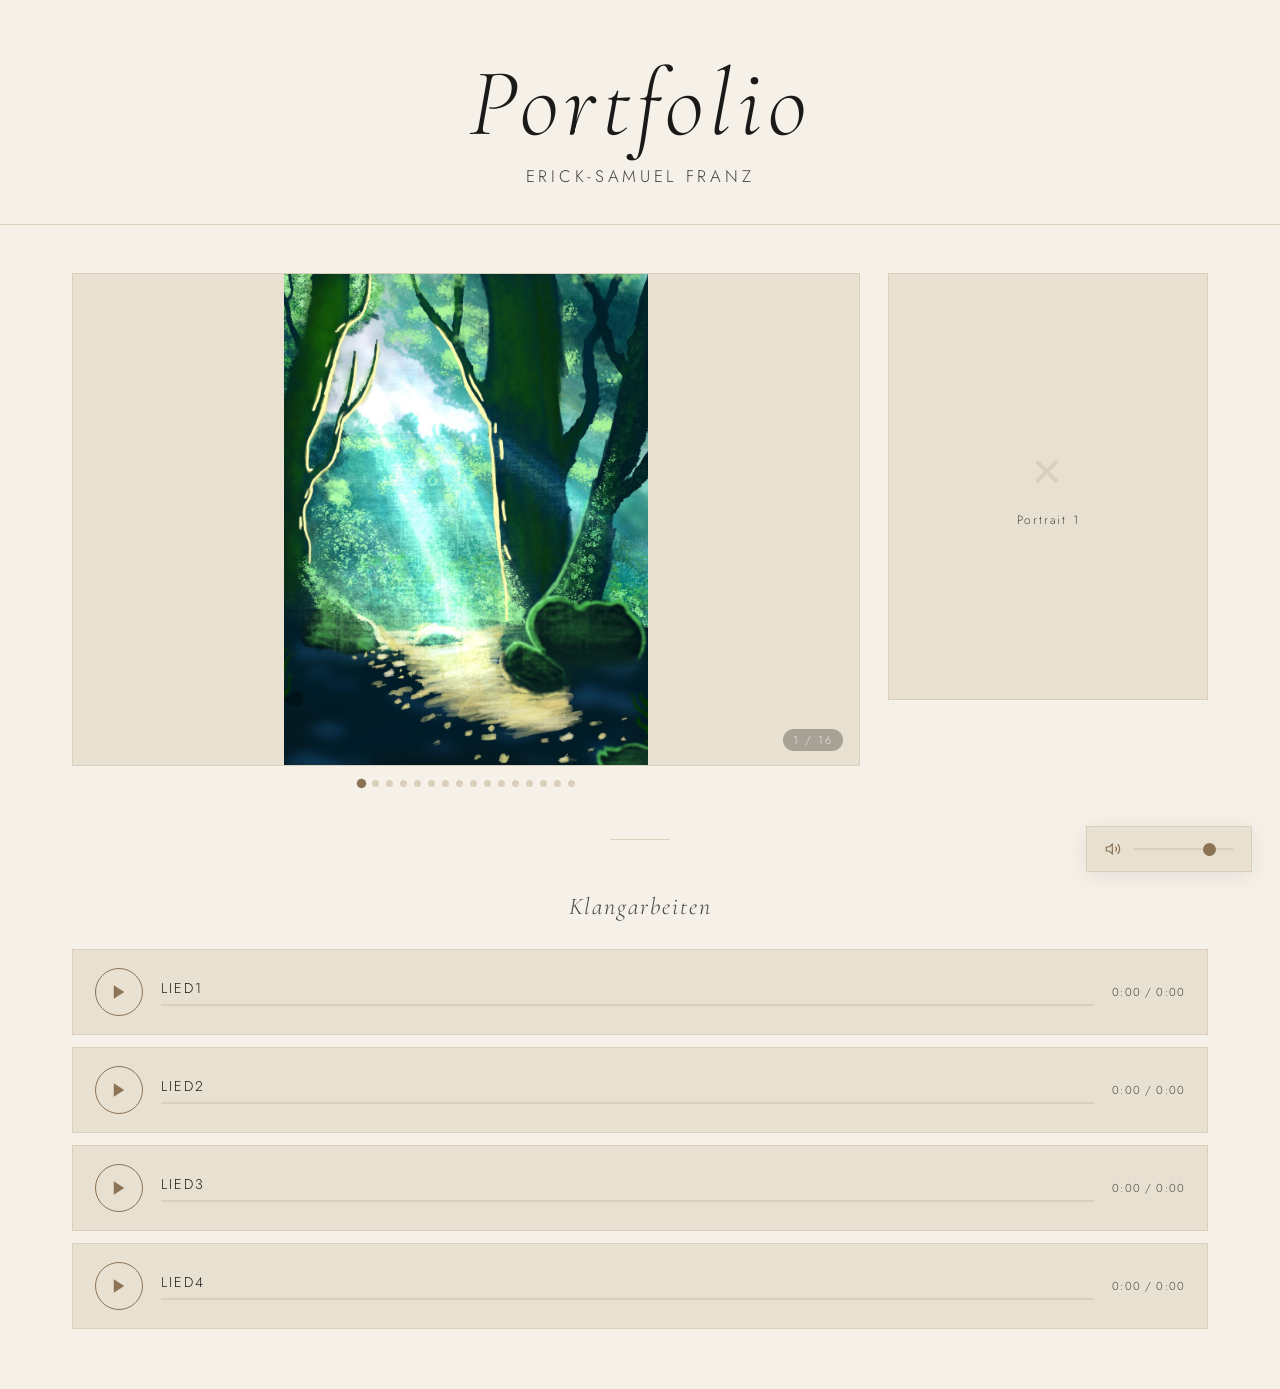
==== index.html @ f0da7237 "Rename index (1).html to index.html" ====
<!DOCTYPE html>
<html lang="de">
<head>
  <meta charset="UTF-8" />
  <meta name="viewport" content="width=device-width, initial-scale=1.0"/>
  <title>Portfolio – Erick-Samuel Franz</title>
  <link href="https://fonts.googleapis.com/css2?family=Cormorant+Garamond:ital,wght@0,300;0,400;1,300;1,400&family=Jost:wght@300;400&display=swap" rel="stylesheet"/>
  <style>
    :root {
      --beige:       #f5f0e8;
      --beige-dark:  #e8e0d0;
      --beige-mid:   #d9cfbb;
      --text:        #1a1a18;
      --text-light:  #4a4640;
      --accent:      #8b7355;
    }

    *, *::before, *::after { box-sizing: border-box; margin: 0; padding: 0; }

    body {
      background: var(--beige);
      color: var(--text);
      font-family: 'Jost', sans-serif;
      font-weight: 300;
      min-height: 100vh;
      padding-bottom: 60px;
    }

    header {
      text-align: center;
      padding: 56px 20px 36px;
      border-bottom: 1px solid var(--beige-mid);
    }

    header h1 {
      font-family: 'Cormorant Garamond', serif;
      font-style: italic;
      font-weight: 300;
      font-size: clamp(3rem, 8vw, 6rem);
      letter-spacing: 0.06em;
      color: var(--text);
      line-height: 1;
    }

    header p {
      font-family: 'Jost', sans-serif;
      font-weight: 300;
      font-size: clamp(0.85rem, 2vw, 1.05rem);
      letter-spacing: 0.22em;
      text-transform: uppercase;
      color: var(--text-light);
      margin-top: 12px;
    }

    main {
      max-width: 1200px;
      margin: 0 auto;
      padding: 48px 32px 0;
    }

    .gallery-row {
      display: grid;
      grid-template-columns: 1fr 320px;
      gap: 28px;
      align-items: start;
    }

    .slideshow-wrap {
      position: relative;
      background: var(--beige-dark);
      border: 1px solid var(--beige-mid);
      overflow: hidden;
      aspect-ratio: 16/10;
    }

    .slide {
      position: absolute;
      inset: 0;
      display: flex;
      align-items: center;
      justify-content: center;
      opacity: 0;
      transform: translateX(60px);
      transition: opacity 0.65s cubic-bezier(.4,0,.2,1),
                  transform 0.65s cubic-bezier(.4,0,.2,1);
      pointer-events: none;
    }

    .slide.active {
      opacity: 1;
      transform: translateX(0);
      pointer-events: auto;
    }

    .slide.exit {
      opacity: 0;
      transform: translateX(-60px);
    }

    .slide img {
      width: 100%;
      height: 100%;
      object-fit: contain;
      display: block;
       background: var(--beige-dark);
    }

    .slide-placeholder {
      width: 100%;
      height: 100%;
      display: flex;
      flex-direction: column;
      align-items: center;
      justify-content: center;
      background: var(--beige-dark);
      color: var(--text-light);
      font-size: 0.8rem;
      letter-spacing: 0.15em;
      gap: 8px;
    }

    .slide-placeholder span.num {
      font-family: 'Cormorant Garamond', serif;
      font-size: 3rem;
      color: var(--beige-mid);
    }

    .slide-counter {
      position: absolute;
      bottom: 14px;
      right: 16px;
      font-size: 0.7rem;
      letter-spacing: 0.18em;
      color: rgba(255,255,255,0.75);
      background: rgba(0,0,0,0.28);
      padding: 3px 10px;
      border-radius: 20px;
    }

    .dots {
      display: flex;
      justify-content: center;
      gap: 7px;
      margin-top: 14px;
      flex-wrap: wrap;
    }

    .dot {
      width: 7px;
      height: 7px;
      border-radius: 50%;
      background: var(--beige-mid);
      transition: background 0.3s, transform 0.3s;
      cursor: pointer;
      border: none;
    }

    .dot.active {
      background: var(--accent);
      transform: scale(1.35);
    }

    .portrait-wrap {
  position: relative;
  background: var(--beige-dark);
  border: 1px solid var(--beige-mid);
  overflow: hidden;
  aspect-ratio: 3/4;
}

.portrait-slideshow {
  position: relative;
  width: 100%;
  height: 100%;
}

.portrait-slide {
  position: absolute;
  inset: 0;
  display: flex;
  align-items: center;
  justify-content: center;
  opacity: 0;
  transform: translateX(60px);
  transition: opacity 0.65s cubic-bezier(.4,0,.2,1),
              transform 0.65s cubic-bezier(.4,0,.2,1);
  pointer-events: none;
}

.portrait-slide.active {
  opacity: 1;
  transform: translateX(0);
  pointer-events: auto;
}

.portrait-slide.exit {
  opacity: 0;
  transform: translateX(-60px);
}

.portrait-slide img {
  width: 100%;
  height: 100%;
  object-fit: cover;
  display: block;
  background: var(--beige-dark);
}

    .portrait-placeholder {
      display: flex;
      flex-direction: column;
      align-items: center;
      justify-content: center;
      color: var(--text-light);
      gap: 10px;
      font-size: 0.75rem;
      letter-spacing: 0.15em;
    }

    .portrait-placeholder .icon {
      font-size: 2.5rem;
      color: var(--beige-mid);
    }

    .divider {
      width: 60px;
      height: 1px;
      background: var(--beige-mid);
      margin: 52px auto;
    }

    .audio-section h2 {
      font-family: 'Cormorant Garamond', serif;
      font-style: italic;
      font-weight: 300;
      font-size: 1.5rem;
      letter-spacing: 0.08em;
      color: var(--text-light);
      margin-bottom: 28px;
      text-align: center;
    }

    .audio-list {
      display: flex;
      flex-direction: column;
      gap: 12px;
    }

    .audio-item {
      display: grid;
      grid-template-columns: 48px 1fr auto;
      align-items: center;
      gap: 18px;
      background: var(--beige-dark);
      border: 1px solid var(--beige-mid);
      padding: 18px 22px;
      transition: border-color 0.25s;
    }

    .audio-item.playing {
      border-color: var(--accent);
    }

    .play-btn {
      width: 48px;
      height: 48px;
      border-radius: 50%;
      border: 1.5px solid var(--accent);
      background: transparent;
      color: var(--accent);
      display: flex;
      align-items: center;
      justify-content: center;
      cursor: pointer;
      transition: background 0.2s, color 0.2s;
      flex-shrink: 0;
    }

    .play-btn:hover,
    .audio-item.playing .play-btn {
      background: var(--accent);
      color: var(--beige);
    }

    .play-btn svg {
      width: 18px;
      height: 18px;
    }

    .audio-info {
      display: flex;
      flex-direction: column;
      gap: 6px;
      min-width: 0;
    }

    .audio-name {
      font-size: 0.88rem;
      letter-spacing: 0.14em;
      text-transform: uppercase;
      color: var(--text);
    }

    .progress-bar {
      width: 100%;
      height: 2px;
      background: var(--beige-mid);
      position: relative;
      cursor: pointer;
    }

    .progress-fill {
      height: 100%;
      background: var(--accent);
      width: 0%;
      transition: width 0.1s linear;
    }

    .audio-time {
      font-size: 0.72rem;
      letter-spacing: 0.1em;
      color: var(--text-light);
      white-space: nowrap;
    }

    .volume-corner {
      position: fixed;
      bottom: 28px;
      right: 28px;
      background: var(--beige-dark);
      border: 1px solid var(--beige-mid);
      padding: 14px 18px;
      display: flex;
      align-items: center;
      gap: 12px;
      z-index: 100;
      box-shadow: 0 4px 24px rgba(0,0,0,0.08);
    }

    .volume-corner svg {
      width: 16px;
      height: 16px;
      color: var(--accent);
      flex-shrink: 0;
    }

    #volume-slider {
      -webkit-appearance: none;
      width: 100px;
      height: 2px;
      background: var(--beige-mid);
      outline: none;
      cursor: pointer;
    }

    #volume-slider::-webkit-slider-thumb {
      -webkit-appearance: none;
      width: 13px;
      height: 13px;
      border-radius: 50%;
      background: var(--accent);
      cursor: pointer;
    }

    @media (max-width: 760px) {
      .gallery-row {
        grid-template-columns: 1fr;
      }

      .portrait-wrap {
        aspect-ratio: 4/3;
        max-height: 300px;
      }

      .audio-item {
        grid-template-columns: 44px 1fr;
      }

      .audio-time {
        display: none;
      }
    }
  </style>
</head>

<body>

<header>
  <h1>Portfolio</h1>
  <p>Erick-Samuel Franz</p>
</header>

<main>

  <div class="gallery-row">

    <div>
      <div class="slideshow-wrap" id="slideshow"></div>
      <div class="dots" id="dots"></div>
    </div>

    <div class="portrait-wrap">
  <div class="portrait-slideshow" id="portrait-slideshow"></div>
</div>

  </div>

  <div class="divider"></div>

  <section class="audio-section">
    <h2>Klangarbeiten</h2>
    <div class="audio-list" id="audio-list"></div>
  </section>

</main>

<div class="volume-corner">
  <svg viewBox="0 0 24 24" fill="none" stroke="currentColor" stroke-width="1.8">
    <polygon points="11 5 6 9 2 9 2 15 6 15 11 19 11 5"/>
    <path d="M15.54 8.46a5 5 0 0 1 0 7.07"/>
    <path d="M19.07 4.93a10 10 0 0 1 0 14.14"/>
  </svg>

  <input
    type="range"
    id="volume-slider"
    min="0"
    max="1"
    step="0.01"
    value="0.8"
  />
</div>

<script>
  const SLIDE_COUNT = 16;
  const PORTRAIT_COUNT = 4;

  const AUDIO_NAMES = [
    { name: 'Lied1', ext: 'mpeg' },
    { name: 'Lied2', ext: 'mp3' },
    { name: 'Lied3', ext: 'mp3' },
    { name: 'Lied4', ext: 'wav' },
  ];

  const FOLDER = 'portfolio-screens/';
  const SLIDE_DELAY = 3000;

  const ssWrap = document.getElementById('slideshow');
  const dotsEl = document.getElementById('dots');

  let current = 0;
  let timer;

  const slideExt = i => i <= 5 ? 'jpeg' : 'png';

  for (let i = 1; i <= SLIDE_COUNT; i++) {
    const ext = slideExt(i);

    const div = document.createElement('div');
    div.className = 'slide' + (i === 1 ? ' active' : '');

    div.innerHTML = `
      <img
        src="${FOLDER}Bild${i}.${ext}"
        alt="Bild ${i}"
        onerror="this.parentElement.innerHTML='<div class=\\'slide-placeholder\\'><span class=\\'num\\'>${i}</span><span>Bild ${i}</span></div>'"
      />
    `;

    ssWrap.appendChild(div);

    const dot = document.createElement('button');

    dot.className = 'dot' + (i === 1 ? ' active' : '');
    dot.setAttribute('aria-label', `Bild ${i}`);

    dot.addEventListener('click', () => goTo(i - 1));

    dotsEl.appendChild(dot);
  }

  const counter = document.createElement('div');

  counter.className = 'slide-counter';
  counter.textContent = `1 / ${SLIDE_COUNT}`;

  ssWrap.appendChild(counter);

  const slides = ssWrap.querySelectorAll('.slide');
  const dots = dotsEl.querySelectorAll('.dot');

  function goTo(idx) {
    const prev = current;

    slides[prev].classList.add('exit');
    slides[prev].classList.remove('active');
    dots[prev].classList.remove('active');

    current = idx;

    slides[current].classList.remove('exit');
    slides[current].classList.add('active');
    dots[current].classList.add('active');

    counter.textContent = `${current + 1} / ${SLIDE_COUNT}`;

    setTimeout(() => {
      slides[prev].classList.remove('exit');
    }, 700);
  }

  function next() {
    goTo((current + 1) % SLIDE_COUNT);
  }

  function startTimer() {
    clearInterval(timer);
    timer = setInterval(next, SLIDE_DELAY);
  }

  startTimer();
  const portraitWrap = document.getElementById('portrait-slideshow');

let portraitCurrent = 0;
let portraitTimer;

const portraitExt = i => i <= 5 ? 'jpeg' : 'png';

for (let i = 1; i <= PORTRAIT_COUNT; i++) {
  const ext = portraitExt(i);

  const div = document.createElement('div');
  div.className = 'portrait-slide' + (i === 1 ? ' active' : '');

  div.innerHTML = `
    <img
      src="${FOLDER}Portrait${i}.${ext}"
      alt="Portrait ${i}"
      onerror="this.parentElement.innerHTML='<div class=\\'portrait-placeholder\\'><span class=\\'icon\\'>✕</span><span>Portrait ${i}</span></div>'"
    />
  `;

  portraitWrap.appendChild(div);
}

const portraitSlides = portraitWrap.querySelectorAll('.portrait-slide');

function goToPortrait(idx) {
  const prev = portraitCurrent;

  portraitSlides[prev].classList.add('exit');
  portraitSlides[prev].classList.remove('active');

  portraitCurrent = idx;

  portraitSlides[portraitCurrent].classList.remove('exit');
  portraitSlides[portraitCurrent].classList.add('active');

  setTimeout(() => {
    portraitSlides[prev].classList.remove('exit');
  }, 700);
}

function nextPortrait() {
  goToPortrait((portraitCurrent + 1) % PORTRAIT_COUNT);
}

function startPortraitTimer() {
  clearInterval(portraitTimer);
  portraitTimer = setInterval(nextPortrait, SLIDE_DELAY);
}

startPortraitTimer();

  const audioList = document.getElementById('audio-list');
  const volSlider = document.getElementById('volume-slider');

  let activeAudio = null;
  let activeItem = null;

  const audioEls = AUDIO_NAMES.map(({ name, ext }) => {
    const audio = new Audio(`${FOLDER}${name}.${ext}`);

    audio.volume = parseFloat(volSlider.value);

    const item = document.createElement('div');

    item.className = 'audio-item';

    item.innerHTML = `
      <button class="play-btn" aria-label="${name} abspielen">
        <svg viewBox="0 0 24 24" fill="currentColor">
          <polygon points="5 3 19 12 5 21 5 3"/>
        </svg>
      </button>

      <div class="audio-info">
        <span class="audio-name">${name}</span>

        <div class="progress-bar">
          <div class="progress-fill"></div>
        </div>
      </div>

      <span class="audio-time">0:00 / 0:00</span>
    `;

    const btn = item.querySelector('.play-btn');
    const fill = item.querySelector('.progress-fill');
    const timeEl = item.querySelector('.audio-time');
    const progBar = item.querySelector('.progress-bar');

    const pauseIcon = `
      <svg viewBox="0 0 24 24" fill="currentColor">
        <rect x="6" y="4" width="4" height="16"/>
        <rect x="14" y="4" width="4" height="16"/>
      </svg>
    `;

    const playIcon = `
      <svg viewBox="0 0 24 24" fill="currentColor">
        <polygon points="5 3 19 12 5 21 5 3"/>
      </svg>
    `;

    function fmt(s) {
      const m = Math.floor(s / 60);
      const sec = Math.floor(s % 60).toString().padStart(2, '0');
      return `${m}:${sec}`;
    }

    audio.addEventListener('timeupdate', () => {
      if (audio.duration) {
        fill.style.width =
          (audio.currentTime / audio.duration * 100) + '%';

        timeEl.textContent =
          `${fmt(audio.currentTime)} / ${fmt(audio.duration)}`;
      }
    });

    audio.addEventListener('ended', () => {
      item.classList.remove('playing');
      btn.innerHTML = playIcon;

      activeAudio = null;
      activeItem = null;
    });

    progBar.addEventListener('click', e => {
      if (!audio.duration) return;

      const rect = progBar.getBoundingClientRect();

      audio.currentTime =
        ((e.clientX - rect.left) / rect.width) * audio.duration;
    });

    btn.addEventListener('click', () => {
      if (activeAudio && activeAudio !== audio) {
        activeAudio.pause();

        activeItem.classList.remove('playing');

        activeItem.querySelector('.play-btn').innerHTML = playIcon;
      }

      if (audio.paused) {
        audio.play();

        item.classList.add('playing');
        btn.innerHTML = pauseIcon;

        activeAudio = audio;
        activeItem = item;

      } else {
        audio.pause();

        item.classList.remove('playing');
        btn.innerHTML = playIcon;

        activeAudio = null;
        activeItem = null;
      }
    });

    audioList.appendChild(item);

    return audio;
  });

  volSlider.addEventListener('input', () => {
    const v = parseFloat(volSlider.value);

    audioEls.forEach(a => a.volume = v);
  });
</script>

</body>
</html>
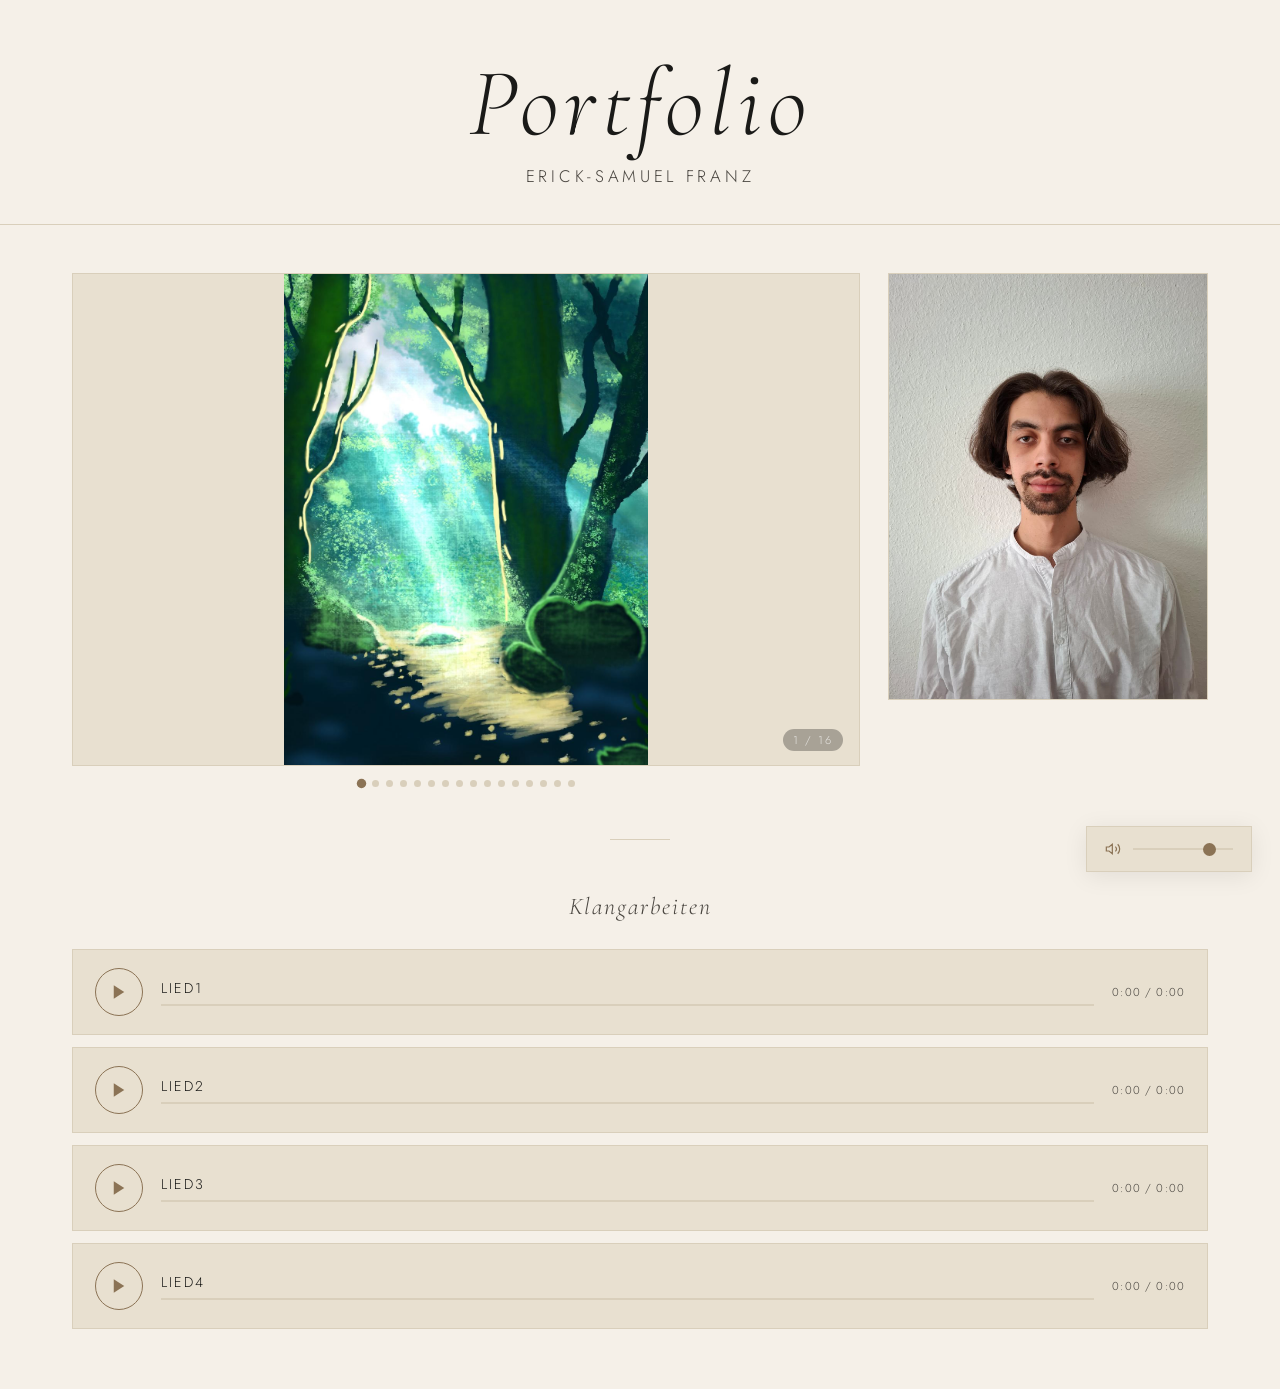
==== commit b4f2f41d: "Update index.html" ====
--- a/index.html
+++ b/index.html
@@ -439,7 +439,7 @@
     { name: 'Lied1', ext: 'mpeg' },
     { name: 'Lied2', ext: 'mp3' },
     { name: 'Lied3', ext: 'mp3' },
-    { name: 'Lied4', ext: 'wav' },
+    { name: 'Lied4', ext: 'mp3' },
   ];
 
   const FOLDER = 'portfolio-screens/';
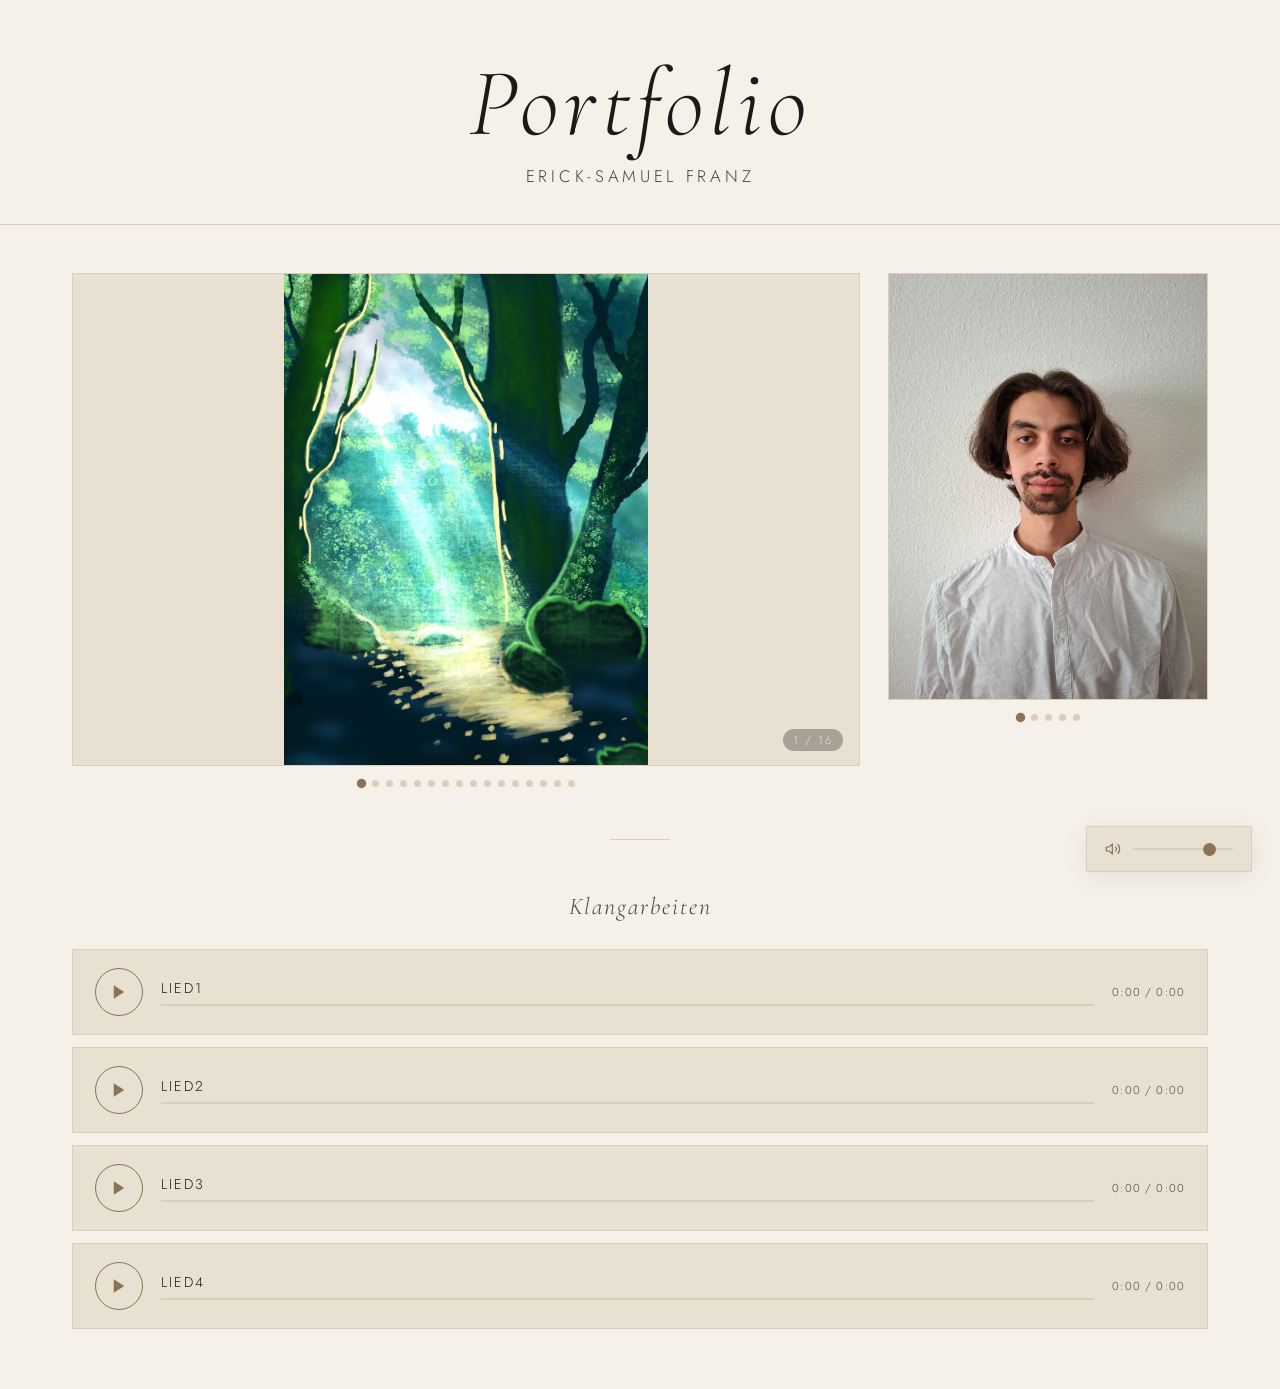
==== commit cc2af88b: "Refactor CSS and HTML structure for portrait slideshow" ====
--- a/index.html
+++ b/index.html
@@ -5,6 +5,7 @@
   <meta name="viewport" content="width=device-width, initial-scale=1.0"/>
   <title>Portfolio – Erick-Samuel Franz</title>
   <link href="https://fonts.googleapis.com/css2?family=Cormorant+Garamond:ital,wght@0,300;0,400;1,300;1,400&family=Jost:wght@300;400&display=swap" rel="stylesheet"/>
+
   <style>
     :root {
       --beige:       #f5f0e8;
@@ -15,7 +16,11 @@
       --accent:      #8b7355;
     }
 
-    *, *::before, *::after { box-sizing: border-box; margin: 0; padding: 0; }
+    *, *::before, *::after {
+      box-sizing: border-box;
+      margin: 0;
+      padding: 0;
+    }
 
     body {
       background: var(--beige);
@@ -102,7 +107,7 @@
       height: 100%;
       object-fit: contain;
       display: block;
-       background: var(--beige-dark);
+      background: var(--beige-dark);
     }
 
     .slide-placeholder {
@@ -137,7 +142,8 @@
       border-radius: 20px;
     }
 
-    .dots {
+    .dots,
+    .portrait-dots {
       display: flex;
       justify-content: center;
       gap: 7px;
@@ -145,7 +151,8 @@
       flex-wrap: wrap;
     }
 
-    .dot {
+    .dot,
+    .portrait-dot {
       width: 7px;
       height: 7px;
       border-radius: 50%;
@@ -155,58 +162,61 @@
       border: none;
     }
 
-    .dot.active {
+    .dot.active,
+    .portrait-dot.active {
       background: var(--accent);
       transform: scale(1.35);
     }
 
     .portrait-wrap {
-  position: relative;
-  background: var(--beige-dark);
-  border: 1px solid var(--beige-mid);
-  overflow: hidden;
-  aspect-ratio: 3/4;
-}
-
-.portrait-slideshow {
-  position: relative;
-  width: 100%;
-  height: 100%;
-}
-
-.portrait-slide {
-  position: absolute;
-  inset: 0;
-  display: flex;
-  align-items: center;
-  justify-content: center;
-  opacity: 0;
-  transform: translateX(60px);
-  transition: opacity 0.65s cubic-bezier(.4,0,.2,1),
-              transform 0.65s cubic-bezier(.4,0,.2,1);
-  pointer-events: none;
-}
-
-.portrait-slide.active {
-  opacity: 1;
-  transform: translateX(0);
-  pointer-events: auto;
-}
-
-.portrait-slide.exit {
-  opacity: 0;
-  transform: translateX(-60px);
-}
-
-.portrait-slide img {
-  width: 100%;
-  height: 100%;
-  object-fit: cover;
-  display: block;
-  background: var(--beige-dark);
-}
+      position: relative;
+      background: var(--beige-dark);
+      border: 1px solid var(--beige-mid);
+      overflow: hidden;
+      aspect-ratio: 3/4;
+    }
+
+    .portrait-slideshow {
+      position: relative;
+      width: 100%;
+      height: 100%;
+    }
+
+    .portrait-slide {
+      position: absolute;
+      inset: 0;
+      display: flex;
+      align-items: center;
+      justify-content: center;
+      opacity: 0;
+      transform: translateX(60px);
+      transition: opacity 0.65s cubic-bezier(.4,0,.2,1),
+                  transform 0.65s cubic-bezier(.4,0,.2,1);
+      pointer-events: none;
+    }
+
+    .portrait-slide.active {
+      opacity: 1;
+      transform: translateX(0);
+      pointer-events: auto;
+    }
+
+    .portrait-slide.exit {
+      opacity: 0;
+      transform: translateX(-60px);
+    }
+
+    .portrait-slide img {
+      width: 100%;
+      height: 100%;
+      object-fit: cover;
+      display: block;
+      background: var(--beige-dark);
+    }
 
     .portrait-placeholder {
+      width: 100%;
+      height: 100%;
       display: flex;
       flex-direction: column;
       align-items: center;
@@ -399,9 +409,13 @@
       <div class="dots" id="dots"></div>
     </div>
 
-    <div class="portrait-wrap">
-  <div class="portrait-slideshow" id="portrait-slideshow"></div>
-</div>
+    <div>
+      <div class="portrait-wrap">
+        <div class="portrait-slideshow" id="portrait-slideshow"></div>
+      </div>
+
+      <div class="portrait-dots" id="portrait-dots"></div>
+    </div>
 
   </div>
 
@@ -433,7 +447,14 @@
 
 <script>
   const SLIDE_COUNT = 16;
-  const PORTRAIT_COUNT = 4;
+
+  const PORTRAITS = [
+    'Portrait1.jpeg',
+    'Portrait2.jpeg',
+    'Portrait3.jpeg',
+    'Portrait4.jpeg',
+    'Portrait5.jpeg'
+  ];
 
   const AUDIO_NAMES = [
     { name: 'Lied1', ext: 'mpeg' },
@@ -470,7 +491,6 @@
     ssWrap.appendChild(div);
 
     const dot = document.createElement('button');
-
     dot.className = 'dot' + (i === 1 ? ' active' : '');
     dot.setAttribute('aria-label', `Bild ${i}`);
 
@@ -480,16 +500,16 @@
   }
 
   const counter = document.createElement('div');
-
   counter.className = 'slide-counter';
   counter.textContent = `1 / ${SLIDE_COUNT}`;
-
   ssWrap.appendChild(counter);
 
   const slides = ssWrap.querySelectorAll('.slide');
   const dots = dotsEl.querySelectorAll('.dot');
 
   function goTo(idx) {
+    if (idx === current) return;
+
     const prev = current;
 
     slides[prev].classList.add('exit');
@@ -519,58 +539,59 @@
   }
 
   startTimer();
+
   const portraitWrap = document.getElementById('portrait-slideshow');
-
-let portraitCurrent = 0;
-let portraitTimer;
-
-const portraitExt = i => i <= 5 ? 'jpeg' : 'png';
-
-for (let i = 1; i <= PORTRAIT_COUNT; i++) {
-  const ext = portraitExt(i);
-
-  const div = document.createElement('div');
-  div.className = 'portrait-slide' + (i === 1 ? ' active' : '');
-
-  div.innerHTML = `
-    <img
-      src="${FOLDER}Portrait${i}.${ext}"
-      alt="Portrait ${i}"
-      onerror="this.parentElement.innerHTML='<div class=\\'portrait-placeholder\\'><span class=\\'icon\\'>✕</span><span>Portrait ${i}</span></div>'"
-    />
-  `;
-
-  portraitWrap.appendChild(div);
-}
-
-const portraitSlides = portraitWrap.querySelectorAll('.portrait-slide');
-
-function goToPortrait(idx) {
-  const prev = portraitCurrent;
-
-  portraitSlides[prev].classList.add('exit');
-  portraitSlides[prev].classList.remove('active');
-
-  portraitCurrent = idx;
-
-  portraitSlides[portraitCurrent].classList.remove('exit');
-  portraitSlides[portraitCurrent].classList.add('active');
-
-  setTimeout(() => {
-    portraitSlides[prev].classList.remove('exit');
-  }, 700);
-}
-
-function nextPortrait() {
-  goToPortrait((portraitCurrent + 1) % PORTRAIT_COUNT);
-}
-
-function startPortraitTimer() {
-  clearInterval(portraitTimer);
-  portraitTimer = setInterval(nextPortrait, SLIDE_DELAY);
-}
-
-startPortraitTimer();
+  const portraitDotsEl = document.getElementById('portrait-dots');
+
+  let portraitCurrent = 0;
+
+  PORTRAITS.forEach((file, index) => {
+    const i = index + 1;
+
+    const div = document.createElement('div');
+    div.className = 'portrait-slide' + (i === 1 ? ' active' : '');
+
+    div.innerHTML = `
+      <img
+        src="${FOLDER}${file}"
+        alt="Portrait ${i}"
+        onerror="this.parentElement.innerHTML='<div class=\\'portrait-placeholder\\'><span class=\\'icon\\'>✕</span><span>Portrait ${i}</span></div>'"
+      />
+    `;
+
+    portraitWrap.appendChild(div);
+
+    const dot = document.createElement('button');
+    dot.className = 'portrait-dot' + (i === 1 ? ' active' : '');
+    dot.setAttribute('aria-label', `Portrait ${i}`);
+
+    dot.addEventListener('click', () => goToPortrait(index));
+
+    portraitDotsEl.appendChild(dot);
+  });
+
+  const portraitSlides = portraitWrap.querySelectorAll('.portrait-slide');
+  const portraitDots = portraitDotsEl.querySelectorAll('.portrait-dot');
+
+  function goToPortrait(idx) {
+    if (idx === portraitCurrent) return;
+
+    const prev = portraitCurrent;
+
+    portraitSlides[prev].classList.add('exit');
+    portraitSlides[prev].classList.remove('active');
+    portraitDots[prev].classList.remove('active');
+
+    portraitCurrent = idx;
+
+    portraitSlides[portraitCurrent].classList.remove('exit');
+    portraitSlides[portraitCurrent].classList.add('active');
+    portraitDots[portraitCurrent].classList.add('active');
+
+    setTimeout(() => {
+      portraitSlides[prev].classList.remove('exit');
+    }, 700);
+  }
 
   const audioList = document.getElementById('audio-list');
   const volSlider = document.getElementById('volume-slider');
@@ -584,7 +605,6 @@
     audio.volume = parseFloat(volSlider.value);
 
     const item = document.createElement('div');
-
     item.className = 'audio-item';
 
     item.innerHTML = `
@@ -661,7 +681,6 @@
         activeAudio.pause();
 
         activeItem.classList.remove('playing');
-
         activeItem.querySelector('.play-btn').innerHTML = playIcon;
       }
 
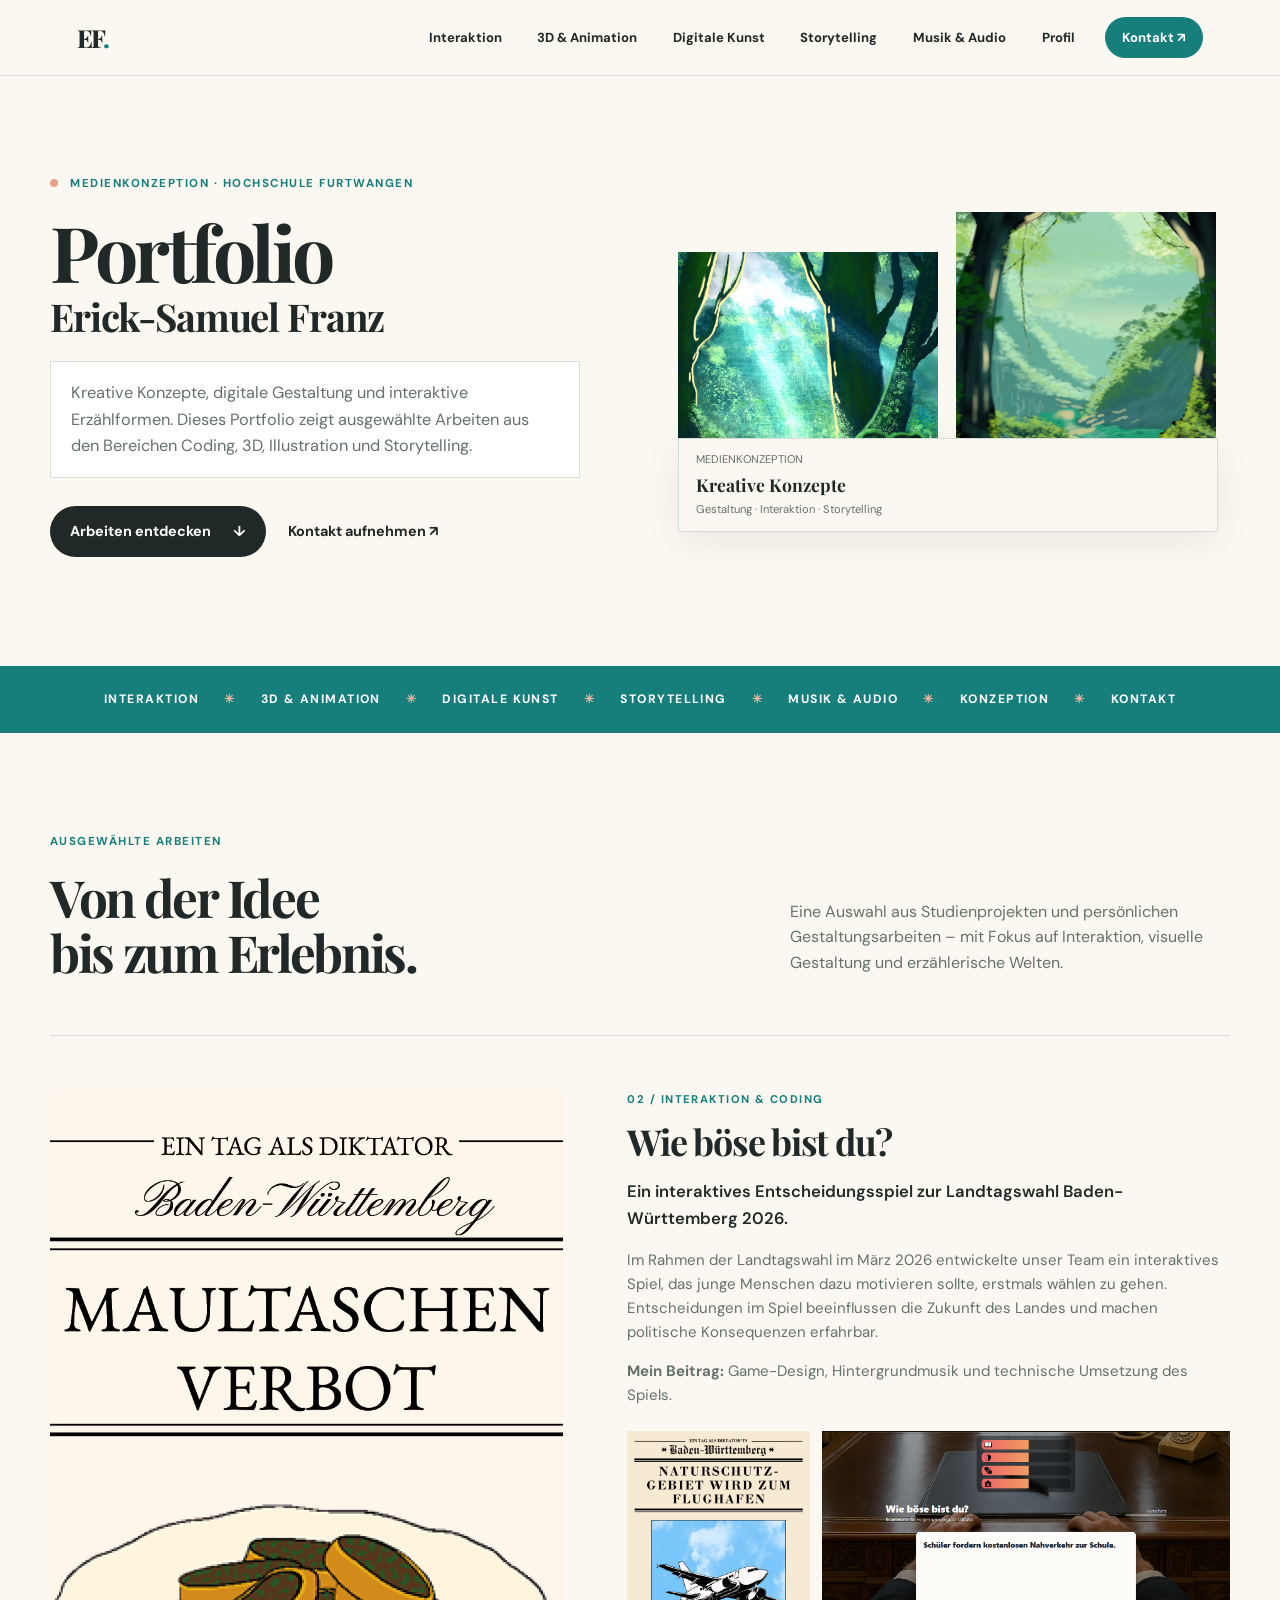
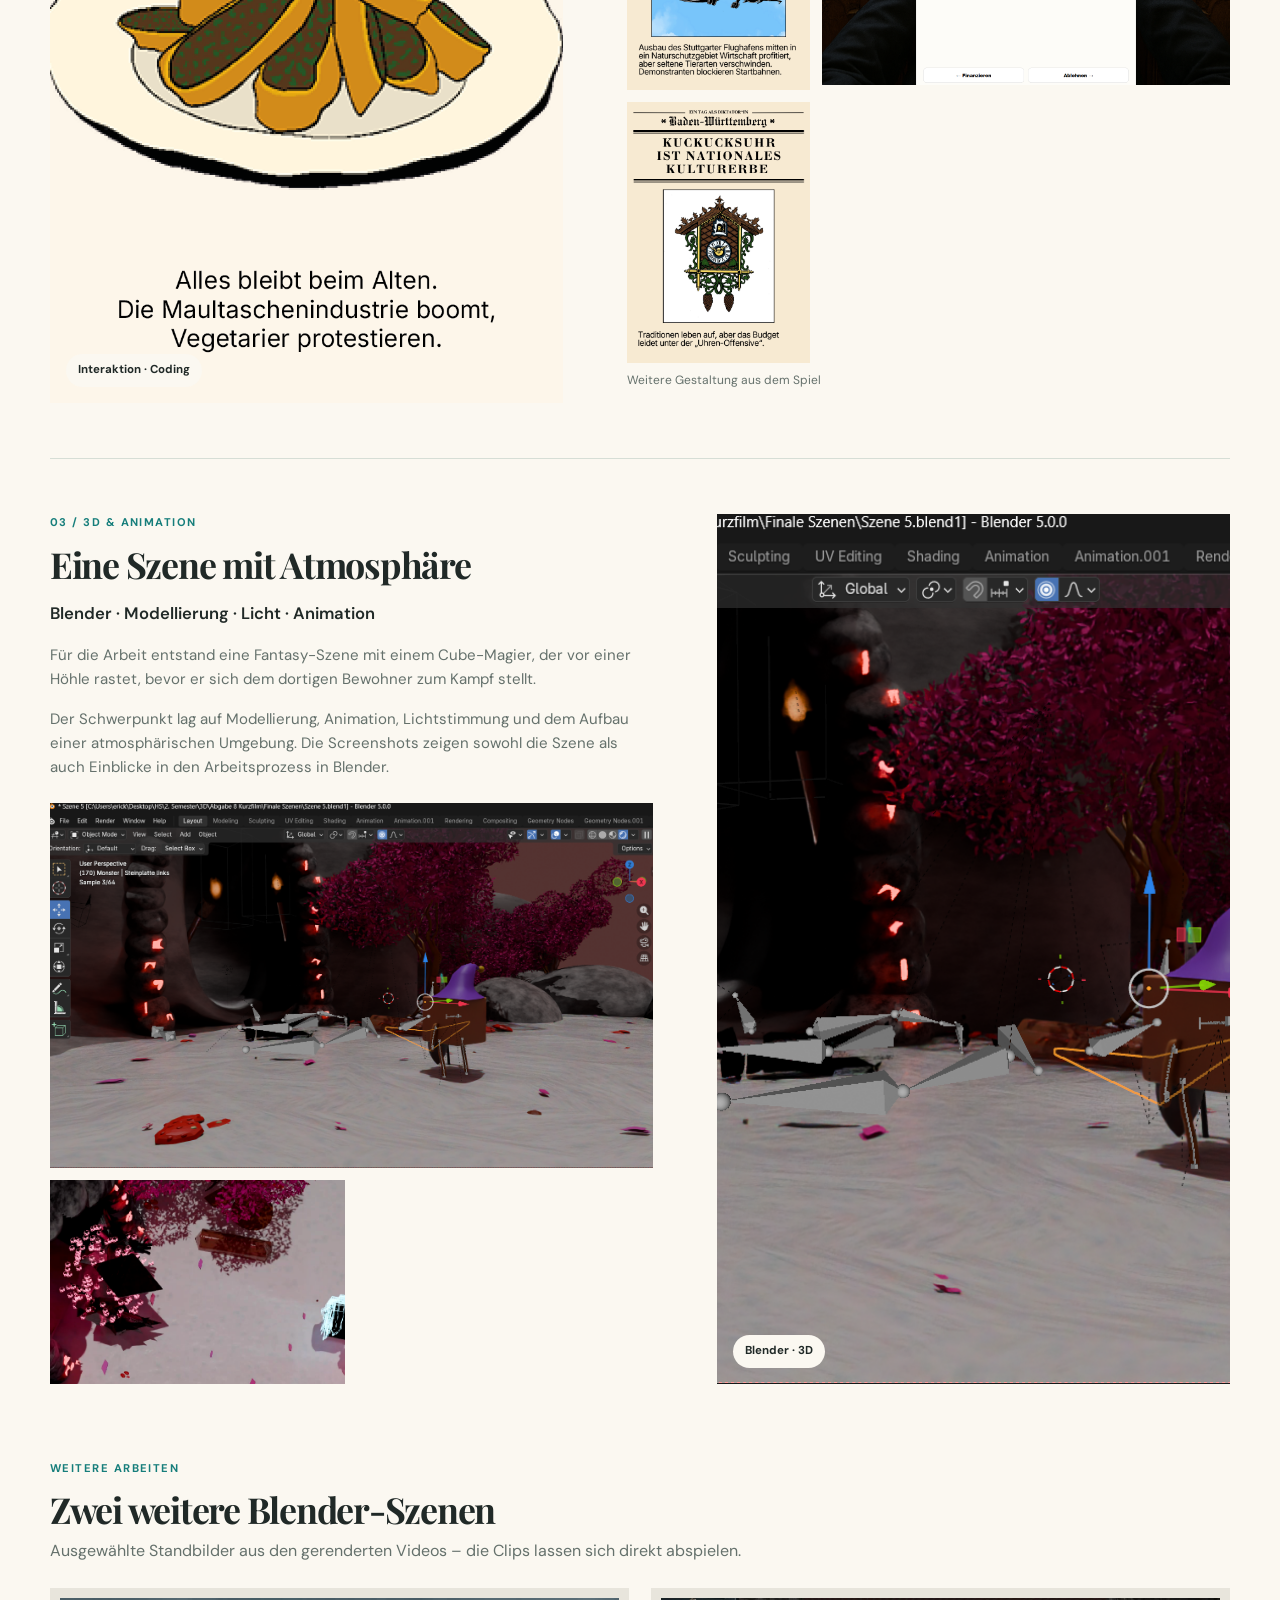
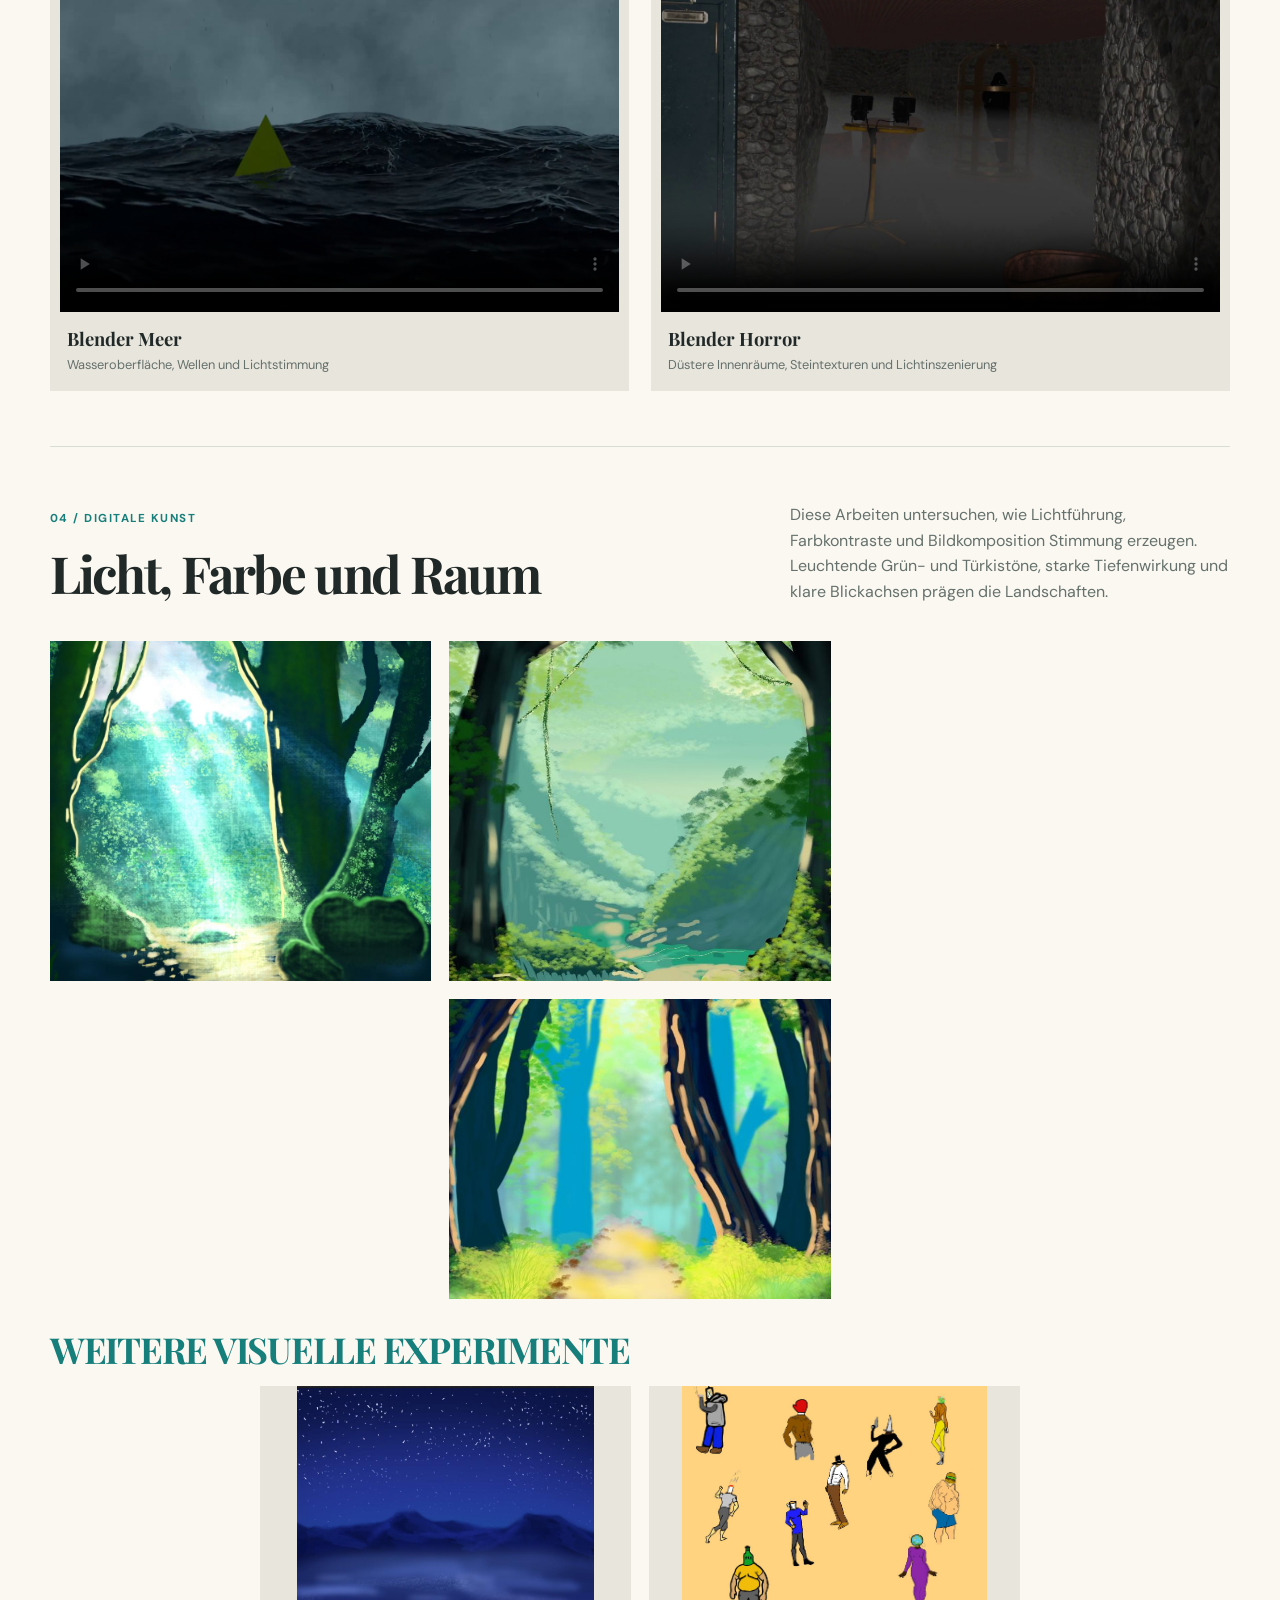
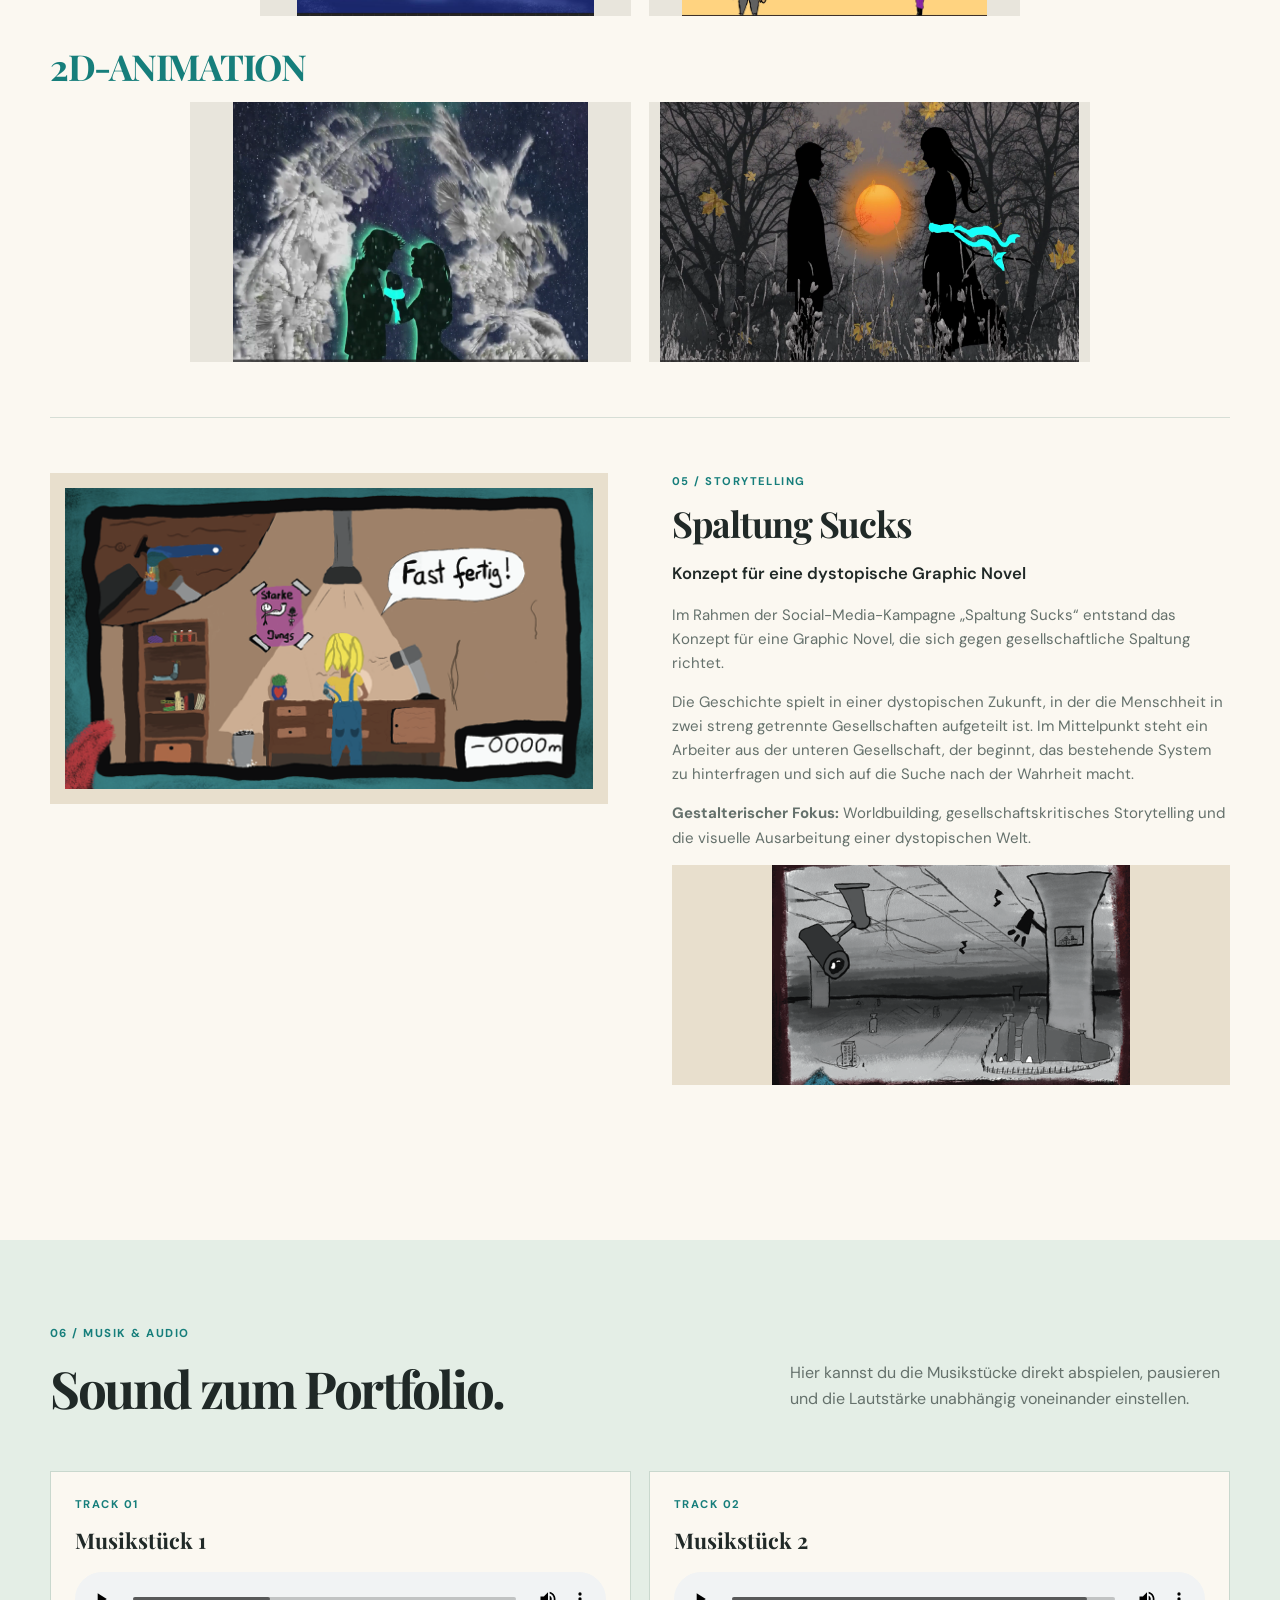
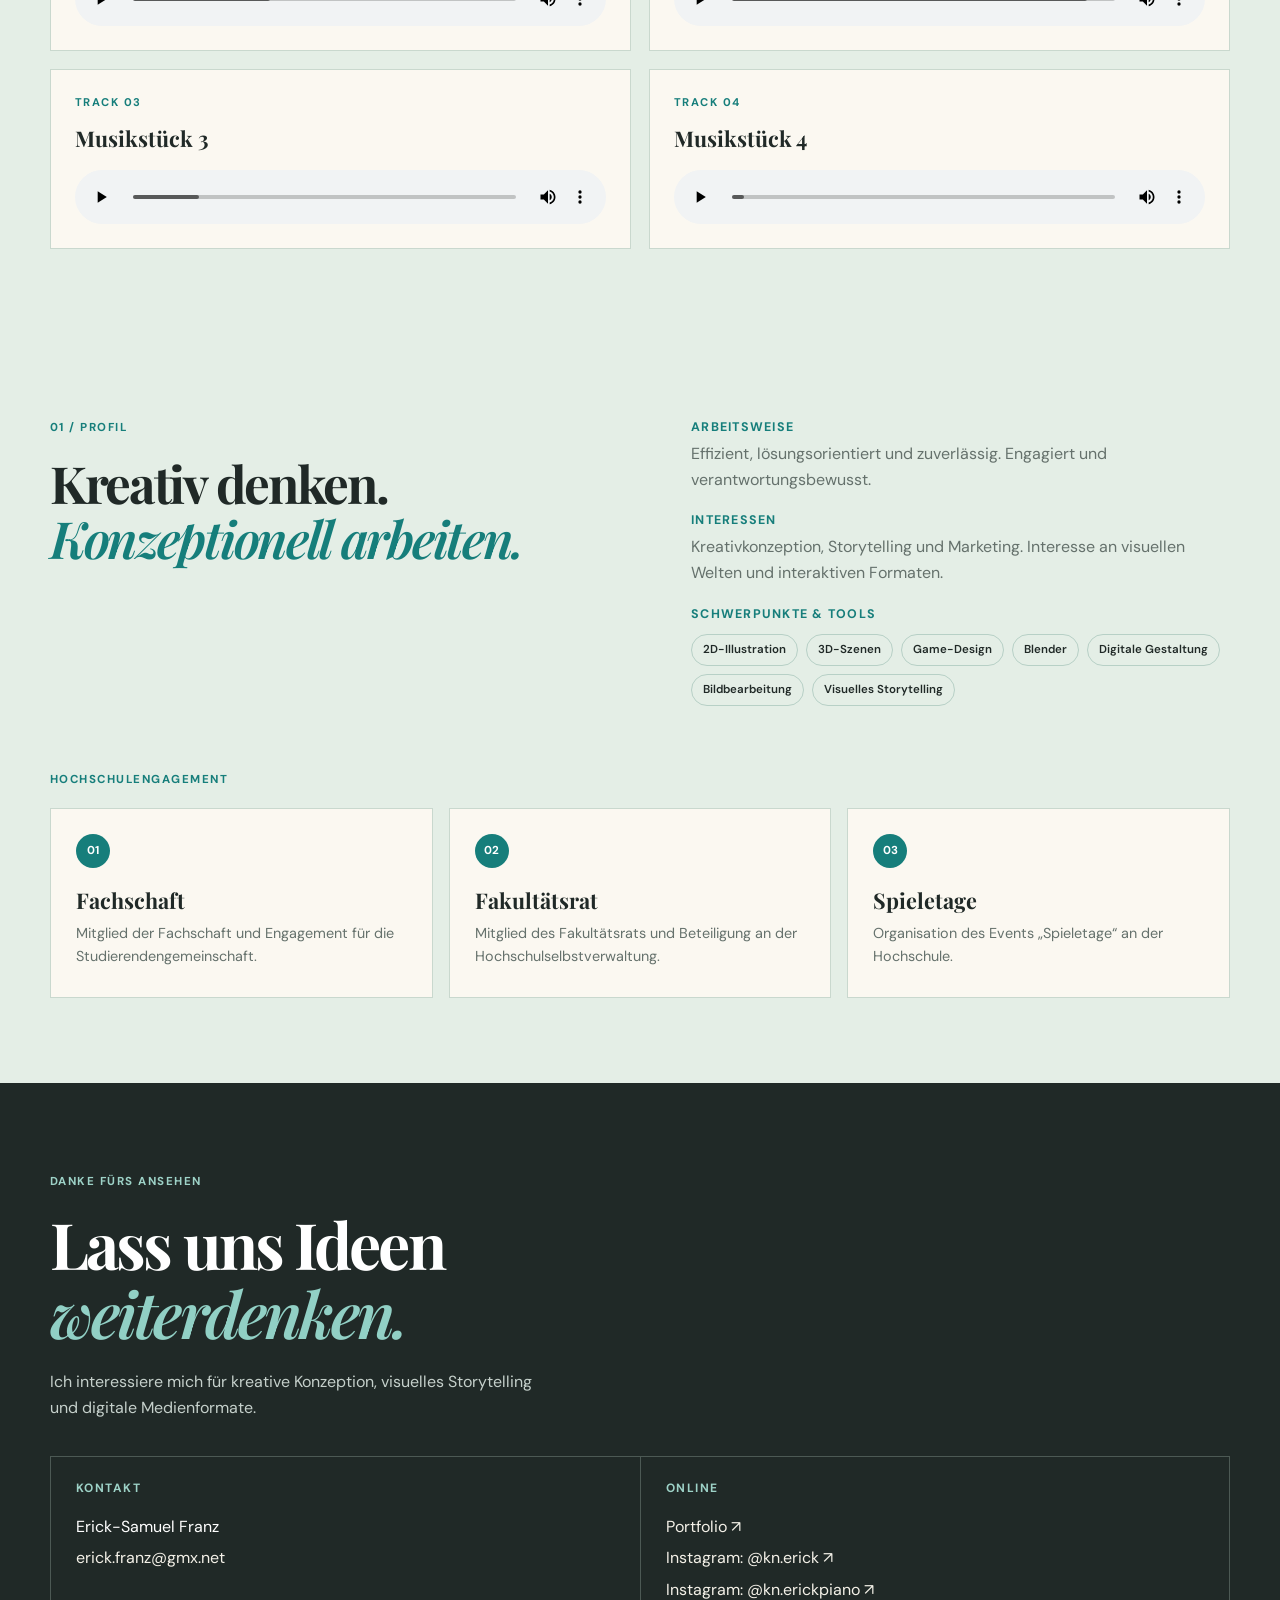
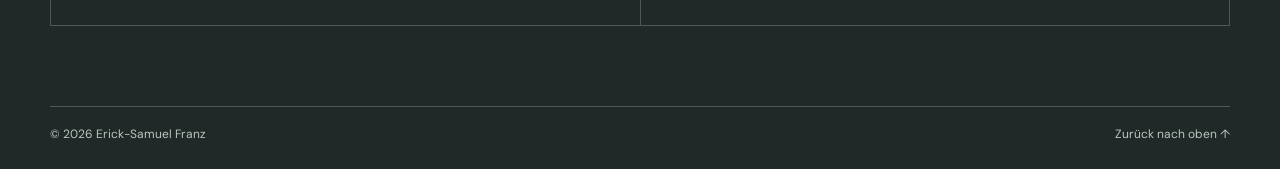
==== commit be75d1e9: "Portfolio hochladen" ====
--- a/index.html
+++ b/index.html
@@ -1,720 +1,227 @@
-<!DOCTYPE html>
+<!doctype html>
 <html lang="de">
 <head>
-  <meta charset="UTF-8" />
-  <meta name="viewport" content="width=device-width, initial-scale=1.0"/>
-  <title>Portfolio – Erick-Samuel Franz</title>
-  <link href="https://fonts.googleapis.com/css2?family=Cormorant+Garamond:ital,wght@0,300;0,400;1,300;1,400&family=Jost:wght@300;400&display=swap" rel="stylesheet"/>
-
-  <style>
-    :root {
-      --beige:       #f5f0e8;
-      --beige-dark:  #e8e0d0;
-      --beige-mid:   #d9cfbb;
-      --text:        #1a1a18;
-      --text-light:  #4a4640;
-      --accent:      #8b7355;
-    }
-
-    *, *::before, *::after {
-      box-sizing: border-box;
-      margin: 0;
-      padding: 0;
-    }
-
-    body {
-      background: var(--beige);
-      color: var(--text);
-      font-family: 'Jost', sans-serif;
-      font-weight: 300;
-      min-height: 100vh;
-      padding-bottom: 60px;
-    }
-
-    header {
-      text-align: center;
-      padding: 56px 20px 36px;
-      border-bottom: 1px solid var(--beige-mid);
-    }
-
-    header h1 {
-      font-family: 'Cormorant Garamond', serif;
-      font-style: italic;
-      font-weight: 300;
-      font-size: clamp(3rem, 8vw, 6rem);
-      letter-spacing: 0.06em;
-      color: var(--text);
-      line-height: 1;
-    }
-
-    header p {
-      font-family: 'Jost', sans-serif;
-      font-weight: 300;
-      font-size: clamp(0.85rem, 2vw, 1.05rem);
-      letter-spacing: 0.22em;
-      text-transform: uppercase;
-      color: var(--text-light);
-      margin-top: 12px;
-    }
-
-    main {
-      max-width: 1200px;
-      margin: 0 auto;
-      padding: 48px 32px 0;
-    }
-
-    .gallery-row {
-      display: grid;
-      grid-template-columns: 1fr 320px;
-      gap: 28px;
-      align-items: start;
-    }
-
-    .slideshow-wrap {
-      position: relative;
-      background: var(--beige-dark);
-      border: 1px solid var(--beige-mid);
-      overflow: hidden;
-      aspect-ratio: 16/10;
-    }
-
-    .slide {
-      position: absolute;
-      inset: 0;
-      display: flex;
-      align-items: center;
-      justify-content: center;
-      opacity: 0;
-      transform: translateX(60px);
-      transition: opacity 0.65s cubic-bezier(.4,0,.2,1),
-                  transform 0.65s cubic-bezier(.4,0,.2,1);
-      pointer-events: none;
-    }
-
-    .slide.active {
-      opacity: 1;
-      transform: translateX(0);
-      pointer-events: auto;
-    }
-
-    .slide.exit {
-      opacity: 0;
-      transform: translateX(-60px);
-    }
-
-    .slide img {
-      width: 100%;
-      height: 100%;
-      object-fit: contain;
-      display: block;
-      background: var(--beige-dark);
-    }
-
-    .slide-placeholder {
-      width: 100%;
-      height: 100%;
-      display: flex;
-      flex-direction: column;
-      align-items: center;
-      justify-content: center;
-      background: var(--beige-dark);
-      color: var(--text-light);
-      font-size: 0.8rem;
-      letter-spacing: 0.15em;
-      gap: 8px;
-    }
-
-    .slide-placeholder span.num {
-      font-family: 'Cormorant Garamond', serif;
-      font-size: 3rem;
-      color: var(--beige-mid);
-    }
-
-    .slide-counter {
-      position: absolute;
-      bottom: 14px;
-      right: 16px;
-      font-size: 0.7rem;
-      letter-spacing: 0.18em;
-      color: rgba(255,255,255,0.75);
-      background: rgba(0,0,0,0.28);
-      padding: 3px 10px;
-      border-radius: 20px;
-    }
-
-    .dots,
-    .portrait-dots {
-      display: flex;
-      justify-content: center;
-      gap: 7px;
-      margin-top: 14px;
-      flex-wrap: wrap;
-    }
-
-    .dot,
-    .portrait-dot {
-      width: 7px;
-      height: 7px;
-      border-radius: 50%;
-      background: var(--beige-mid);
-      transition: background 0.3s, transform 0.3s;
-      cursor: pointer;
-      border: none;
-    }
-
-    .dot.active,
-    .portrait-dot.active {
-      background: var(--accent);
-      transform: scale(1.35);
-    }
-
-    .portrait-wrap {
-      position: relative;
-      background: var(--beige-dark);
-      border: 1px solid var(--beige-mid);
-      overflow: hidden;
-      aspect-ratio: 3/4;
-    }
-
-    .portrait-slideshow {
-      position: relative;
-      width: 100%;
-      height: 100%;
-    }
-
-    .portrait-slide {
-      position: absolute;
-      inset: 0;
-      display: flex;
-      align-items: center;
-      justify-content: center;
-      opacity: 0;
-      transform: translateX(60px);
-      transition: opacity 0.65s cubic-bezier(.4,0,.2,1),
-                  transform 0.65s cubic-bezier(.4,0,.2,1);
-      pointer-events: none;
-    }
-
-    .portrait-slide.active {
-      opacity: 1;
-      transform: translateX(0);
-      pointer-events: auto;
-    }
-
-    .portrait-slide.exit {
-      opacity: 0;
-      transform: translateX(-60px);
-    }
-
-    .portrait-slide img {
-      width: 100%;
-      height: 100%;
-      object-fit: cover;
-      display: block;
-      background: var(--beige-dark);
-    }
-
-    .portrait-placeholder {
-      width: 100%;
-      height: 100%;
-      display: flex;
-      flex-direction: column;
-      align-items: center;
-      justify-content: center;
-      color: var(--text-light);
-      gap: 10px;
-      font-size: 0.75rem;
-      letter-spacing: 0.15em;
-    }
-
-    .portrait-placeholder .icon {
-      font-size: 2.5rem;
-      color: var(--beige-mid);
-    }
-
-    .divider {
-      width: 60px;
-      height: 1px;
-      background: var(--beige-mid);
-      margin: 52px auto;
-    }
-
-    .audio-section h2 {
-      font-family: 'Cormorant Garamond', serif;
-      font-style: italic;
-      font-weight: 300;
-      font-size: 1.5rem;
-      letter-spacing: 0.08em;
-      color: var(--text-light);
-      margin-bottom: 28px;
-      text-align: center;
-    }
-
-    .audio-list {
-      display: flex;
-      flex-direction: column;
-      gap: 12px;
-    }
-
-    .audio-item {
-      display: grid;
-      grid-template-columns: 48px 1fr auto;
-      align-items: center;
-      gap: 18px;
-      background: var(--beige-dark);
-      border: 1px solid var(--beige-mid);
-      padding: 18px 22px;
-      transition: border-color 0.25s;
-    }
-
-    .audio-item.playing {
-      border-color: var(--accent);
-    }
-
-    .play-btn {
-      width: 48px;
-      height: 48px;
-      border-radius: 50%;
-      border: 1.5px solid var(--accent);
-      background: transparent;
-      color: var(--accent);
-      display: flex;
-      align-items: center;
-      justify-content: center;
-      cursor: pointer;
-      transition: background 0.2s, color 0.2s;
-      flex-shrink: 0;
-    }
-
-    .play-btn:hover,
-    .audio-item.playing .play-btn {
-      background: var(--accent);
-      color: var(--beige);
-    }
-
-    .play-btn svg {
-      width: 18px;
-      height: 18px;
-    }
-
-    .audio-info {
-      display: flex;
-      flex-direction: column;
-      gap: 6px;
-      min-width: 0;
-    }
-
-    .audio-name {
-      font-size: 0.88rem;
-      letter-spacing: 0.14em;
-      text-transform: uppercase;
-      color: var(--text);
-    }
-
-    .progress-bar {
-      width: 100%;
-      height: 2px;
-      background: var(--beige-mid);
-      position: relative;
-      cursor: pointer;
-    }
-
-    .progress-fill {
-      height: 100%;
-      background: var(--accent);
-      width: 0%;
-      transition: width 0.1s linear;
-    }
-
-    .audio-time {
-      font-size: 0.72rem;
-      letter-spacing: 0.1em;
-      color: var(--text-light);
-      white-space: nowrap;
-    }
-
-    .volume-corner {
-      position: fixed;
-      bottom: 28px;
-      right: 28px;
-      background: var(--beige-dark);
-      border: 1px solid var(--beige-mid);
-      padding: 14px 18px;
-      display: flex;
-      align-items: center;
-      gap: 12px;
-      z-index: 100;
-      box-shadow: 0 4px 24px rgba(0,0,0,0.08);
-    }
-
-    .volume-corner svg {
-      width: 16px;
-      height: 16px;
-      color: var(--accent);
-      flex-shrink: 0;
-    }
-
-    #volume-slider {
-      -webkit-appearance: none;
-      width: 100px;
-      height: 2px;
-      background: var(--beige-mid);
-      outline: none;
-      cursor: pointer;
-    }
-
-    #volume-slider::-webkit-slider-thumb {
-      -webkit-appearance: none;
-      width: 13px;
-      height: 13px;
-      border-radius: 50%;
-      background: var(--accent);
-      cursor: pointer;
-    }
-
-    @media (max-width: 760px) {
-      .gallery-row {
-        grid-template-columns: 1fr;
-      }
-
-      .portrait-wrap {
-        aspect-ratio: 4/3;
-        max-height: 300px;
-      }
-
-      .audio-item {
-        grid-template-columns: 44px 1fr;
-      }
-
-      .audio-time {
-        display: none;
-      }
-    }
-  </style>
+  <meta charset="utf-8">
+  <meta name="viewport" content="width=device-width, initial-scale=1">
+  <meta name="theme-color" content="#f2eadb">
+  <meta name="description" content="Portfolio von Erick-Samuel Franz: Interaktion, 3D und Animation, digitale Kunst und Storytelling.">
+  <title>Erick-Samuel Franz — Portfolio</title>
+  <link rel="preconnect" href="https://fonts.googleapis.com">
+  <link rel="preconnect" href="https://fonts.gstatic.com" crossorigin>
+  <link href="https://fonts.googleapis.com/css2?family=DM+Sans:wght@400;500;600;700&family=Playfair+Display:wght@600;700;800&display=swap" rel="stylesheet">
+  <link rel="stylesheet" href="style.css">
 </head>
-
 <body>
-
-<header>
-  <h1>Portfolio</h1>
-  <p>Erick-Samuel Franz</p>
+<header class="site-header">
+  <a class="brand" href="#start" aria-label="Zur Startseite">EF<span>.</span></a>
+  <button class="menu-toggle" aria-expanded="false" aria-controls="main-nav">Menü <span>☰</span></button>
+  <nav id="main-nav" class="nav" aria-label="Hauptnavigation">
+    <a href="#interaktion">Interaktion</a>
+    <a href="#3d-animation">3D &amp; Animation</a>
+    <a href="#digitale-kunst">Digitale Kunst</a>
+    <a href="#storytelling">Storytelling</a>
+    <a href="#musik">Musik &amp; Audio</a>
+    <a href="#profil">Profil</a>
+    <a href="#kontakt" class="nav-cta">Kontakt ↗</a>
+  </nav>
 </header>
-
 <main>
-
-  <div class="gallery-row">
-
+  <section class="hero section-wrap" id="start">
+    <div class="hero-copy">
+      <p class="eyebrow"><span class="dot"></span> Medienkonzeption · Hochschule Furtwangen</p>
+      <h1>Portfolio</h1>
+      <h2 class="hero-name">Erick-Samuel Franz</h2>
+      <p class="hero-text">Kreative Konzepte, digitale Gestaltung und interaktive Erzählformen. Dieses Portfolio zeigt ausgewählte Arbeiten aus den Bereichen Coding, 3D, Illustration und Storytelling.</p>
+      <div class="hero-actions">
+        <a class="button button-dark" href="#interaktion">Arbeiten entdecken <span>↓</span></a>
+        <a class="text-link" href="#kontakt">Kontakt aufnehmen ↗</a>
+      </div>
+    </div>
+    <div class="hero-art">
+      <div class="hero-gallery">
+        <img src="assets/landschaft-lichtwald.jpeg" alt="Digitale Landschaft: Lichtstrahlen im Wald">
+        <img src="assets/landschaft-fluss.jpeg" alt="Digitale Landschaft: grüner Wald und Fluss">
+      </div>
+      <div class="hero-note"><span>MEDIENKONZEPTION</span><b>Kreative Konzepte</b><small>Gestaltung · Interaktion · Storytelling</small></div>
+    </div>
+  </section>
+
+  <section class="ticker" aria-label="Direkt zu den Kapiteln">
     <div>
-      <div class="slideshow-wrap" id="slideshow"></div>
-      <div class="dots" id="dots"></div>
-    </div>
-
-    <div>
-      <div class="portrait-wrap">
-        <div class="portrait-slideshow" id="portrait-slideshow"></div>
-      </div>
-
-      <div class="portrait-dots" id="portrait-dots"></div>
-    </div>
-
-  </div>
-
-  <div class="divider"></div>
-
-  <section class="audio-section">
-    <h2>Klangarbeiten</h2>
-    <div class="audio-list" id="audio-list"></div>
-  </section>
-
+      <a href="#interaktion">INTERAKTION</a><span>✳</span>
+      <a href="#3d-animation">3D &amp; ANIMATION</a><span>✳</span>
+      <a href="#digitale-kunst">DIGITALE KUNST</a><span>✳</span>
+      <a href="#storytelling">STORYTELLING</a><span>✳</span>
+      <a href="#musik">MUSIK &amp; AUDIO</a><span>✳</span>
+      <a href="#profil">KONZEPTION</a><span>✳</span>
+      <a href="#kontakt">KONTAKT</a>
+    </div>
+  </section>
+
+  <section class="section-wrap work-section">
+    <div class="section-heading">
+      <div><p class="eyebrow">Ausgewählte Arbeiten</p><h2>Von der Idee<br>bis zum Erlebnis.</h2></div>
+      <p class="section-intro">Eine Auswahl aus Studienprojekten und persönlichen Gestaltungsarbeiten – mit Fokus auf Interaktion, visuelle Gestaltung und erzählerische Welten.</p>
+    </div>
+
+    <article class="project project-featured" id="interaktion">
+      <div class="project-image image-dark">
+        <img src="assets/maultaschen-verbot.png" alt="Hochkantiges Wahlplakat: Ein Tag als Diktator in Baden-Württemberg – Maultaschen Verbot" loading="lazy">
+        <span class="image-tag">Interaktion · Coding</span>
+      </div>
+      <div class="project-copy">
+        <p class="project-number">02 / INTERAKTION &amp; CODING</p>
+        <h3>Wie böse bist du?</h3>
+        <p class="project-lead">Ein interaktives Entscheidungsspiel zur Landtagswahl Baden-Württemberg 2026.</p>
+        <p>Im Rahmen der Landtagswahl im März 2026 entwickelte unser Team ein interaktives Spiel, das junge Menschen dazu motivieren sollte, erstmals wählen zu gehen. Entscheidungen im Spiel beeinflussen die Zukunft des Landes und machen politische Konsequenzen erfahrbar.</p>
+        <p><strong>Mein Beitrag:</strong> Game-Design, Hintergrundmusik und technische Umsetzung des Spiels.</p>
+        <div class="project-gallery election-gallery">
+          <div class="election-posters">
+            <img src="assets/wahlspiel-karte-naturschutz.png" alt="Gestaltete Wahlspiel-Karte zum Naturschutzgebiet" loading="lazy">
+            <img src="assets/wahlspiel-karte-kulturerbe.png" alt="Gestaltete Wahlspiel-Karte zur Kuckucksuhr als Kulturerbe" loading="lazy">
+          </div>
+          <img src="assets/wahlspiel-screenshot.png" alt="Spielszene mit der Frage und den Entscheidungsoptionen von Wie böse bist du?" loading="lazy">
+        </div>
+        <p class="caption">Weitere Gestaltung aus dem Spiel</p>
+      </div>
+    </article>
+
+    <article class="project project-reverse" id="3d-animation">
+      <div class="project-image">
+        <img src="assets/blender-cube-magier.png" alt="Fantasy-Szene mit Cube-Magier in Blender" loading="lazy">
+        <span class="image-tag">Blender · 3D</span>
+      </div>
+      <div class="project-copy">
+        <p class="project-number">03 / 3D &amp; ANIMATION</p>
+        <h3>Eine Szene mit Atmosphäre</h3>
+        <p class="project-lead">Blender · Modellierung · Licht · Animation</p>
+        <p>Für die Arbeit entstand eine Fantasy-Szene mit einem Cube-Magier, der vor einer Höhle rastet, bevor er sich dem dortigen Bewohner zum Kampf stellt.</p>
+        <p>Der Schwerpunkt lag auf Modellierung, Animation, Lichtstimmung und dem Aufbau einer atmosphärischen Umgebung. Die Screenshots zeigen sowohl die Szene als auch Einblicke in den Arbeitsprozess in Blender.</p>
+        <div class="project-gallery blender-gallery">
+          <img src="assets/blender-szene-weitwinkel.png" alt="Weitwinkelansicht der Blender-Fantasy-Szene mit dem Cube-Magier" loading="lazy">
+          <img src="assets/blender-szene-vogelperspektive.png" alt="Vogelperspektive der Blender-Szene" loading="lazy">
+        </div>
+        <figure class="cube-magier-related-image">
+          <img src="assets/blender-szene-magier-detail.png" alt="Weitere Detailansicht aus der Cube-Magier-Szene" loading="lazy">
+          <figcaption>Weitere Ansicht aus dem Cube-Magier-Projekt</figcaption>
+        </figure>
+      </div>
+      <div class="video-area">
+        <div class="video-heading"><p class="project-number">WEITERE ARBEITEN</p><h3>Zwei weitere Blender-Szenen</h3><p>Ausgewählte Standbilder aus den gerenderten Videos – die Clips lassen sich direkt abspielen.</p></div>
+        <div class="video-grid">
+          <figure><video controls preload="metadata" poster="assets/blender-meer-poster.jpg"><source src="assets/blender-meer.mp4" type="video/mp4">Dein Browser unterstützt dieses Video nicht.</video><figcaption><b>Blender Meer</b><span>Wasseroberfläche, Wellen und Lichtstimmung</span></figcaption></figure>
+          <figure><video controls preload="metadata" poster="assets/blender-horror-poster.jpg"><source src="assets/blender-horror.mp4" type="video/mp4">Dein Browser unterstützt dieses Video nicht.</video><figcaption><b>Blender Horror</b><span>Düstere Innenräume, Steintexturen und Lichtinszenierung</span></figcaption></figure>
+        </div>
+      </div>
+    </article>
+
+    <article class="project art-project" id="digitale-kunst">
+      <div class="section-heading compact-heading">
+        <div><p class="eyebrow">04 / Digitale Kunst</p><h2>Licht, Farbe und Raum</h2></div>
+        <p class="section-intro">Diese Arbeiten untersuchen, wie Lichtführung, Farbkontraste und Bildkomposition Stimmung erzeugen. Leuchtende Grün- und Türkistöne, starke Tiefenwirkung und klare Blickachsen prägen die Landschaften.</p>
+      </div>
+      <div class="art-mosaic">
+        <img class="art-tall" src="assets/zeichnen-01-lichtwald.jpeg" alt="Lichtstrahlen in einer grünen Waldlandschaft" loading="lazy">
+        <img class="art-tall" src="assets/zeichnen-02-fluss.jpeg" alt="Stilisierter Wald mit Fluss und grünen Hügeln" loading="lazy">
+        <img class="art-centered" src="assets/zeichnen-03-lichtweg.jpeg" alt="Leuchtender Weg zwischen Bäumen" loading="lazy">
+      </div>
+      <h3 class="sub-gallery-title">Weitere visuelle Experimente</h3>
+      <div class="experiments-gallery">
+        <img src="assets/zeichnen-04-nachtlandschaft.jpeg" alt="Blaue nächtliche Landschaft" loading="lazy">
+        <img src="assets/zeichnen-05-figurenstudie.jpeg" alt="Sammlung stilisierter Figuren" loading="lazy">
+      </div>
+      <h3 class="sub-gallery-title">2D-Animation</h3>
+      <div class="animation-gallery">
+        <img src="assets/2d-animation-01.png" alt="2D-Animationsszene mit zwei Figuren in einer winterlichen Umgebung" loading="lazy">
+        <img src="assets/2d-animation-02.png" alt="2D-Animationsszene mit Silhouetten im Wald" loading="lazy">
+      </div>
+    </article>
+
+    <article class="project story-project" id="storytelling">
+      <div class="story-image"><img src="assets/spaltung-sucks-dystopie.png" alt="Dystopische Welt aus dem Konzept Spaltung Sucks" loading="lazy"></div>
+      <div class="project-copy">
+        <p class="project-number">05 / STORYTELLING</p>
+        <h3>Spaltung Sucks</h3>
+        <p class="project-lead">Konzept für eine dystopische Graphic Novel</p>
+        <p>Im Rahmen der Social-Media-Kampagne „Spaltung Sucks“ entstand das Konzept für eine Graphic Novel, die sich gegen gesellschaftliche Spaltung richtet.</p>
+        <p>Die Geschichte spielt in einer dystopischen Zukunft, in der die Menschheit in zwei streng getrennte Gesellschaften aufgeteilt ist. Im Mittelpunkt steht ein Arbeiter aus der unteren Gesellschaft, der beginnt, das bestehende System zu hinterfragen und sich auf die Suche nach der Wahrheit macht.</p>
+        <p><strong>Gestalterischer Fokus:</strong> Worldbuilding, gesellschaftskritisches Storytelling und die visuelle Ausarbeitung einer dystopischen Welt.</p>
+        <img class="story-detail" src="assets/spaltung-sucks-comicpanel.png" alt="Comicpanel aus dem Konzept Spaltung Sucks" loading="lazy">
+      </div>
+    </article>
+  </section>
+
+  <section class="music-section" id="musik">
+    <div class="section-wrap">
+      <div class="section-heading">
+        <div><p class="eyebrow">06 / Musik &amp; Audio</p><h2>Sound zum Portfolio.</h2></div>
+        <p class="section-intro">Hier kannst du die Musikstücke direkt abspielen, pausieren und die Lautstärke unabhängig voneinander einstellen.</p>
+      </div>
+      <div class="music-grid">
+        <article class="music-card">
+          <p class="project-number">TRACK 01</p><h3>Musikstück 1</h3>
+          <audio controls preload="metadata">
+            <source src="assets/lied-01.mpeg" type="audio/mpeg">
+            Dein Browser unterstützt dieses Audioformat nicht.
+          </audio>
+        </article>
+        <article class="music-card">
+          <p class="project-number">TRACK 02</p><h3>Musikstück 2</h3>
+          <audio controls preload="metadata">
+            <source src="assets/lied-02.mp3" type="audio/mpeg">
+            Dein Browser unterstützt dieses Audioformat nicht.
+          </audio>
+        </article>
+        <article class="music-card">
+          <p class="project-number">TRACK 03</p><h3>Musikstück 3</h3>
+          <audio controls preload="metadata">
+            <source src="assets/lied-03.mp3" type="audio/mpeg">
+            Dein Browser unterstützt dieses Audioformat nicht.
+          </audio>
+        </article>
+        <article class="music-card">
+          <p class="project-number">TRACK 04</p><h3>Musikstück 4</h3>
+          <audio controls preload="metadata">
+            <source src="assets/lied-04.wav" type="audio/wav">
+            Dein Browser unterstützt dieses Audioformat nicht.
+          </audio>
+        </article>
+      </div>
+    </div>
+  </section>
+
+  <section class="profile-band" id="profil">
+    <div class="section-wrap profile-inner">
+      <div><p class="eyebrow">01 / Profil</p><h2>Kreativ denken.<br><em>Konzeptionell arbeiten.</em></h2></div>
+      <div class="profile-text">
+        <h3>Arbeitsweise</h3><p>Effizient, lösungsorientiert und zuverlässig. Engagiert und verantwortungsbewusst.</p>
+        <h3>Interessen</h3><p>Kreativkonzeption, Storytelling und Marketing. Interesse an visuellen Welten und interaktiven Formaten.</p>
+        <h3>Schwerpunkte &amp; Tools</h3><div class="skill-list"><span>2D-Illustration</span><span>3D-Szenen</span><span>Game-Design</span><span>Blender</span><span>Digitale Gestaltung</span><span>Bildbearbeitung</span><span>Visuelles Storytelling</span></div>
+      </div>
+    </div>
+    <div class="section-wrap engagement" id="engagement">
+      <p class="eyebrow">Hochschulengagement</p>
+      <div class="engagement-grid">
+        <article><span class="eng-icon">01</span><h3>Fachschaft</h3><p>Mitglied der Fachschaft und Engagement für die Studierendengemeinschaft.</p></article>
+        <article><span class="eng-icon">02</span><h3>Fakultätsrat</h3><p>Mitglied des Fakultätsrats und Beteiligung an der Hochschulselbstverwaltung.</p></article>
+        <article><span class="eng-icon">03</span><h3>Spieletage</h3><p>Organisation des Events „Spieletage“ an der Hochschule.</p></article>
+      </div>
+    </div>
+  </section>
+
+  <section class="contact-section" id="kontakt">
+    <div class="section-wrap contact-inner">
+      <p class="eyebrow">Danke fürs Ansehen</p>
+      <h2>Lass uns Ideen<br><em>weiterdenken.</em></h2>
+      <p>Ich interessiere mich für kreative Konzeption, visuelles Storytelling und digitale Medienformate.</p>
+      <div class="contact-grid">
+        <div><h3>Kontakt</h3><p>Erick-Samuel Franz</p><a href="mailto:erick.franz@gmx.net">erick.franz@gmx.net</a></div>
+        <div><h3>Online</h3><a href="https://ezelo077.github.io/Portfolio/" target="_blank" rel="noopener noreferrer">Portfolio ↗</a><a href="https://www.instagram.com/kn.erick/" target="_blank" rel="noopener noreferrer">Instagram: @kn.erick ↗</a><a href="https://www.instagram.com/kn.erickpiano/" target="_blank" rel="noopener noreferrer">Instagram: @kn.erickpiano ↗</a></div>
+      </div>
+      <div class="contact-footer"><span>© <span id="year"></span> Erick-Samuel Franz</span><a href="#start">Zurück nach oben ↑</a></div>
+    </div>
+  </section>
 </main>
-
-<div class="volume-corner">
-  <svg viewBox="0 0 24 24" fill="none" stroke="currentColor" stroke-width="1.8">
-    <polygon points="11 5 6 9 2 9 2 15 6 15 11 19 11 5"/>
-    <path d="M15.54 8.46a5 5 0 0 1 0 7.07"/>
-    <path d="M19.07 4.93a10 10 0 0 1 0 14.14"/>
-  </svg>
-
-  <input
-    type="range"
-    id="volume-slider"
-    min="0"
-    max="1"
-    step="0.01"
-    value="0.8"
-  />
-</div>
-
-<script>
-  const SLIDE_COUNT = 16;
-
-  const PORTRAITS = [
-    'Portrait1.jpeg',
-    'Portrait2.jpeg',
-    'Portrait3.jpeg',
-    'Portrait4.jpeg',
-    'Portrait5.jpeg'
-  ];
-
-  const AUDIO_NAMES = [
-    { name: 'Lied1', ext: 'mpeg' },
-    { name: 'Lied2', ext: 'mp3' },
-    { name: 'Lied3', ext: 'mp3' },
-    { name: 'Lied4', ext: 'mp3' },
-  ];
-
-  const FOLDER = 'portfolio-screens/';
-  const SLIDE_DELAY = 3000;
-
-  const ssWrap = document.getElementById('slideshow');
-  const dotsEl = document.getElementById('dots');
-
-  let current = 0;
-  let timer;
-
-  const slideExt = i => i <= 5 ? 'jpeg' : 'png';
-
-  for (let i = 1; i <= SLIDE_COUNT; i++) {
-    const ext = slideExt(i);
-
-    const div = document.createElement('div');
-    div.className = 'slide' + (i === 1 ? ' active' : '');
-
-    div.innerHTML = `
-      <img
-        src="${FOLDER}Bild${i}.${ext}"
-        alt="Bild ${i}"
-        onerror="this.parentElement.innerHTML='<div class=\\'slide-placeholder\\'><span class=\\'num\\'>${i}</span><span>Bild ${i}</span></div>'"
-      />
-    `;
-
-    ssWrap.appendChild(div);
-
-    const dot = document.createElement('button');
-    dot.className = 'dot' + (i === 1 ? ' active' : '');
-    dot.setAttribute('aria-label', `Bild ${i}`);
-
-    dot.addEventListener('click', () => goTo(i - 1));
-
-    dotsEl.appendChild(dot);
-  }
-
-  const counter = document.createElement('div');
-  counter.className = 'slide-counter';
-  counter.textContent = `1 / ${SLIDE_COUNT}`;
-  ssWrap.appendChild(counter);
-
-  const slides = ssWrap.querySelectorAll('.slide');
-  const dots = dotsEl.querySelectorAll('.dot');
-
-  function goTo(idx) {
-    if (idx === current) return;
-
-    const prev = current;
-
-    slides[prev].classList.add('exit');
-    slides[prev].classList.remove('active');
-    dots[prev].classList.remove('active');
-
-    current = idx;
-
-    slides[current].classList.remove('exit');
-    slides[current].classList.add('active');
-    dots[current].classList.add('active');
-
-    counter.textContent = `${current + 1} / ${SLIDE_COUNT}`;
-
-    setTimeout(() => {
-      slides[prev].classList.remove('exit');
-    }, 700);
-  }
-
-  function next() {
-    goTo((current + 1) % SLIDE_COUNT);
-  }
-
-  function startTimer() {
-    clearInterval(timer);
-    timer = setInterval(next, SLIDE_DELAY);
-  }
-
-  startTimer();
-
-  const portraitWrap = document.getElementById('portrait-slideshow');
-  const portraitDotsEl = document.getElementById('portrait-dots');
-
-  let portraitCurrent = 0;
-
-  PORTRAITS.forEach((file, index) => {
-    const i = index + 1;
-
-    const div = document.createElement('div');
-    div.className = 'portrait-slide' + (i === 1 ? ' active' : '');
-
-    div.innerHTML = `
-      <img
-        src="${FOLDER}${file}"
-        alt="Portrait ${i}"
-        onerror="this.parentElement.innerHTML='<div class=\\'portrait-placeholder\\'><span class=\\'icon\\'>✕</span><span>Portrait ${i}</span></div>'"
-      />
-    `;
-
-    portraitWrap.appendChild(div);
-
-    const dot = document.createElement('button');
-    dot.className = 'portrait-dot' + (i === 1 ? ' active' : '');
-    dot.setAttribute('aria-label', `Portrait ${i}`);
-
-    dot.addEventListener('click', () => goToPortrait(index));
-
-    portraitDotsEl.appendChild(dot);
-  });
-
-  const portraitSlides = portraitWrap.querySelectorAll('.portrait-slide');
-  const portraitDots = portraitDotsEl.querySelectorAll('.portrait-dot');
-
-  function goToPortrait(idx) {
-    if (idx === portraitCurrent) return;
-
-    const prev = portraitCurrent;
-
-    portraitSlides[prev].classList.add('exit');
-    portraitSlides[prev].classList.remove('active');
-    portraitDots[prev].classList.remove('active');
-
-    portraitCurrent = idx;
-
-    portraitSlides[portraitCurrent].classList.remove('exit');
-    portraitSlides[portraitCurrent].classList.add('active');
-    portraitDots[portraitCurrent].classList.add('active');
-
-    setTimeout(() => {
-      portraitSlides[prev].classList.remove('exit');
-    }, 700);
-  }
-
-  const audioList = document.getElementById('audio-list');
-  const volSlider = document.getElementById('volume-slider');
-
-  let activeAudio = null;
-  let activeItem = null;
-
-  const audioEls = AUDIO_NAMES.map(({ name, ext }) => {
-    const audio = new Audio(`${FOLDER}${name}.${ext}`);
-
-    audio.volume = parseFloat(volSlider.value);
-
-    const item = document.createElement('div');
-    item.className = 'audio-item';
-
-    item.innerHTML = `
-      <button class="play-btn" aria-label="${name} abspielen">
-        <svg viewBox="0 0 24 24" fill="currentColor">
-          <polygon points="5 3 19 12 5 21 5 3"/>
-        </svg>
-      </button>
-
-      <div class="audio-info">
-        <span class="audio-name">${name}</span>
-
-        <div class="progress-bar">
-          <div class="progress-fill"></div>
-        </div>
-      </div>
-
-      <span class="audio-time">0:00 / 0:00</span>
-    `;
-
-    const btn = item.querySelector('.play-btn');
-    const fill = item.querySelector('.progress-fill');
-    const timeEl = item.querySelector('.audio-time');
-    const progBar = item.querySelector('.progress-bar');
-
-    const pauseIcon = `
-      <svg viewBox="0 0 24 24" fill="currentColor">
-        <rect x="6" y="4" width="4" height="16"/>
-        <rect x="14" y="4" width="4" height="16"/>
-      </svg>
-    `;
-
-    const playIcon = `
-      <svg viewBox="0 0 24 24" fill="currentColor">
-        <polygon points="5 3 19 12 5 21 5 3"/>
-      </svg>
-    `;
-
-    function fmt(s) {
-      const m = Math.floor(s / 60);
-      const sec = Math.floor(s % 60).toString().padStart(2, '0');
-      return `${m}:${sec}`;
-    }
-
-    audio.addEventListener('timeupdate', () => {
-      if (audio.duration) {
-        fill.style.width =
-          (audio.currentTime / audio.duration * 100) + '%';
-
-        timeEl.textContent =
-          `${fmt(audio.currentTime)} / ${fmt(audio.duration)}`;
-      }
-    });
-
-    audio.addEventListener('ended', () => {
-      item.classList.remove('playing');
-      btn.innerHTML = playIcon;
-
-      activeAudio = null;
-      activeItem = null;
-    });
-
-    progBar.addEventListener('click', e => {
-      if (!audio.duration) return;
-
-      const rect = progBar.getBoundingClientRect();
-
-      audio.currentTime =
-        ((e.clientX - rect.left) / rect.width) * audio.duration;
-    });
-
-    btn.addEventListener('click', () => {
-      if (activeAudio && activeAudio !== audio) {
-        activeAudio.pause();
-
-        activeItem.classList.remove('playing');
-        activeItem.querySelector('.play-btn').innerHTML = playIcon;
-      }
-
-      if (audio.paused) {
-        audio.play();
-
-        item.classList.add('playing');
-        btn.innerHTML = pauseIcon;
-
-        activeAudio = audio;
-        activeItem = item;
-
-      } else {
-        audio.pause();
-
-        item.classList.remove('playing');
-        btn.innerHTML = playIcon;
-
-        activeAudio = null;
-        activeItem = null;
-      }
-    });
-
-    audioList.appendChild(item);
-
-    return audio;
-  });
-
-  volSlider.addEventListener('input', () => {
-    const v = parseFloat(volSlider.value);
-
-    audioEls.forEach(a => a.volume = v);
-  });
-</script>
-
+<script src="script.js"></script>
 </body>
 </html>
--- a/style.css
+++ b/style.css
@@ -0,0 +1,1100 @@
+/*
+  Portfolio Erick-Samuel Franz
+  Struktur:
+  1. Designvariablen und globale Regeln
+  2. Header, Navigation und Hero
+  3. Projektbereiche und Galerien
+  4. Videos und digitale Kunst
+  5. Musik, Storytelling und Profil
+  6. Kontakt
+  7. Responsive Layouts und Barrierefreiheit
+*/
+
+/* 1. Designvariablen */
+:root {
+    --paper: #f3ebdc;
+    --paper-light: #fbf8f1;
+    --ink: #202927;
+    --muted: #65716c;
+    --teal: #167e7b;
+    --teal-dark: #0e5c5a;
+    --line: #d6ded6;
+    --coral: #e9a28a;
+    --serif: "Playfair Display",Georgia,serif;
+    --sans: "DM Sans",Arial,sans-serif;
+}
+
+* {
+    box-sizing: border-box;
+}
+
+html {
+    scroll-behavior: smooth;
+    scroll-padding-top: 95px;
+}
+
+body {
+    margin: 0;
+    background: var(--paper-light);
+    color: var(--ink);
+    font-family: var(--sans);
+    line-height: 1.6;
+}
+
+img,video {
+    display: block;
+    max-width: 100%;
+}
+
+img {
+    height: auto;
+}
+
+a {
+    color: inherit;
+}
+
+/* 2. Header und Navigation */
+.site-header {
+    min-height: 76px;
+    padding: 0 clamp(22px,6vw,90px);
+    display: flex;
+    align-items: center;
+    justify-content: space-between;
+    background: rgba(251,248,241,.96);
+    border-bottom: 1px solid var(--line);
+    position: sticky;
+    top: 0;
+    z-index: 20;
+    backdrop-filter: blur(14px);
+}
+
+.brand {
+    font: 800 1.55rem var(--serif);
+    text-decoration: none;
+    letter-spacing: -2px;
+}
+
+.brand span {
+    color: var(--teal);
+}
+
+.nav {
+    display: flex;
+    gap: clamp(12px,2vw,27px);
+    align-items: center;
+}
+
+.nav a {
+    text-decoration: none;
+    font-size: .82rem;
+    font-weight: 700;
+    padding: 8px 5px;
+    display: inline-block;
+}
+
+.nav a:hover,.text-link:hover {
+    color: var(--teal);
+}
+
+.nav .nav-cta {
+    background: var(--teal);
+    color: white;
+    padding: 10px 17px;
+    border-radius: 999px;
+}
+
+.menu-toggle {
+    display: none;
+    border: 0;
+    background: transparent;
+    color: var(--ink);
+    font: 600 1rem var(--sans);
+}
+
+.section-wrap {
+    width: min(1180px,calc(100% - 48px));
+    margin-inline: auto;
+}
+
+/* 3. Startbereich */
+.hero {
+    min-height: 590px;
+    display: grid;
+    grid-template-columns: 1fr 1fr;
+    gap: 6vw;
+    align-items: center;
+    padding-top: 65px;
+    padding-bottom: 75px;
+}
+
+.eyebrow {
+    color: var(--teal);
+    text-transform: uppercase;
+    letter-spacing: .13em;
+    font-size: .72rem;
+    font-weight: 700;
+    margin: 0 0 18px;
+}
+
+.dot {
+    display: inline-block;
+    width: 8px;
+    height: 8px;
+    background: var(--coral);
+    border-radius: 50%;
+    margin-right: 8px;
+}
+
+h1,h2,h3,p {
+    margin-top: 0;
+}
+
+h1,h2 {
+    font-family: var(--serif);
+    letter-spacing: -.045em;
+}
+
+h1 {
+    font-size: clamp(3.2rem,6vw,5.4rem);
+    line-height: 1.02;
+    margin-bottom: 6px;
+}
+
+.hero-name {
+    font-size: clamp(1.7rem,3vw,2.4rem);
+    margin: 0 0 24px;
+    letter-spacing: -.03em;
+}
+
+.hero-text {
+    max-width: 530px;
+    color: var(--muted);
+    font-size: 1.02rem;
+    background: white;
+    border: 1px solid var(--line);
+    padding: 18px 20px;
+}
+
+.hero-actions {
+    display: flex;
+    flex-wrap: wrap;
+    gap: 22px;
+    align-items: center;
+    margin-top: 28px;
+}
+
+.button {
+    display: inline-flex;
+    align-items: center;
+    gap: 22px;
+    border-radius: 999px;
+    padding: 14px 20px;
+    text-decoration: none;
+    font-weight: 700;
+    font-size: .9rem;
+    transition: transform .2s ease,background .2s ease;
+}
+
+.button:hover {
+    transform: translateY(-2px);
+}
+
+.button-dark {
+    background: var(--ink);
+    color: white;
+}
+
+.button-dark:hover {
+    background: var(--teal-dark);
+}
+
+.text-link {
+    font-size: .9rem;
+    font-weight: 700;
+    text-decoration: none;
+}
+
+.hero-art {
+    position: relative;
+    padding: 12px 14px 35px 0;
+}
+
+.hero-gallery {
+    display: grid;
+    grid-template-columns: 1fr 1fr;
+    gap: 18px;
+    align-items: center;
+}
+
+.hero-gallery img {
+    width: 100%;
+    height: 245px;
+    object-fit: cover;
+}
+
+.hero-gallery img:first-child {
+    margin-top: 40px;
+}
+
+.hero-gallery img:last-child {
+    margin-bottom: 40px;
+}
+
+.hero-note {
+    position: absolute;
+    left: 0;
+    right: 12px;
+    bottom: 0;
+    background: var(--paper-light);
+    border: 1px solid var(--line);
+    padding: 12px 17px;
+    display: grid;
+    gap: 2px;
+    box-shadow: 0 10px 35px #20302a14;
+}
+
+.hero-note span,.hero-note small {
+    color: var(--muted);
+    font-size: .7rem;
+}
+
+.hero-note b {
+    font-family: var(--serif);
+    font-size: 1.1rem;
+}
+
+.ticker {
+    background: var(--teal);
+    color: white;
+    overflow-x: auto;
+    padding: 16px 0;
+    white-space: nowrap;
+    font-size: .76rem;
+    font-weight: 700;
+    letter-spacing: .12em;
+}
+
+.ticker div {
+    text-align: center;
+    min-width: max-content;
+    display: flex;
+    align-items: center;
+    justify-content: center;
+    gap: 8px;
+    padding: 0 22px;
+}
+
+.ticker a {
+    display: inline-block;
+    color: white;
+    text-decoration: none;
+    padding: 7px 12px;
+    border: 1px solid transparent;
+    border-radius: 999px;
+    cursor: pointer;
+    transition: background .2s,border-color .2s,color .2s;
+}
+
+.ticker a:hover,.ticker a:focus-visible {
+    border-color: #f4b59e;
+    background: #0e5c5a;
+    color: #fff;
+    outline: none;
+}
+
+.ticker a:focus-visible {
+    outline: 2px solid #f4b59e;
+    outline-offset: 3px;
+}
+
+.ticker span {
+    color: #f4b59e;
+    padding: 0 4px;
+    pointer-events: none;
+}
+
+/* 4. Projektübersicht und Kapitel */
+.work-section {
+    padding-top: 100px;
+    padding-bottom: 100px;
+}
+
+.section-heading {
+    display: flex;
+    justify-content: space-between;
+    align-items: end;
+    gap: 50px;
+    margin-bottom: 55px;
+}
+
+h2 {
+    font-size: clamp(2.4rem,4vw,3.9rem);
+    line-height: 1.08;
+    margin-bottom: 0;
+}
+
+h2 em {
+    color: var(--teal);
+    font-weight: 600;
+}
+
+.section-intro {
+    max-width: 440px;
+    color: var(--muted);
+    margin-bottom: 5px;
+}
+
+.project {
+    display: grid;
+    grid-template-columns: .92fr 1.08fr;
+    gap: clamp(30px,5vw,70px);
+    align-items: center;
+    padding: 55px 0;
+    border-top: 1px solid var(--line);
+    scroll-margin-top: 100px;
+}
+
+.project-reverse {
+    grid-template-columns: 1.08fr .92fr;
+}
+
+.project-reverse>.project-copy {
+    grid-column: 1;
+    grid-row: 1;
+}
+
+.project-reverse>.project-image {
+    grid-column: 2;
+    grid-row: 1;
+}
+
+.project-reverse>.video-area {
+    grid-row: 2;
+}
+
+.project-image {
+    position: relative;
+    background: #d8ded6;
+    overflow: hidden;
+    align-self: stretch;
+    min-height: 300px;
+}
+
+.project-image img {
+    width: 100%;
+    height: 100%;
+    min-height: 300px;
+    object-fit: cover;
+}
+
+.image-dark {
+    background: #252b2b;
+}
+
+.image-tag {
+    position: absolute;
+    bottom: 16px;
+    left: 16px;
+    background: var(--paper-light);
+    color: var(--ink);
+    padding: 7px 12px;
+    border-radius: 99px;
+    font-size: .72rem;
+    font-weight: 700;
+}
+
+.project-number {
+    color: var(--teal);
+    font-size: .7rem;
+    font-weight: 700;
+    letter-spacing: .13em;
+    margin-bottom: 12px;
+}
+
+.project h3 {
+    font: 700 clamp(1.8rem,2.8vw,2.6rem)/1.13 var(--serif);
+    letter-spacing: -.035em;
+    margin-bottom: 16px;
+}
+
+.project-copy>p:not(.project-number):not(.caption) {
+    color: var(--muted);
+    font-size: .94rem;
+}
+
+.project-lead {
+    color: var(--ink) !important;
+    font-weight: 600;
+    font-size: 1.04rem !important;
+}
+
+.project-gallery {
+    display: grid;
+    gap: 12px;
+    margin-top: 24px;
+}
+
+.election-gallery {
+    grid-template-columns: .62fr 1.38fr;
+    align-items: start;
+}
+
+.election-posters {
+    display: grid;
+    gap: 12px;
+}
+
+.election-posters img {
+    display: block;
+    width: 100%;
+    max-width: 280px;
+    height: auto;
+    max-height: none;
+    object-fit: contain;
+    object-position: top;
+    background: #f7ebd4;
+    margin-inline: auto;
+}
+
+.election-gallery > img {
+    width: 100%;
+    height: auto;
+    aspect-ratio: auto;
+    object-fit: contain;
+    object-position: center;
+    background: #f7ebd4;
+}
+
+.blender-gallery {
+    grid-template-columns: 1fr 1fr;
+}
+
+.blender-gallery img {
+    width: 100%;
+    aspect-ratio: 1.45;
+    object-fit: cover;
+}
+
+.blender-gallery img:first-child {
+    grid-column: 1/-1;
+    aspect-ratio: 1.65;
+}
+
+.caption {
+    color: var(--muted);
+    font-size: .75rem;
+    margin-top: 8px;
+}
+
+/* 5. Videos */
+.video-area {
+    grid-column: 1/-1;
+    padding-top: 12px;
+}
+
+.video-heading {
+    max-width: 700px;
+    margin-bottom: 24px;
+}
+
+.video-heading h3 {
+    margin-bottom: 8px;
+}
+
+.video-heading p:last-child {
+    color: var(--muted);
+}
+
+.video-grid {
+    display: grid;
+    grid-template-columns: 1fr 1fr;
+    gap: 22px;
+}
+
+.video-grid figure {
+    margin: 0;
+    background: #e8e5dc;
+    padding: 10px;
+}
+
+.video-grid video {
+    width: 100%;
+    aspect-ratio: 16/9;
+    object-fit: cover;
+    background: #1b2224;
+}
+
+.video-grid figcaption {
+    display: grid;
+    gap: 2px;
+    padding: 12px 7px 5px;
+}
+
+.video-grid figcaption b {
+    font-family: var(--serif);
+    font-size: 1.15rem;
+}
+
+.video-grid figcaption span {
+    color: var(--muted);
+    font-size: .8rem;
+}
+
+/* 6. Digitale Kunst und Animation */
+.art-project {
+    display: block;
+}
+
+.compact-heading {
+    align-items: center;
+    margin-bottom: 32px;
+}
+
+.compact-heading h2 {
+    margin-bottom: 0;
+}
+
+.art-mosaic {
+    display: grid;
+    grid-template-columns: 1fr 1fr 1fr;
+    gap: 18px;
+    align-items: start;
+}
+
+.art-mosaic img {
+    width: 100%;
+    height: 340px;
+    object-fit: cover;
+    background: #e0e4dc;
+}
+
+.art-mosaic .art-centered {
+    grid-column: 2;
+    grid-row: 2;
+    height: 300px;
+}
+
+.sub-gallery-title {
+    font: 700 1rem var(--sans);
+    color: var(--teal);
+    text-transform: uppercase;
+    letter-spacing: .1em;
+    margin: 30px 0 14px;
+}
+
+.experiments-gallery {
+    display: grid;
+    grid-template-columns: 1fr 1fr;
+    gap: 18px;
+    max-width: 760px;
+    margin-inline: auto;
+}
+
+.experiments-gallery img {
+    width: 100%;
+    height: 230px;
+    object-fit: contain;
+    background: #e8e5dc;
+}
+
+.animation-gallery {
+    display: grid;
+    grid-template-columns: 1fr 1fr;
+    gap: 18px;
+    max-width: 900px;
+    margin-inline: auto;
+}
+
+.animation-gallery img {
+    width: 100%;
+    height: 260px;
+    object-fit: contain;
+    background: #e8e5dc;
+}
+
+/* 7. Musikplayer */
+.music-section {
+    background: #e4eee6;
+    padding: 85px 0;
+}
+
+.music-grid {
+    display: grid;
+    grid-template-columns: 1fr 1fr;
+    gap: 18px;
+}
+
+.music-card {
+    background: #fbf8f1;
+    border: 1px solid #c9d8ce;
+    padding: 24px;
+}
+
+.music-card h3 {
+    font: 700 1.35rem var(--serif);
+    margin: 5px 0 18px;
+}
+
+.music-card audio {
+    display: block;
+    width: 100%;
+    margin-top: 10px;
+}
+
+.music-note {
+    color: var(--muted);
+    font-size: .85rem;
+    margin-top: 16px;
+}
+
+/* 8. Storytelling */
+.story-project {
+    grid-template-columns: 1fr 1fr;
+}
+
+.story-image {
+    background: #e8dfcd;
+    padding: 15px;
+    align-self: start;
+}
+
+.story-image img {
+    width: 100%;
+    max-height: 390px;
+    object-fit: contain;
+}
+
+.story-detail {
+    width: 100%;
+    max-height: 220px;
+    object-fit: contain;
+    margin-top: 15px;
+    background: #e8dfcd;
+}
+
+/* 9. Profil und Hochschulengagement */
+.profile-band {
+    background: #e4eee6;
+    padding: 85px 0;
+}
+
+.profile-inner {
+    display: grid;
+    grid-template-columns: 1fr 1fr;
+    gap: 8vw;
+    align-items: start;
+}
+
+.profile-text {
+    color: var(--muted);
+}
+
+.profile-text h3 {
+    color: var(--teal);
+    font: 700 .78rem var(--sans);
+    letter-spacing: .1em;
+    text-transform: uppercase;
+    margin: 0 0 6px;
+}
+
+.profile-text p {
+    margin-bottom: 20px;
+}
+
+.skill-list {
+    display: flex;
+    flex-wrap: wrap;
+    gap: 8px;
+    margin-top: 12px;
+}
+
+.skill-list span {
+    border: 1px solid #b7d0c6;
+    border-radius: 99px;
+    padding: 6px 11px;
+    font-size: .72rem;
+    font-weight: 600;
+    color: var(--ink);
+}
+
+.engagement {
+    padding-top: 65px;
+}
+
+.engagement-grid {
+    display: grid;
+    grid-template-columns: repeat(3,1fr);
+    gap: 16px;
+}
+
+.engagement-grid article {
+    border: 1px solid #c9d8ce;
+    background: #fbf8f1;
+    padding: 25px;
+    min-height: 190px;
+}
+
+.eng-icon {
+    display: inline-grid;
+    place-items: center;
+    width: 34px;
+    height: 34px;
+    border-radius: 50%;
+    background: var(--teal);
+    color: white;
+    font-size: .72rem;
+    font-weight: 700;
+    margin-bottom: 18px;
+}
+
+.engagement-grid h3 {
+    font: 700 1.35rem var(--serif);
+    margin-bottom: 8px;
+}
+
+.engagement-grid p {
+    color: var(--muted);
+    font-size: .9rem;
+    margin-bottom: 0;
+}
+
+/* 10. Kontaktbereich */
+.contact-section {
+    background: var(--ink);
+    color: white;
+    padding: 90px 0 25px;
+}
+
+.contact-section .eyebrow {
+    color: #9dd2c7;
+}
+
+.contact-section h2 {
+    font-size: clamp(2.7rem,5vw,4.8rem);
+    margin-bottom: 22px;
+}
+
+.contact-section h2 em {
+    color: #91d0c5;
+}
+
+.contact-inner>p:not(.eyebrow) {
+    color: #c5d0cb;
+    max-width: 500px;
+}
+
+.contact-grid {
+    display: grid;
+    grid-template-columns: 1fr 1fr;
+    gap: 0;
+    margin-top: 35px;
+    border: 1px solid #4c5954;
+}
+
+.contact-grid>div {
+    padding: 22px 25px;
+    display: flex;
+    flex-direction: column;
+    align-items: flex-start;
+    gap: 6px;
+}
+
+.contact-grid>div+div {
+    border-left: 1px solid #4c5954;
+}
+
+.contact-grid h3 {
+    color: #9dd2c7;
+    font-size: .75rem;
+    letter-spacing: .12em;
+    text-transform: uppercase;
+    margin-bottom: 10px;
+}
+
+.contact-grid p {
+    margin: 0;
+}
+
+.contact-grid a {
+    color: #f4f1e8;
+    text-decoration: none;
+}
+
+.contact-grid a:hover {
+    text-decoration: underline;
+    color: #91d0c5;
+}
+
+.contact-footer {
+    border-top: 1px solid #4c5954;
+    margin-top: 80px;
+    padding-top: 18px;
+    display: flex;
+    justify-content: space-between;
+    color: #bac6c0;
+    font-size: .75rem;
+}
+
+.contact-footer a {
+    text-decoration: none;
+}
+
+@media (max-width:850px) {
+    .nav {
+        gap: 12px;
+        .project-reverse>.project-copy,
+.project-reverse>.project-image,
+.project-reverse>.video-area {
+    grid-column: auto;
+    grid-row: auto;
+}
+    }
+
+    .nav a {
+        font-size: .76rem;
+    }
+
+    .hero {
+        grid-template-columns: 1fr;
+        gap: 35px;
+    }
+
+    .hero-art {
+        width: min(600px,95%);
+        margin-inline: auto;
+    }
+
+    .hero-gallery img {
+        height: 280px;
+    }
+
+    .section-heading {
+        display: block;
+    }
+
+    .section-intro {
+        margin-top: 24px;
+    }
+
+    .project,.project-reverse,.story-project,.profile-inner {
+        grid-template-columns: 1fr;
+    }
+
+    .project-reverse>.project-image {
+        order: 0;
+    }
+
+    .project-image,.project-image img {
+        min-height: 280px;
+    }
+
+    .engagement-grid {
+        grid-template-columns: 1fr;
+    }
+
+    .engagement-grid article {
+        min-height: 0;
+    }
+
+    .art-mosaic img {
+        height: 260px;
+    }
+
+    .music-grid {
+        grid-template-columns: 1fr;
+    }
+
+    .animation-gallery {
+        grid-template-columns: 1fr;
+    }
+
+    .animation-gallery img {
+        height: auto;
+        max-height: 300px;
+    }
+}
+
+@media (max-width:620px) {
+    .site-header {
+        min-height: 66px;
+    }
+
+    .menu-toggle {
+        display: block;
+    }
+
+    .nav {
+        display: none;
+        position: absolute;
+        top: 65px;
+        left: 0;
+        right: 0;
+        padding: 20px 24px 25px;
+        background: var(--paper-light);
+        border-bottom: 1px solid var(--line);
+        flex-direction: column;
+        align-items: stretch;
+        gap: 16px;
+    }
+
+    .nav.open {
+        display: flex;
+    }
+
+    .nav .nav-cta {
+        text-align: center;
+    }
+
+    .section-wrap {
+        width: min(100% - 36px,1180px);
+    }
+
+    .hero {
+        min-height: auto;
+        padding-top: 50px;
+        padding-bottom: 60px;
+    }
+
+    .hero-gallery {
+        gap: 10px;
+    }
+
+    .hero-gallery img {
+        height: 210px;
+    }
+
+    .hero-gallery img:first-child {
+        margin-top: 20px;
+    }
+
+    .hero-gallery img:last-child {
+        margin-bottom: 20px;
+    }
+
+    .hero-note {
+        left: 0;
+        right: 0;
+    }
+
+    .ticker div {
+        text-align: left;
+        padding-left: 18px;
+    }
+
+    .work-section {
+        padding-top: 70px;
+        padding-bottom: 70px;
+    }
+
+    .project {
+        padding: 38px 0;
+        gap: 28px;
+    }
+
+    .project-reverse>.project-image {
+        order: 0;
+    }
+
+    .video-grid {
+        grid-template-columns: 1fr;
+    }
+
+    .art-mosaic {
+        grid-template-columns: 1fr 1fr;
+        gap: 10px;
+    }
+
+    .art-mosaic img {
+        height: 220px;
+    }
+
+    .art-mosaic .art-centered {
+        grid-column: 1/-1;
+        grid-row: auto;
+        width: 70%;
+        justify-self: center;
+        height: 220px;
+    }
+
+    .experiments-gallery {
+        gap: 10px;
+    }
+
+    .experiments-gallery img {
+        height: 150px;
+    }
+
+    .animation-gallery {
+        gap: 10px;
+    }
+
+    .music-section {
+        padding: 65px 0;
+    }
+
+    .profile-band {
+        padding: 65px 0;
+    }
+
+    .engagement {
+        padding-top: 45px;
+    }
+
+    .contact-section {
+        padding-top: 70px;
+    }
+
+    .contact-grid {
+        grid-template-columns: 1fr;
+    }
+
+    .contact-grid>div+div {
+        border-left: 0;
+        border-top: 1px solid #4c5954;
+    }
+
+    .contact-footer {
+        margin-top: 60px;
+        gap: 15px;
+    }
+
+    .election-gallery {
+        grid-template-columns: .75fr 1.25fr;
+    }
+}
+
+@media (prefers-reduced-motion:reduce) {
+    html {
+        scroll-behavior: auto;
+    }
+
+    *,*::before,*::after {
+        transition-duration: .01ms !important;
+    }
+}
+
+
+/* Zusätzliches Bild gehört zum Cube-Magier-Projekt und bleibt unter den Render-Videos in derselben Projektgruppe. */
+.cube-magier-related-image {
+  margin: clamp(1.5rem, 3vw, 2.5rem) 0 0;
+  max-width: 760px;
+}
+.cube-magier-related-image img {
+  display: block;
+  width: 100%;
+  height: auto;
+  object-fit: contain;
+  border-radius: var(--radius, 12px);
+}
+.cube-magier-related-image figcaption {
+  margin-top: 0.65rem;
+  color: var(--muted, #666);
+  font-size: 0.9rem;
+}
+
+
+/* Zusätzliches Cube-Magier-Bild ausblenden */
+.cube-magier-related-image {
+    display: none !important;
+}
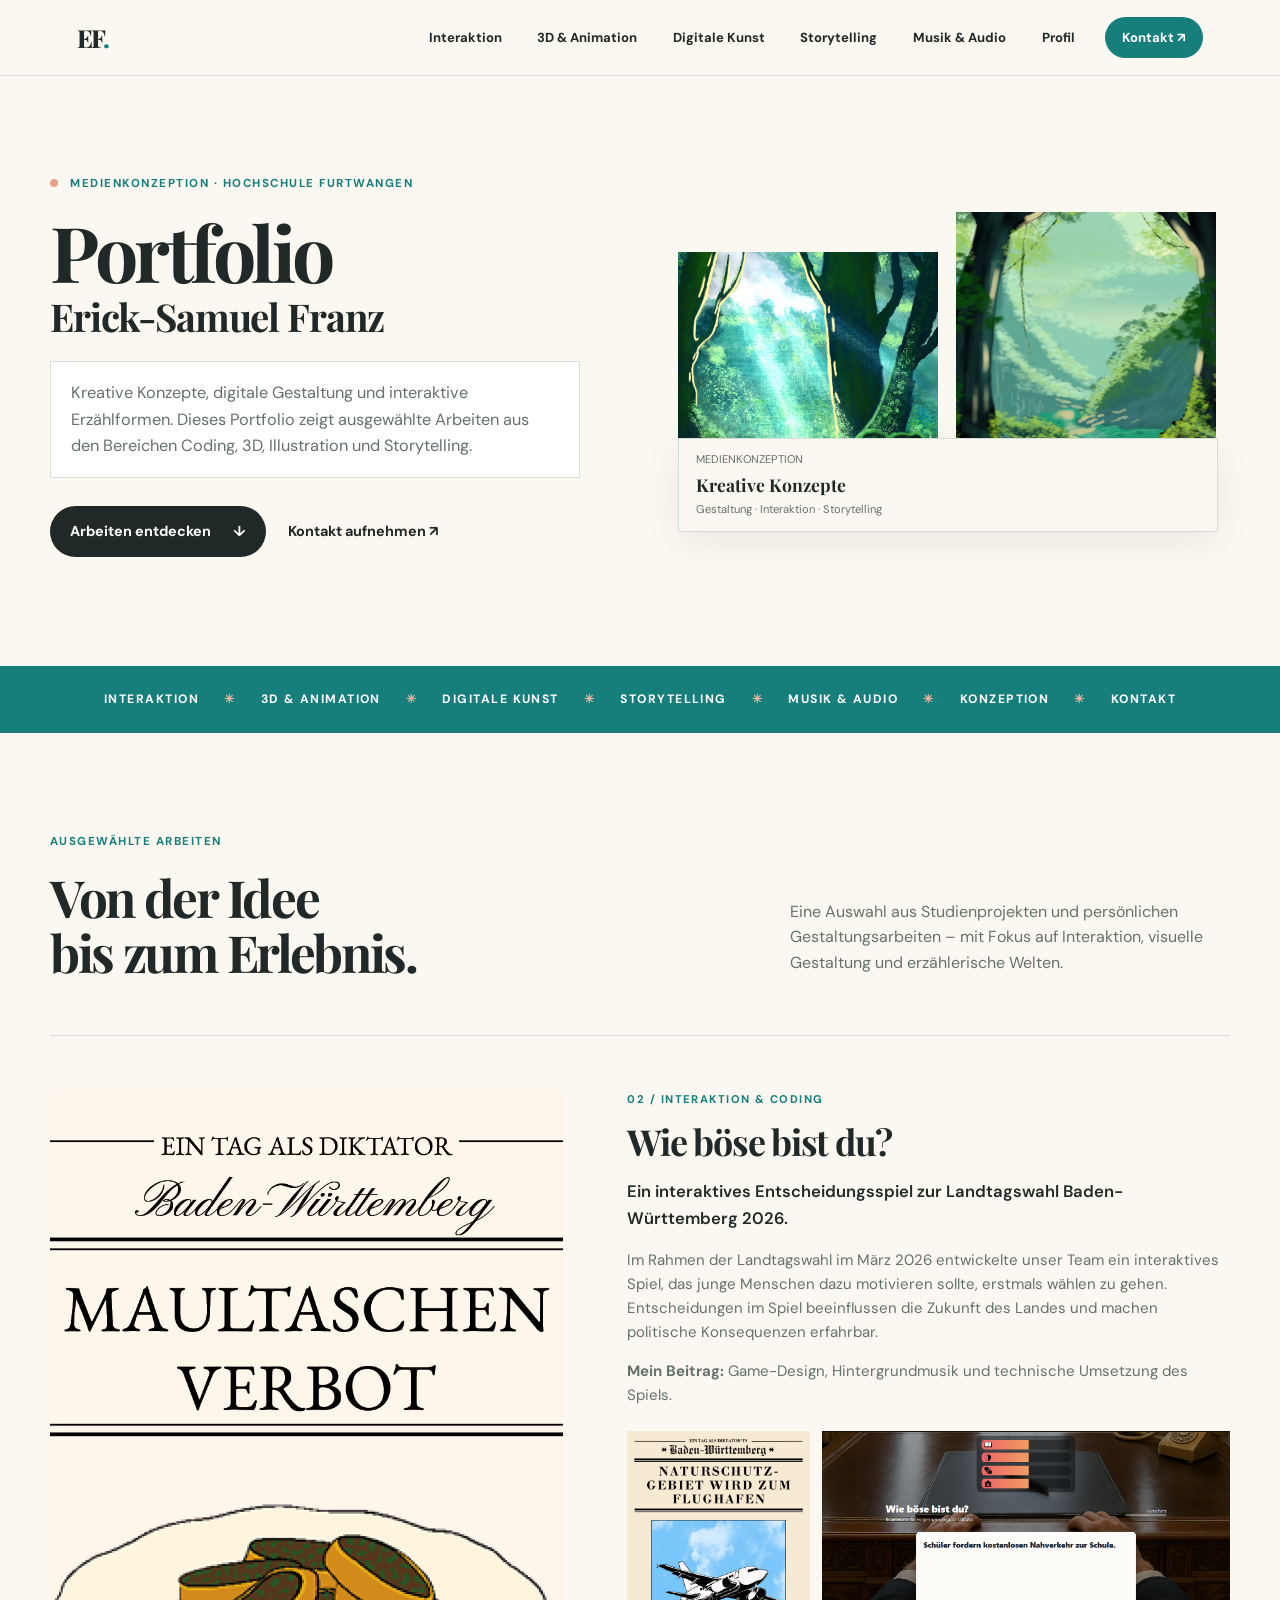
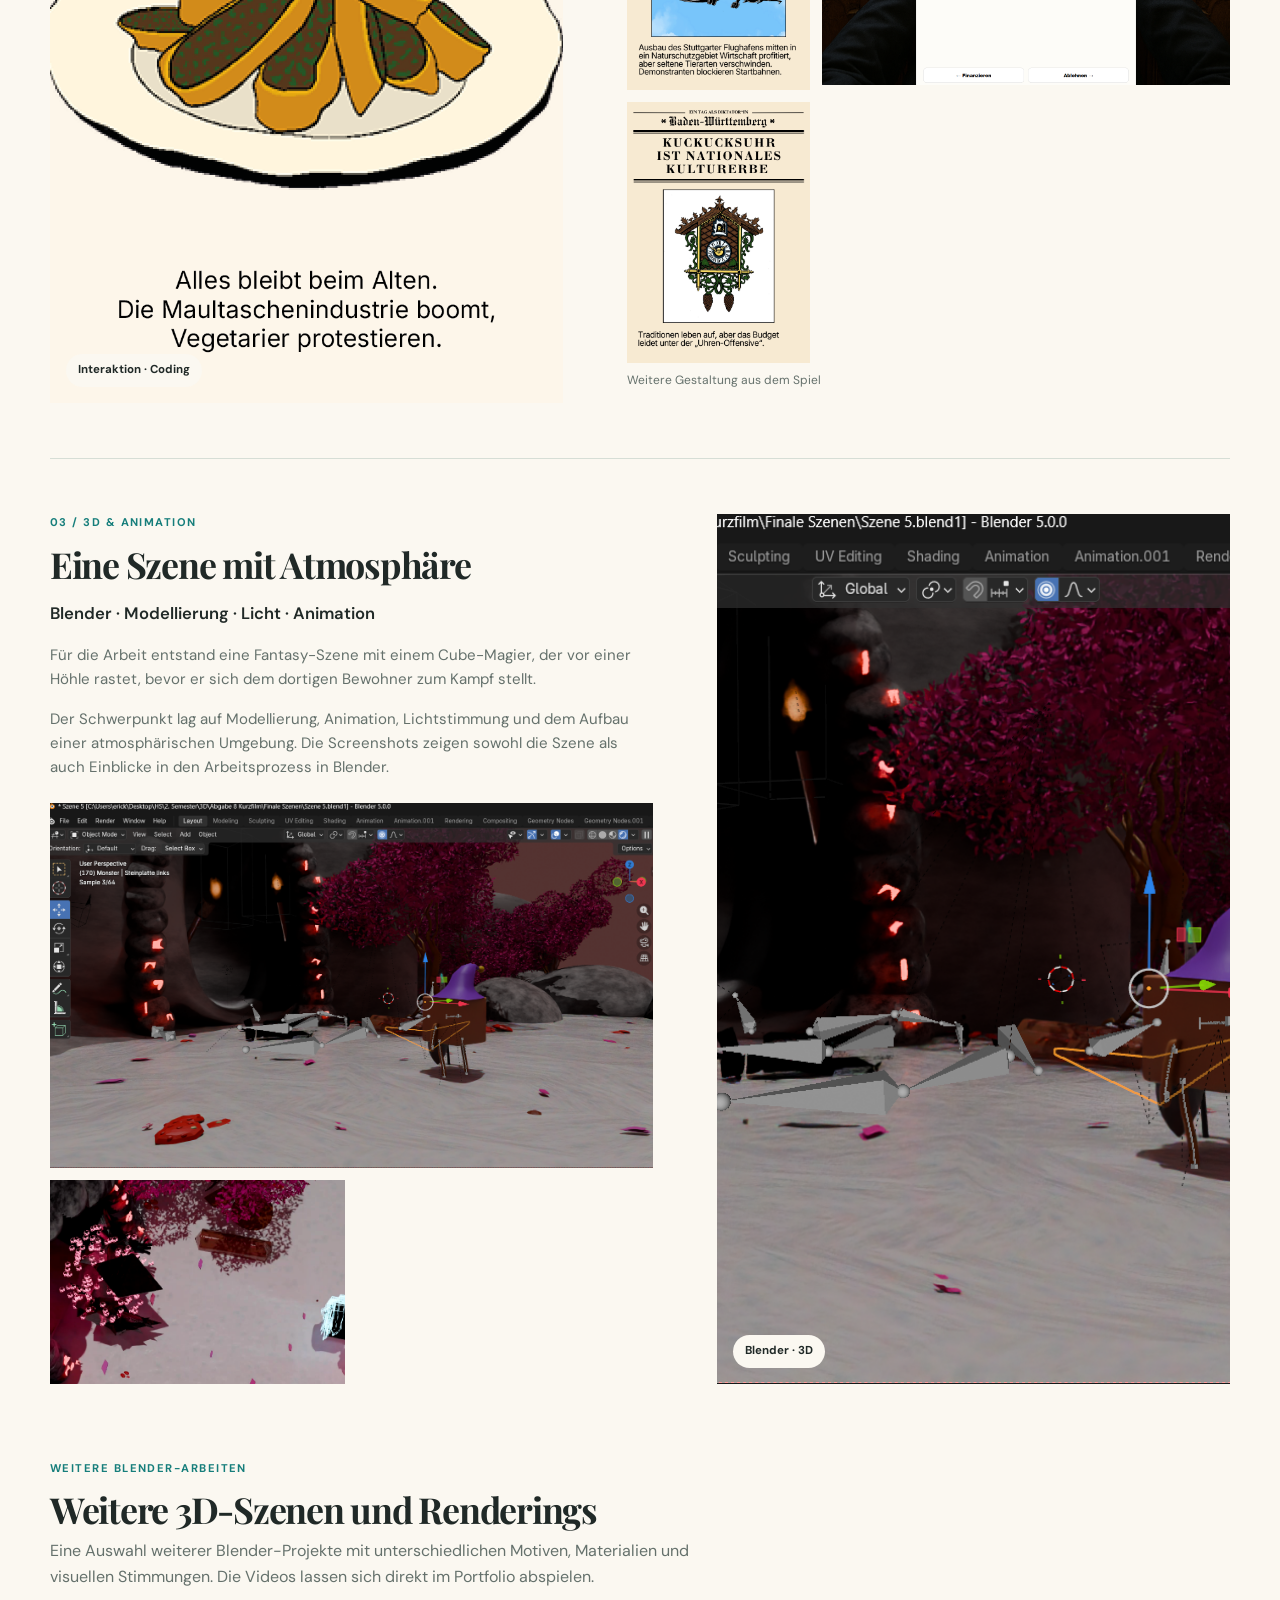
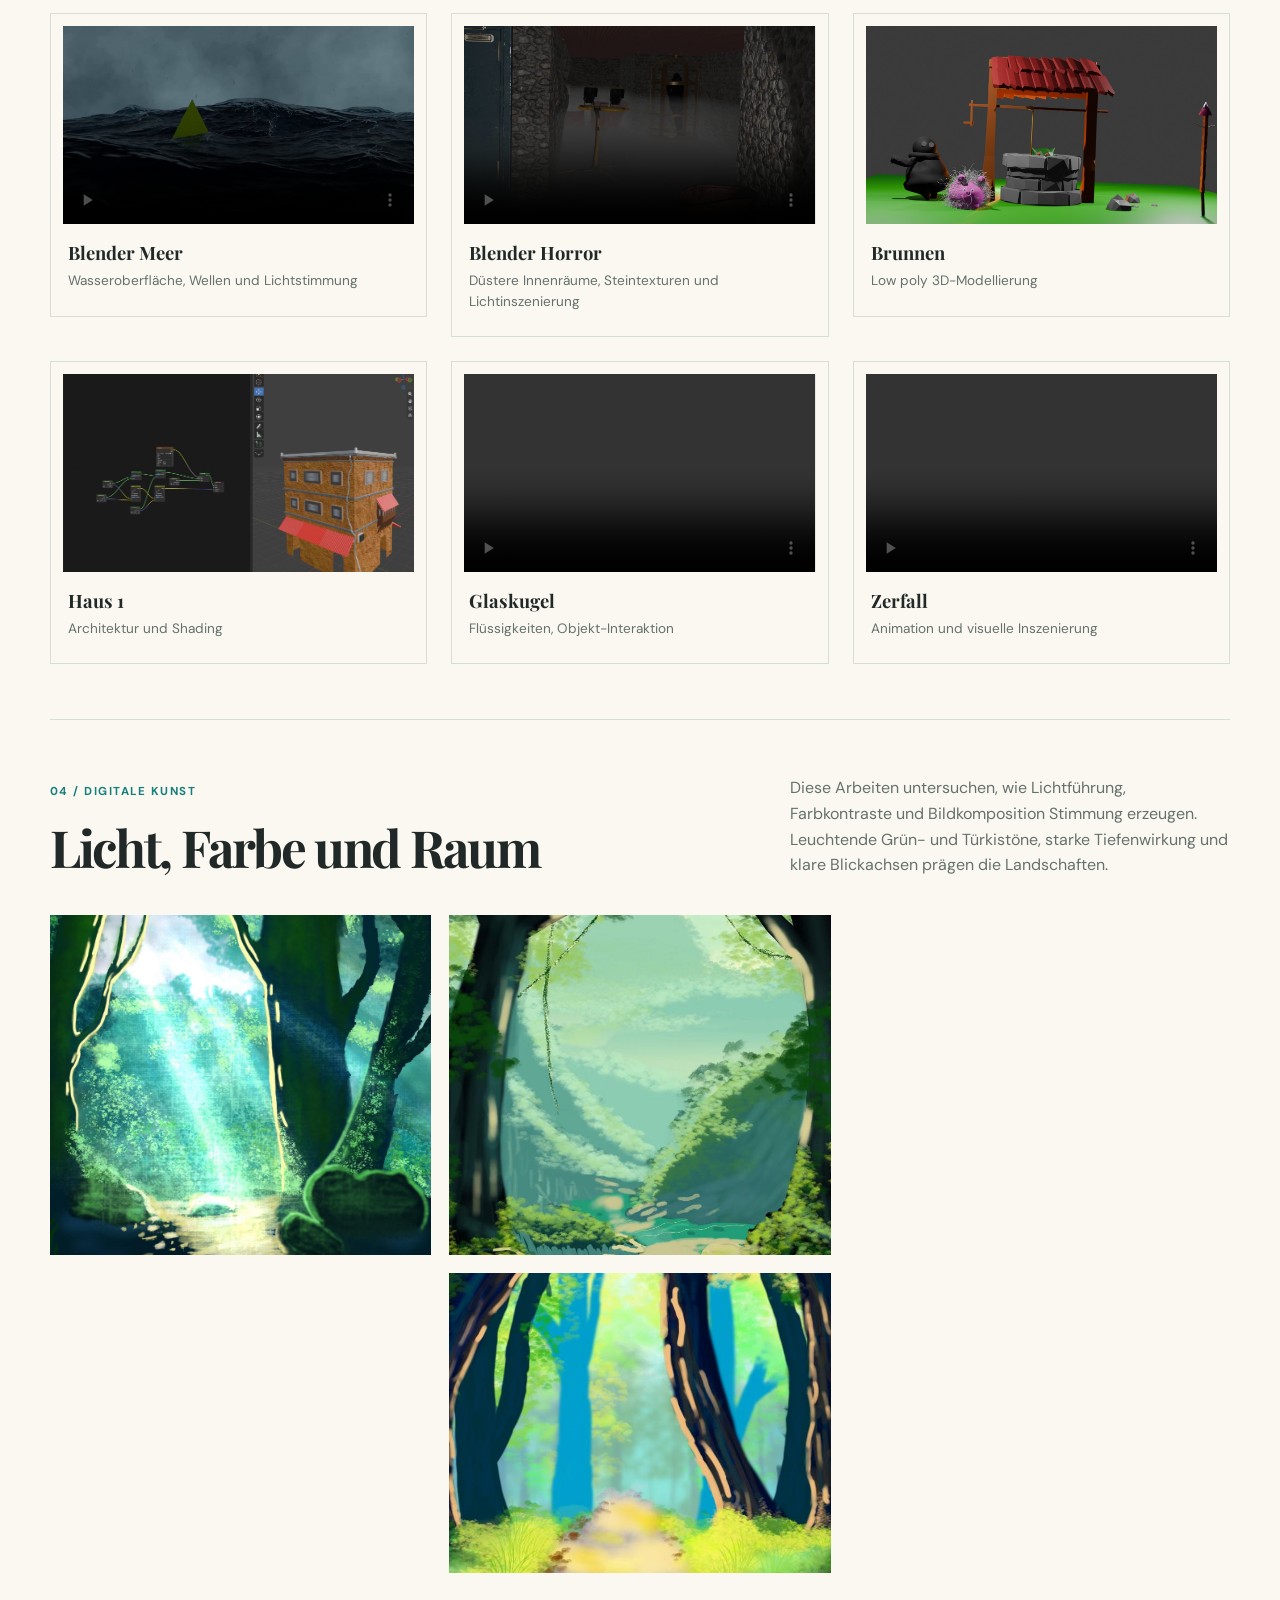
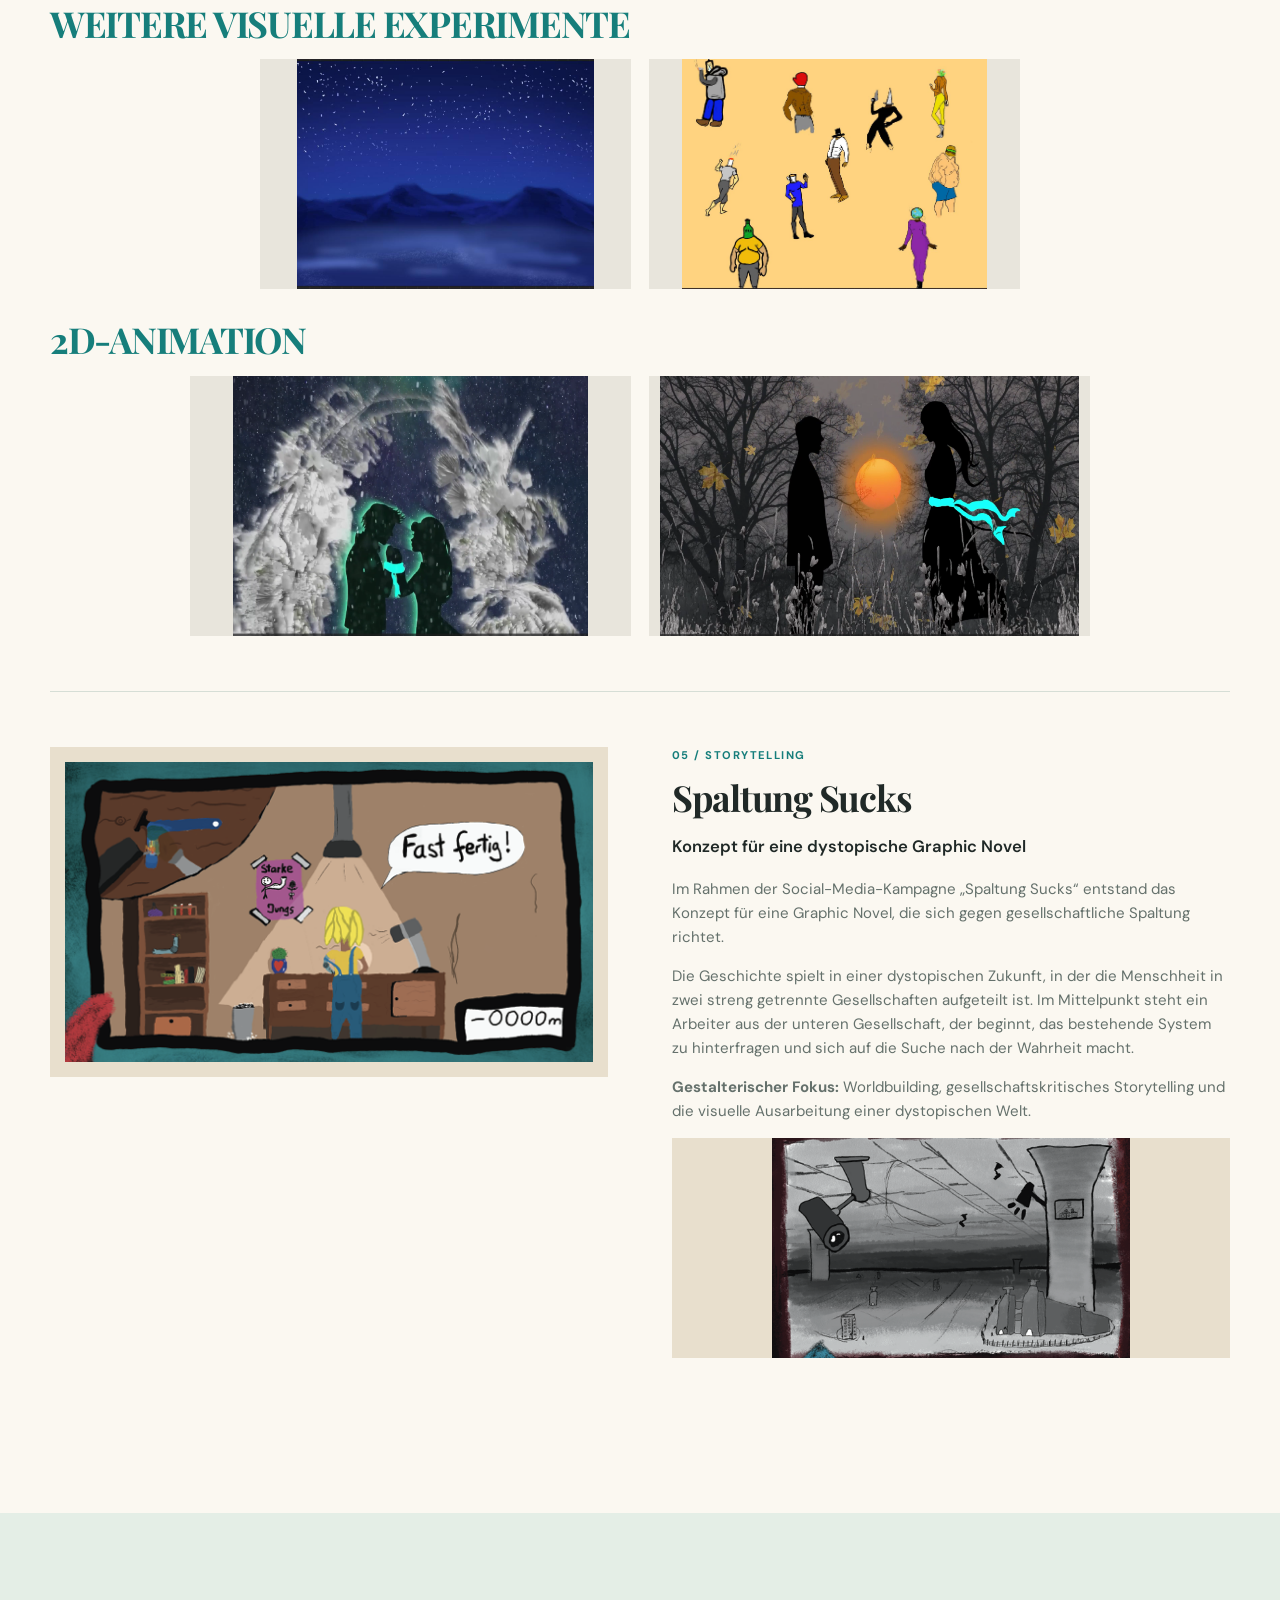
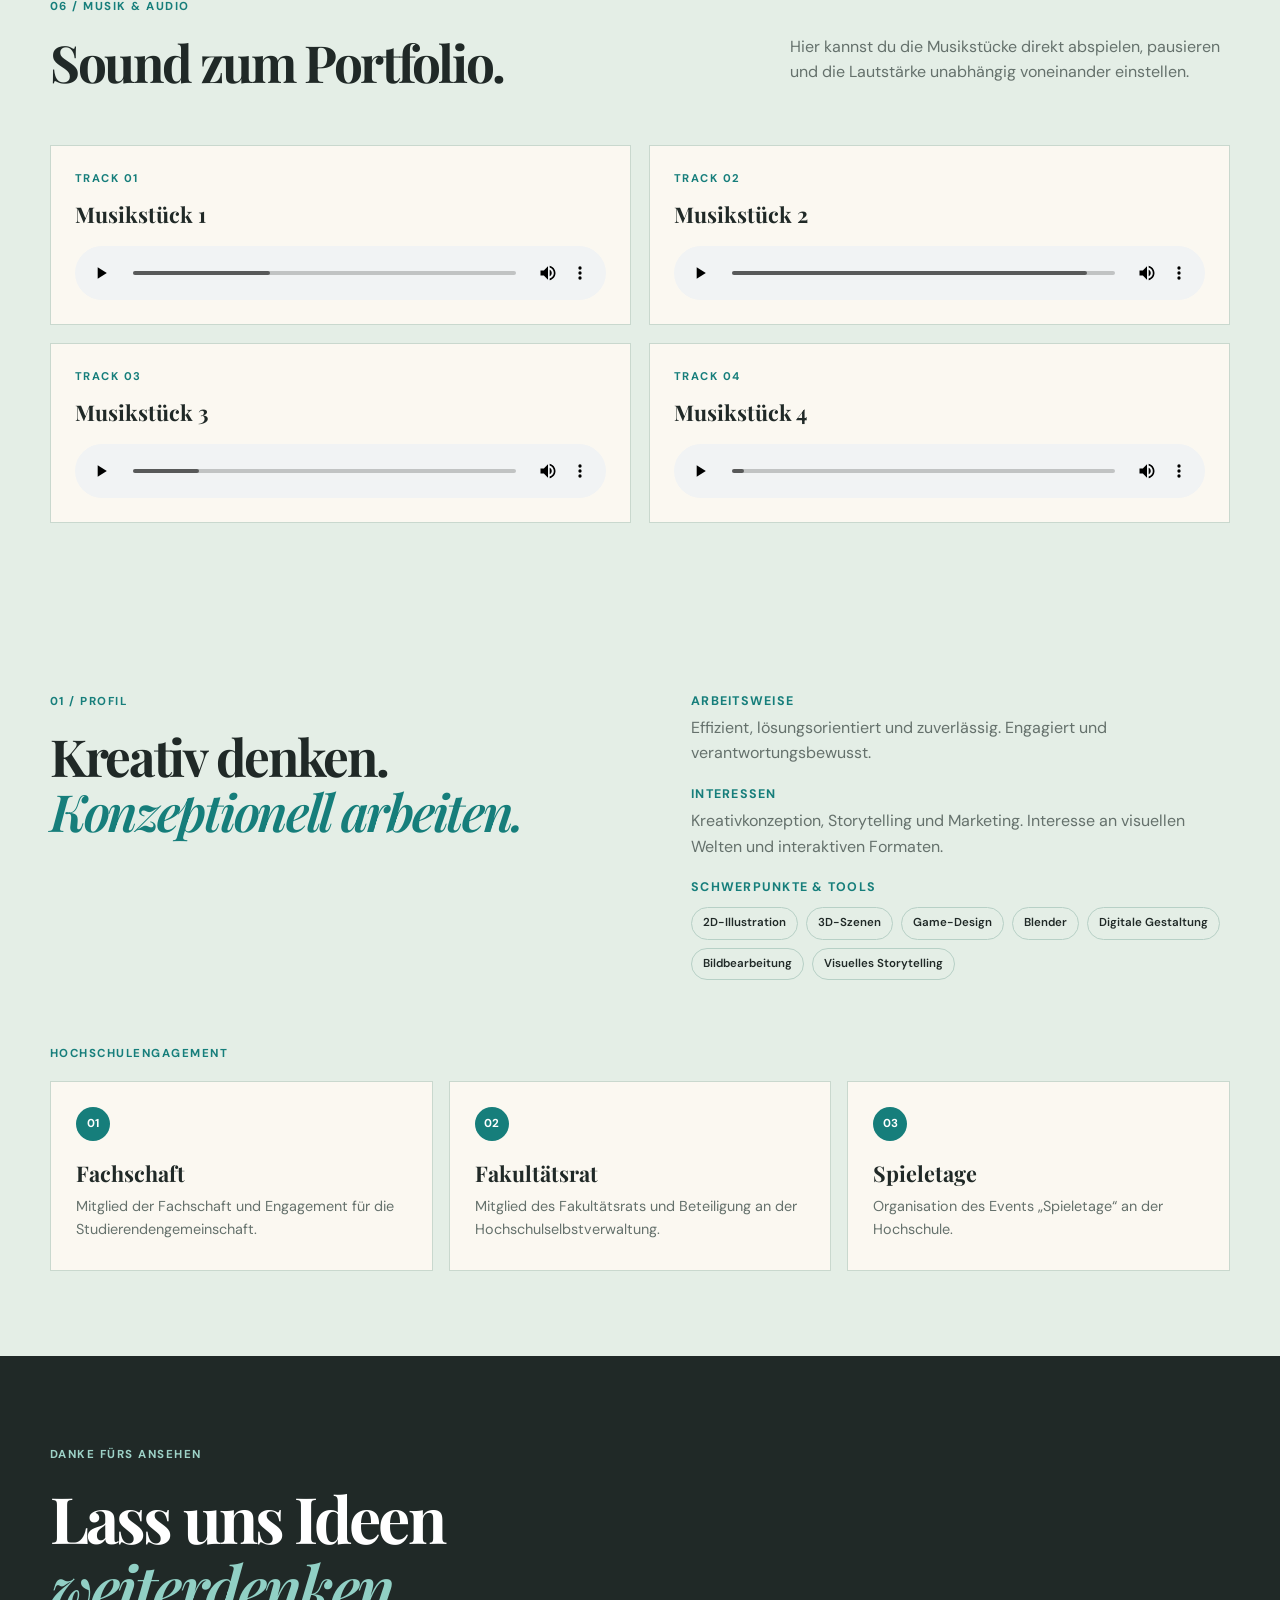
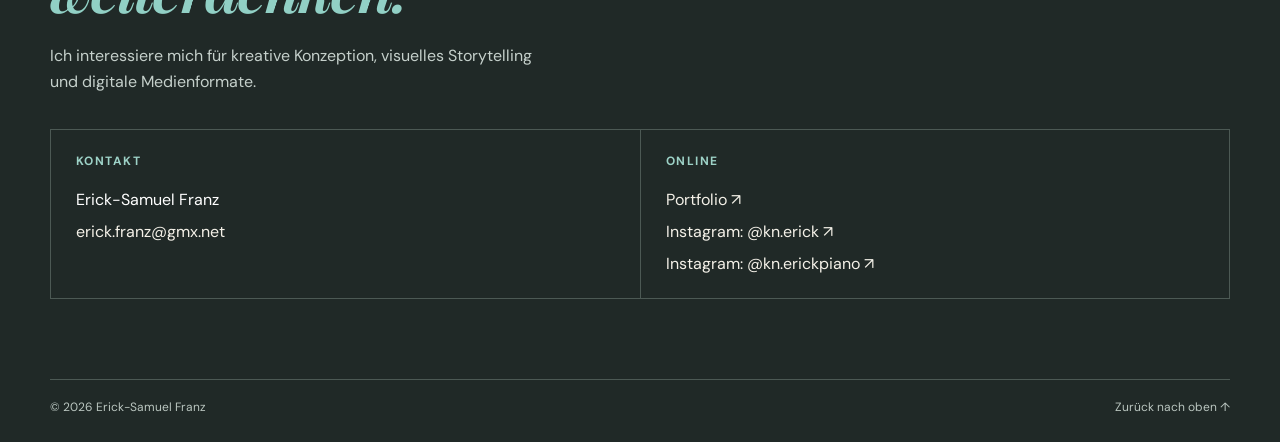
==== commit c06c1168: "Update project" ====
--- a/index.html
+++ b/index.html
@@ -1,227 +1,589 @@
 <!doctype html>
+
 <html lang="de">
+
 <head>
+
   <meta charset="utf-8">
+
   <meta name="viewport" content="width=device-width, initial-scale=1">
+
   <meta name="theme-color" content="#f2eadb">
+
   <meta name="description" content="Portfolio von Erick-Samuel Franz: Interaktion, 3D und Animation, digitale Kunst und Storytelling.">
+
   <title>Erick-Samuel Franz — Portfolio</title>
+
   <link rel="preconnect" href="https://fonts.googleapis.com">
+
   <link rel="preconnect" href="https://fonts.gstatic.com" crossorigin>
+
   <link href="https://fonts.googleapis.com/css2?family=DM+Sans:wght@400;500;600;700&family=Playfair+Display:wght@600;700;800&display=swap" rel="stylesheet">
+
   <link rel="stylesheet" href="style.css">
+
 </head>
+
 <body>
+
 <header class="site-header">
+
   <a class="brand" href="#start" aria-label="Zur Startseite">EF<span>.</span></a>
+
   <button class="menu-toggle" aria-expanded="false" aria-controls="main-nav">Menü <span>☰</span></button>
+
   <nav id="main-nav" class="nav" aria-label="Hauptnavigation">
+
     <a href="#interaktion">Interaktion</a>
+
     <a href="#3d-animation">3D &amp; Animation</a>
+
     <a href="#digitale-kunst">Digitale Kunst</a>
+
     <a href="#storytelling">Storytelling</a>
+
     <a href="#musik">Musik &amp; Audio</a>
+
     <a href="#profil">Profil</a>
+
     <a href="#kontakt" class="nav-cta">Kontakt ↗</a>
+
   </nav>
+
 </header>
+
 <main>
+
   <section class="hero section-wrap" id="start">
+
     <div class="hero-copy">
+
       <p class="eyebrow"><span class="dot"></span> Medienkonzeption · Hochschule Furtwangen</p>
+
       <h1>Portfolio</h1>
+
       <h2 class="hero-name">Erick-Samuel Franz</h2>
+
       <p class="hero-text">Kreative Konzepte, digitale Gestaltung und interaktive Erzählformen. Dieses Portfolio zeigt ausgewählte Arbeiten aus den Bereichen Coding, 3D, Illustration und Storytelling.</p>
+
       <div class="hero-actions">
+
         <a class="button button-dark" href="#interaktion">Arbeiten entdecken <span>↓</span></a>
+
         <a class="text-link" href="#kontakt">Kontakt aufnehmen ↗</a>
-      </div>
-    </div>
+
+      </div>
+
+    </div>
+
     <div class="hero-art">
+
       <div class="hero-gallery">
+
         <img src="assets/landschaft-lichtwald.jpeg" alt="Digitale Landschaft: Lichtstrahlen im Wald">
+
         <img src="assets/landschaft-fluss.jpeg" alt="Digitale Landschaft: grüner Wald und Fluss">
-      </div>
+
+      </div>
+
       <div class="hero-note"><span>MEDIENKONZEPTION</span><b>Kreative Konzepte</b><small>Gestaltung · Interaktion · Storytelling</small></div>
-    </div>
+
+    </div>
+
   </section>
 
+
+
   <section class="ticker" aria-label="Direkt zu den Kapiteln">
+
     <div>
+
       <a href="#interaktion">INTERAKTION</a><span>✳</span>
+
       <a href="#3d-animation">3D &amp; ANIMATION</a><span>✳</span>
+
       <a href="#digitale-kunst">DIGITALE KUNST</a><span>✳</span>
+
       <a href="#storytelling">STORYTELLING</a><span>✳</span>
+
       <a href="#musik">MUSIK &amp; AUDIO</a><span>✳</span>
+
       <a href="#profil">KONZEPTION</a><span>✳</span>
+
       <a href="#kontakt">KONTAKT</a>
-    </div>
+
+    </div>
+
   </section>
 
+
+
   <section class="section-wrap work-section">
+
     <div class="section-heading">
+
       <div><p class="eyebrow">Ausgewählte Arbeiten</p><h2>Von der Idee<br>bis zum Erlebnis.</h2></div>
+
       <p class="section-intro">Eine Auswahl aus Studienprojekten und persönlichen Gestaltungsarbeiten – mit Fokus auf Interaktion, visuelle Gestaltung und erzählerische Welten.</p>
-    </div>
+
+    </div>
+
+
 
     <article class="project project-featured" id="interaktion">
+
       <div class="project-image image-dark">
+
         <img src="assets/maultaschen-verbot.png" alt="Hochkantiges Wahlplakat: Ein Tag als Diktator in Baden-Württemberg – Maultaschen Verbot" loading="lazy">
+
         <span class="image-tag">Interaktion · Coding</span>
-      </div>
+
+      </div>
+
       <div class="project-copy">
+
         <p class="project-number">02 / INTERAKTION &amp; CODING</p>
+
         <h3>Wie böse bist du?</h3>
+
         <p class="project-lead">Ein interaktives Entscheidungsspiel zur Landtagswahl Baden-Württemberg 2026.</p>
+
         <p>Im Rahmen der Landtagswahl im März 2026 entwickelte unser Team ein interaktives Spiel, das junge Menschen dazu motivieren sollte, erstmals wählen zu gehen. Entscheidungen im Spiel beeinflussen die Zukunft des Landes und machen politische Konsequenzen erfahrbar.</p>
+
         <p><strong>Mein Beitrag:</strong> Game-Design, Hintergrundmusik und technische Umsetzung des Spiels.</p>
+
         <div class="project-gallery election-gallery">
+
           <div class="election-posters">
+
             <img src="assets/wahlspiel-karte-naturschutz.png" alt="Gestaltete Wahlspiel-Karte zum Naturschutzgebiet" loading="lazy">
+
             <img src="assets/wahlspiel-karte-kulturerbe.png" alt="Gestaltete Wahlspiel-Karte zur Kuckucksuhr als Kulturerbe" loading="lazy">
+
           </div>
+
           <img src="assets/wahlspiel-screenshot.png" alt="Spielszene mit der Frage und den Entscheidungsoptionen von Wie böse bist du?" loading="lazy">
+
         </div>
+
         <p class="caption">Weitere Gestaltung aus dem Spiel</p>
-      </div>
+
+      </div>
+
     </article>
 
+
+
     <article class="project project-reverse" id="3d-animation">
+
       <div class="project-image">
+
         <img src="assets/blender-cube-magier.png" alt="Fantasy-Szene mit Cube-Magier in Blender" loading="lazy">
+
         <span class="image-tag">Blender · 3D</span>
-      </div>
+
+      </div>
+
       <div class="project-copy">
+
         <p class="project-number">03 / 3D &amp; ANIMATION</p>
+
         <h3>Eine Szene mit Atmosphäre</h3>
+
         <p class="project-lead">Blender · Modellierung · Licht · Animation</p>
+
         <p>Für die Arbeit entstand eine Fantasy-Szene mit einem Cube-Magier, der vor einer Höhle rastet, bevor er sich dem dortigen Bewohner zum Kampf stellt.</p>
+
         <p>Der Schwerpunkt lag auf Modellierung, Animation, Lichtstimmung und dem Aufbau einer atmosphärischen Umgebung. Die Screenshots zeigen sowohl die Szene als auch Einblicke in den Arbeitsprozess in Blender.</p>
+
         <div class="project-gallery blender-gallery">
+
           <img src="assets/blender-szene-weitwinkel.png" alt="Weitwinkelansicht der Blender-Fantasy-Szene mit dem Cube-Magier" loading="lazy">
+
           <img src="assets/blender-szene-vogelperspektive.png" alt="Vogelperspektive der Blender-Szene" loading="lazy">
+
         </div>
+
         <figure class="cube-magier-related-image">
+
           <img src="assets/blender-szene-magier-detail.png" alt="Weitere Detailansicht aus der Cube-Magier-Szene" loading="lazy">
+
           <figcaption>Weitere Ansicht aus dem Cube-Magier-Projekt</figcaption>
+
         </figure>
-      </div>
-      <div class="video-area">
-        <div class="video-heading"><p class="project-number">WEITERE ARBEITEN</p><h3>Zwei weitere Blender-Szenen</h3><p>Ausgewählte Standbilder aus den gerenderten Videos – die Clips lassen sich direkt abspielen.</p></div>
-        <div class="video-grid">
-          <figure><video controls preload="metadata" poster="assets/blender-meer-poster.jpg"><source src="assets/blender-meer.mp4" type="video/mp4">Dein Browser unterstützt dieses Video nicht.</video><figcaption><b>Blender Meer</b><span>Wasseroberfläche, Wellen und Lichtstimmung</span></figcaption></figure>
-          <figure><video controls preload="metadata" poster="assets/blender-horror-poster.jpg"><source src="assets/blender-horror.mp4" type="video/mp4">Dein Browser unterstützt dieses Video nicht.</video><figcaption><b>Blender Horror</b><span>Düstere Innenräume, Steintexturen und Lichtinszenierung</span></figcaption></figure>
-        </div>
-      </div>
+
+      </div>
+
+
+
+<div class="video-area">
+
+  <div class="video-heading">
+
+    <p class="project-number">WEITERE BLENDER-ARBEITEN</p>
+
+    <h3>Weitere 3D-Szenen und Renderings</h3>
+
+    <p>
+
+      Eine Auswahl weiterer Blender-Projekte mit unterschiedlichen
+
+      Motiven, Materialien und visuellen Stimmungen.
+
+      Die Videos lassen sich direkt im Portfolio abspielen.
+
+    </p>
+
+  </div>
+
+
+
+  <div class="media-grid">
+
+
+
+    <figure class="media-card">
+        <video controls preload="metadata" poster="assets/blender-meer-poster.jpg">
+          <source src="assets/blender-meer.mp4" type="video/mp4">
+          Dein Browser unterstützt dieses Video nicht.
+        </video>
+        <figcaption>
+          <b>Blender Meer</b>
+          <span>Wasseroberfläche, Wellen und Lichtstimmung</span>
+        </figcaption>
+      </figure>
+
+      <figure class="media-card">
+        <video controls preload="metadata" poster="assets/blender-horror-poster.jpg">
+          <source src="assets/blender-horror.mp4" type="video/mp4">
+          Dein Browser unterstützt dieses Video nicht.
+        </video>
+        <figcaption>
+          <b>Blender Horror</b>
+          <span>Düstere Innenräume, Steintexturen und Lichtinszenierung</span>
+        </figcaption>
+      </figure>
+
+
+
+    <figure class="media-card">
+
+      <img
+
+        src="assets/Brunnen.jpeg"
+
+        alt="3D-Rendering eines Brunnens"
+
+        loading="lazy"
+
+      >
+
+      <figcaption>
+
+        <b>Brunnen</b>
+
+        <span>Low poly 3D-Modellierung</span>
+
+      </figcaption>
+
+    </figure>
+
+
+
+    <figure class="media-card">
+
+      <img
+
+        src="assets/Haus%201.jpeg"
+
+        alt="3D-Rendering eines Hauses"
+
+        loading="lazy"
+
+      >
+
+      <figcaption>
+
+        <b>Haus 1</b>
+
+        <span>Architektur und Shading</span>
+
+      </figcaption>
+
+    </figure>
+
+
+
+    <figure class="media-card">
+
+      <video controls preload="metadata">
+
+        <source src="assets/Glaskugel.mp4" type="video/mp4">
+
+        Dein Browser unterstützt dieses Video nicht.
+
+      </video>
+
+      <figcaption>
+
+        <b>Glaskugel</b>
+
+        <span>Flüssigkeiten, Objekt-Interaktion</span>
+
+      </figcaption>
+  
+    </figure>
+
+
+
+    <figure class="media-card">
+
+      <video controls preload="metadata">
+
+        <source src="assets/Zerfall.mp4" type="video/mp4">
+
+        Dein Browser unterstützt dieses Video nicht.
+
+      </video>
+
+      <figcaption>
+
+        <b>Zerfall</b>
+
+        <span>Animation und visuelle Inszenierung</span>
+
+      </figcaption>
+
+    </figure>
+
+
+
+  </div>
+
+</div>
+
+
+
     </article>
 
+
+
     <article class="project art-project" id="digitale-kunst">
+
       <div class="section-heading compact-heading">
+
         <div><p class="eyebrow">04 / Digitale Kunst</p><h2>Licht, Farbe und Raum</h2></div>
+
         <p class="section-intro">Diese Arbeiten untersuchen, wie Lichtführung, Farbkontraste und Bildkomposition Stimmung erzeugen. Leuchtende Grün- und Türkistöne, starke Tiefenwirkung und klare Blickachsen prägen die Landschaften.</p>
-      </div>
+
+      </div>
+
       <div class="art-mosaic">
+
         <img class="art-tall" src="assets/zeichnen-01-lichtwald.jpeg" alt="Lichtstrahlen in einer grünen Waldlandschaft" loading="lazy">
+
         <img class="art-tall" src="assets/zeichnen-02-fluss.jpeg" alt="Stilisierter Wald mit Fluss und grünen Hügeln" loading="lazy">
+
         <img class="art-centered" src="assets/zeichnen-03-lichtweg.jpeg" alt="Leuchtender Weg zwischen Bäumen" loading="lazy">
-      </div>
+
+      </div>
+
       <h3 class="sub-gallery-title">Weitere visuelle Experimente</h3>
+
       <div class="experiments-gallery">
+
         <img src="assets/zeichnen-04-nachtlandschaft.jpeg" alt="Blaue nächtliche Landschaft" loading="lazy">
+
         <img src="assets/zeichnen-05-figurenstudie.jpeg" alt="Sammlung stilisierter Figuren" loading="lazy">
-      </div>
+
+      </div>
+
       <h3 class="sub-gallery-title">2D-Animation</h3>
+
       <div class="animation-gallery">
+
         <img src="assets/2d-animation-01.png" alt="2D-Animationsszene mit zwei Figuren in einer winterlichen Umgebung" loading="lazy">
+
         <img src="assets/2d-animation-02.png" alt="2D-Animationsszene mit Silhouetten im Wald" loading="lazy">
-      </div>
+
+      </div>
+
     </article>
 
+
+
     <article class="project story-project" id="storytelling">
+
       <div class="story-image"><img src="assets/spaltung-sucks-dystopie.png" alt="Dystopische Welt aus dem Konzept Spaltung Sucks" loading="lazy"></div>
+
       <div class="project-copy">
+
         <p class="project-number">05 / STORYTELLING</p>
+
         <h3>Spaltung Sucks</h3>
+
         <p class="project-lead">Konzept für eine dystopische Graphic Novel</p>
+
         <p>Im Rahmen der Social-Media-Kampagne „Spaltung Sucks“ entstand das Konzept für eine Graphic Novel, die sich gegen gesellschaftliche Spaltung richtet.</p>
+
         <p>Die Geschichte spielt in einer dystopischen Zukunft, in der die Menschheit in zwei streng getrennte Gesellschaften aufgeteilt ist. Im Mittelpunkt steht ein Arbeiter aus der unteren Gesellschaft, der beginnt, das bestehende System zu hinterfragen und sich auf die Suche nach der Wahrheit macht.</p>
+
         <p><strong>Gestalterischer Fokus:</strong> Worldbuilding, gesellschaftskritisches Storytelling und die visuelle Ausarbeitung einer dystopischen Welt.</p>
+
         <img class="story-detail" src="assets/spaltung-sucks-comicpanel.png" alt="Comicpanel aus dem Konzept Spaltung Sucks" loading="lazy">
-      </div>
+
+      </div>
+
     </article>
+
   </section>
 
+
+
   <section class="music-section" id="musik">
+
     <div class="section-wrap">
+
       <div class="section-heading">
+
         <div><p class="eyebrow">06 / Musik &amp; Audio</p><h2>Sound zum Portfolio.</h2></div>
+
         <p class="section-intro">Hier kannst du die Musikstücke direkt abspielen, pausieren und die Lautstärke unabhängig voneinander einstellen.</p>
-      </div>
+
+      </div>
+
       <div class="music-grid">
+
         <article class="music-card">
+
           <p class="project-number">TRACK 01</p><h3>Musikstück 1</h3>
+
           <audio controls preload="metadata">
+
             <source src="assets/lied-01.mpeg" type="audio/mpeg">
+
             Dein Browser unterstützt dieses Audioformat nicht.
+
           </audio>
+
         </article>
+
         <article class="music-card">
+
           <p class="project-number">TRACK 02</p><h3>Musikstück 2</h3>
+
           <audio controls preload="metadata">
+
             <source src="assets/lied-02.mp3" type="audio/mpeg">
+
             Dein Browser unterstützt dieses Audioformat nicht.
+
           </audio>
+
         </article>
+
         <article class="music-card">
+
           <p class="project-number">TRACK 03</p><h3>Musikstück 3</h3>
+
           <audio controls preload="metadata">
+
             <source src="assets/lied-03.mp3" type="audio/mpeg">
+
             Dein Browser unterstützt dieses Audioformat nicht.
+
           </audio>
+
         </article>
+
         <article class="music-card">
+
           <p class="project-number">TRACK 04</p><h3>Musikstück 4</h3>
+
           <audio controls preload="metadata">
+
             <source src="assets/lied-04.wav" type="audio/wav">
+
             Dein Browser unterstützt dieses Audioformat nicht.
+
           </audio>
+
         </article>
-      </div>
-    </div>
+
+      </div>
+
+    </div>
+
   </section>
 
+
+
   <section class="profile-band" id="profil">
+
     <div class="section-wrap profile-inner">
+
       <div><p class="eyebrow">01 / Profil</p><h2>Kreativ denken.<br><em>Konzeptionell arbeiten.</em></h2></div>
+
       <div class="profile-text">
+
         <h3>Arbeitsweise</h3><p>Effizient, lösungsorientiert und zuverlässig. Engagiert und verantwortungsbewusst.</p>
+
         <h3>Interessen</h3><p>Kreativkonzeption, Storytelling und Marketing. Interesse an visuellen Welten und interaktiven Formaten.</p>
+
         <h3>Schwerpunkte &amp; Tools</h3><div class="skill-list"><span>2D-Illustration</span><span>3D-Szenen</span><span>Game-Design</span><span>Blender</span><span>Digitale Gestaltung</span><span>Bildbearbeitung</span><span>Visuelles Storytelling</span></div>
-      </div>
-    </div>
+
+      </div>
+
+    </div>
+
     <div class="section-wrap engagement" id="engagement">
+
       <p class="eyebrow">Hochschulengagement</p>
+
       <div class="engagement-grid">
+
         <article><span class="eng-icon">01</span><h3>Fachschaft</h3><p>Mitglied der Fachschaft und Engagement für die Studierendengemeinschaft.</p></article>
+
         <article><span class="eng-icon">02</span><h3>Fakultätsrat</h3><p>Mitglied des Fakultätsrats und Beteiligung an der Hochschulselbstverwaltung.</p></article>
+
         <article><span class="eng-icon">03</span><h3>Spieletage</h3><p>Organisation des Events „Spieletage“ an der Hochschule.</p></article>
-      </div>
-    </div>
+
+      </div>
+
+    </div>
+
   </section>
 
+
+
   <section class="contact-section" id="kontakt">
+
     <div class="section-wrap contact-inner">
+
       <p class="eyebrow">Danke fürs Ansehen</p>
+
       <h2>Lass uns Ideen<br><em>weiterdenken.</em></h2>
+
       <p>Ich interessiere mich für kreative Konzeption, visuelles Storytelling und digitale Medienformate.</p>
+
       <div class="contact-grid">
+
         <div><h3>Kontakt</h3><p>Erick-Samuel Franz</p><a href="mailto:erick.franz@gmx.net">erick.franz@gmx.net</a></div>
+
         <div><h3>Online</h3><a href="https://ezelo077.github.io/Portfolio/" target="_blank" rel="noopener noreferrer">Portfolio ↗</a><a href="https://www.instagram.com/kn.erick/" target="_blank" rel="noopener noreferrer">Instagram: @kn.erick ↗</a><a href="https://www.instagram.com/kn.erickpiano/" target="_blank" rel="noopener noreferrer">Instagram: @kn.erickpiano ↗</a></div>
-      </div>
+
+      </div>
+
       <div class="contact-footer"><span>© <span id="year"></span> Erick-Samuel Franz</span><a href="#start">Zurück nach oben ↑</a></div>
-    </div>
+
+    </div>
+
   </section>
+
 </main>
+
 <script src="script.js"></script>
+
 </body>
+
 </html>
--- a/style.css
+++ b/style.css
@@ -1,1100 +1,2323 @@
 /*
+
   Portfolio Erick-Samuel Franz
+
   Struktur:
+
   1. Designvariablen und globale Regeln
+
   2. Header, Navigation und Hero
+
   3. Projektbereiche und Galerien
+
   4. Videos und digitale Kunst
+
   5. Musik, Storytelling und Profil
+
   6. Kontakt
+
   7. Responsive Layouts und Barrierefreiheit
+
 */
 
+
+
 /* 1. Designvariablen */
+
 :root {
+
     --paper: #f3ebdc;
+
     --paper-light: #fbf8f1;
+
     --ink: #202927;
+
     --muted: #65716c;
+
     --teal: #167e7b;
+
     --teal-dark: #0e5c5a;
+
     --line: #d6ded6;
+
     --coral: #e9a28a;
+
     --serif: "Playfair Display",Georgia,serif;
+
     --sans: "DM Sans",Arial,sans-serif;
-}
+
+}
+
+
 
 * {
+
     box-sizing: border-box;
-}
+
+}
+
+
 
 html {
+
     scroll-behavior: smooth;
+
     scroll-padding-top: 95px;
-}
+
+}
+
+
 
 body {
+
     margin: 0;
+
     background: var(--paper-light);
+
     color: var(--ink);
+
     font-family: var(--sans);
+
     line-height: 1.6;
-}
+
+}
+
+
 
 img,video {
+
     display: block;
+
     max-width: 100%;
-}
+
+}
+
+
 
 img {
+
     height: auto;
-}
+
+}
+
+
 
 a {
+
     color: inherit;
-}
+
+}
+
+
 
 /* 2. Header und Navigation */
+
 .site-header {
+
     min-height: 76px;
+
     padding: 0 clamp(22px,6vw,90px);
+
     display: flex;
+
     align-items: center;
+
     justify-content: space-between;
+
     background: rgba(251,248,241,.96);
+
     border-bottom: 1px solid var(--line);
+
     position: sticky;
+
     top: 0;
+
     z-index: 20;
+
     backdrop-filter: blur(14px);
-}
+
+}
+
+
 
 .brand {
+
     font: 800 1.55rem var(--serif);
+
     text-decoration: none;
+
     letter-spacing: -2px;
-}
+
+}
+
+
 
 .brand span {
+
     color: var(--teal);
-}
+
+}
+
+
 
 .nav {
+
     display: flex;
+
     gap: clamp(12px,2vw,27px);
+
     align-items: center;
-}
+
+}
+
+
 
 .nav a {
+
     text-decoration: none;
+
     font-size: .82rem;
+
     font-weight: 700;
+
     padding: 8px 5px;
+
     display: inline-block;
-}
+
+}
+
+
 
 .nav a:hover,.text-link:hover {
+
     color: var(--teal);
-}
+
+}
+
+
 
 .nav .nav-cta {
+
     background: var(--teal);
+
     color: white;
+
     padding: 10px 17px;
+
     border-radius: 999px;
-}
+
+}
+
+
 
 .menu-toggle {
+
     display: none;
+
     border: 0;
+
     background: transparent;
+
     color: var(--ink);
+
     font: 600 1rem var(--sans);
-}
+
+}
+
+
 
 .section-wrap {
+
     width: min(1180px,calc(100% - 48px));
+
     margin-inline: auto;
-}
+
+}
+
+
 
 /* 3. Startbereich */
+
 .hero {
+
     min-height: 590px;
+
     display: grid;
+
     grid-template-columns: 1fr 1fr;
+
     gap: 6vw;
+
     align-items: center;
+
     padding-top: 65px;
+
     padding-bottom: 75px;
-}
+
+}
+
+
 
 .eyebrow {
+
     color: var(--teal);
+
     text-transform: uppercase;
+
     letter-spacing: .13em;
+
     font-size: .72rem;
+
     font-weight: 700;
+
     margin: 0 0 18px;
-}
+
+}
+
+
 
 .dot {
+
     display: inline-block;
+
     width: 8px;
+
     height: 8px;
+
     background: var(--coral);
+
     border-radius: 50%;
+
     margin-right: 8px;
-}
+
+}
+
+
 
 h1,h2,h3,p {
+
     margin-top: 0;
-}
+
+}
+
+
 
 h1,h2 {
+
     font-family: var(--serif);
+
     letter-spacing: -.045em;
-}
+
+}
+
+
 
 h1 {
+
     font-size: clamp(3.2rem,6vw,5.4rem);
+
     line-height: 1.02;
+
     margin-bottom: 6px;
-}
+
+}
+
+
 
 .hero-name {
+
     font-size: clamp(1.7rem,3vw,2.4rem);
+
     margin: 0 0 24px;
+
     letter-spacing: -.03em;
-}
+
+}
+
+
 
 .hero-text {
+
     max-width: 530px;
+
     color: var(--muted);
+
     font-size: 1.02rem;
+
     background: white;
+
     border: 1px solid var(--line);
+
     padding: 18px 20px;
-}
+
+}
+
+
 
 .hero-actions {
+
     display: flex;
+
     flex-wrap: wrap;
+
     gap: 22px;
+
     align-items: center;
+
     margin-top: 28px;
-}
+
+}
+
+
 
 .button {
+
     display: inline-flex;
+
     align-items: center;
+
     gap: 22px;
+
     border-radius: 999px;
+
     padding: 14px 20px;
+
     text-decoration: none;
+
     font-weight: 700;
+
     font-size: .9rem;
+
     transition: transform .2s ease,background .2s ease;
-}
+
+}
+
+
 
 .button:hover {
+
     transform: translateY(-2px);
-}
+
+}
+
+
 
 .button-dark {
+
     background: var(--ink);
+
     color: white;
-}
+
+}
+
+
 
 .button-dark:hover {
+
     background: var(--teal-dark);
-}
+
+}
+
+
 
 .text-link {
+
     font-size: .9rem;
+
     font-weight: 700;
+
     text-decoration: none;
-}
+
+}
+
+
 
 .hero-art {
+
     position: relative;
+
     padding: 12px 14px 35px 0;
-}
+
+}
+
+
 
 .hero-gallery {
+
     display: grid;
+
     grid-template-columns: 1fr 1fr;
+
     gap: 18px;
+
     align-items: center;
-}
+
+}
+
+
 
 .hero-gallery img {
+
     width: 100%;
+
     height: 245px;
+
     object-fit: cover;
-}
+
+}
+
+
 
 .hero-gallery img:first-child {
+
     margin-top: 40px;
-}
+
+}
+
+
 
 .hero-gallery img:last-child {
+
     margin-bottom: 40px;
-}
+
+}
+
+
 
 .hero-note {
+
     position: absolute;
+
     left: 0;
+
     right: 12px;
+
     bottom: 0;
+
     background: var(--paper-light);
+
     border: 1px solid var(--line);
+
     padding: 12px 17px;
+
     display: grid;
+
     gap: 2px;
+
     box-shadow: 0 10px 35px #20302a14;
-}
+
+}
+
+
 
 .hero-note span,.hero-note small {
+
     color: var(--muted);
+
     font-size: .7rem;
-}
+
+}
+
+
 
 .hero-note b {
+
     font-family: var(--serif);
+
     font-size: 1.1rem;
-}
+
+}
+
+
 
 .ticker {
+
     background: var(--teal);
+
     color: white;
+
     overflow-x: auto;
+
     padding: 16px 0;
+
     white-space: nowrap;
+
     font-size: .76rem;
+
     font-weight: 700;
+
     letter-spacing: .12em;
-}
+
+}
+
+
 
 .ticker div {
+
     text-align: center;
+
     min-width: max-content;
+
     display: flex;
+
     align-items: center;
+
     justify-content: center;
+
     gap: 8px;
+
     padding: 0 22px;
-}
+
+}
+
+
 
 .ticker a {
+
     display: inline-block;
+
     color: white;
+
     text-decoration: none;
+
     padding: 7px 12px;
+
     border: 1px solid transparent;
+
     border-radius: 999px;
+
     cursor: pointer;
+
     transition: background .2s,border-color .2s,color .2s;
-}
+
+}
+
+
 
 .ticker a:hover,.ticker a:focus-visible {
+
     border-color: #f4b59e;
+
     background: #0e5c5a;
+
     color: #fff;
+
     outline: none;
-}
+
+}
+
+
 
 .ticker a:focus-visible {
+
     outline: 2px solid #f4b59e;
+
     outline-offset: 3px;
-}
+
+}
+
+
 
 .ticker span {
+
     color: #f4b59e;
+
     padding: 0 4px;
+
     pointer-events: none;
-}
+
+}
+
+
 
 /* 4. Projektübersicht und Kapitel */
+
 .work-section {
+
     padding-top: 100px;
+
     padding-bottom: 100px;
-}
+
+}
+
+
 
 .section-heading {
+
     display: flex;
+
     justify-content: space-between;
+
     align-items: end;
+
     gap: 50px;
+
     margin-bottom: 55px;
-}
+
+}
+
+
 
 h2 {
+
     font-size: clamp(2.4rem,4vw,3.9rem);
+
     line-height: 1.08;
+
     margin-bottom: 0;
-}
+
+}
+
+
 
 h2 em {
+
     color: var(--teal);
+
     font-weight: 600;
-}
+
+}
+
+
 
 .section-intro {
+
     max-width: 440px;
+
     color: var(--muted);
+
     margin-bottom: 5px;
-}
+
+}
+
+
 
 .project {
+
     display: grid;
+
     grid-template-columns: .92fr 1.08fr;
+
     gap: clamp(30px,5vw,70px);
+
     align-items: center;
+
     padding: 55px 0;
+
     border-top: 1px solid var(--line);
+
     scroll-margin-top: 100px;
-}
+
+}
+
+
 
 .project-reverse {
+
     grid-template-columns: 1.08fr .92fr;
-}
+
+}
+
+
 
 .project-reverse>.project-copy {
+
     grid-column: 1;
+
     grid-row: 1;
-}
+
+}
+
+
 
 .project-reverse>.project-image {
+
     grid-column: 2;
+
     grid-row: 1;
-}
+
+}
+
+
 
 .project-reverse>.video-area {
+
     grid-row: 2;
-}
+
+}
+
+
 
 .project-image {
+
     position: relative;
+
     background: #d8ded6;
+
     overflow: hidden;
+
     align-self: stretch;
+
     min-height: 300px;
-}
+
+}
+
+
 
 .project-image img {
+
     width: 100%;
+
     height: 100%;
+
     min-height: 300px;
+
     object-fit: cover;
-}
+
+}
+
+
 
 .image-dark {
+
     background: #252b2b;
-}
+
+}
+
+
 
 .image-tag {
+
     position: absolute;
+
     bottom: 16px;
+
     left: 16px;
+
     background: var(--paper-light);
+
     color: var(--ink);
+
     padding: 7px 12px;
+
     border-radius: 99px;
+
     font-size: .72rem;
+
     font-weight: 700;
-}
+
+}
+
+
 
 .project-number {
+
     color: var(--teal);
+
     font-size: .7rem;
+
     font-weight: 700;
+
     letter-spacing: .13em;
+
     margin-bottom: 12px;
-}
+
+}
+
+
 
 .project h3 {
+
     font: 700 clamp(1.8rem,2.8vw,2.6rem)/1.13 var(--serif);
+
     letter-spacing: -.035em;
+
     margin-bottom: 16px;
-}
+
+}
+
+
 
 .project-copy>p:not(.project-number):not(.caption) {
+
     color: var(--muted);
+
     font-size: .94rem;
-}
+
+}
+
+
 
 .project-lead {
+
     color: var(--ink) !important;
+
     font-weight: 600;
+
     font-size: 1.04rem !important;
-}
+
+}
+
+
 
 .project-gallery {
+
     display: grid;
+
     gap: 12px;
+
     margin-top: 24px;
-}
+
+}
+
+
 
 .election-gallery {
+
     grid-template-columns: .62fr 1.38fr;
+
     align-items: start;
-}
+
+}
+
+
 
 .election-posters {
+
     display: grid;
+
     gap: 12px;
-}
+
+}
+
+
 
 .election-posters img {
+
     display: block;
+
     width: 100%;
+
     max-width: 280px;
+
     height: auto;
+
     max-height: none;
+
     object-fit: contain;
+
     object-position: top;
+
     background: #f7ebd4;
+
     margin-inline: auto;
-}
+
+}
+
+
 
 .election-gallery > img {
+
     width: 100%;
+
     height: auto;
+
     aspect-ratio: auto;
+
     object-fit: contain;
+
     object-position: center;
+
     background: #f7ebd4;
-}
+
+}
+
+
 
 .blender-gallery {
+
     grid-template-columns: 1fr 1fr;
-}
+
+}
+
+
 
 .blender-gallery img {
+
     width: 100%;
+
     aspect-ratio: 1.45;
+
     object-fit: cover;
-}
+
+}
+
+
 
 .blender-gallery img:first-child {
+
     grid-column: 1/-1;
+
     aspect-ratio: 1.65;
-}
+
+}
+
+
 
 .caption {
+
     color: var(--muted);
+
     font-size: .75rem;
+
     margin-top: 8px;
-}
+
+}
+
+
 
 /* 5. Videos */
+
 .video-area {
+
     grid-column: 1/-1;
+
     padding-top: 12px;
-}
+
+}
+
+
 
 .video-heading {
+
     max-width: 700px;
+
     margin-bottom: 24px;
-}
+
+}
+
+
 
 .video-heading h3 {
+
     margin-bottom: 8px;
-}
+
+}
+
+
 
 .video-heading p:last-child {
+
     color: var(--muted);
-}
+
+}
+
+
 
 .video-grid {
+
     display: grid;
+
     grid-template-columns: 1fr 1fr;
+
     gap: 22px;
-}
+
+}
+
+
 
 .video-grid figure {
+
     margin: 0;
+
     background: #e8e5dc;
+
     padding: 10px;
-}
+
+}
+
+
 
 .video-grid video {
+
     width: 100%;
+
     aspect-ratio: 16/9;
+
     object-fit: cover;
+
     background: #1b2224;
-}
+
+}
+
+
 
 .video-grid figcaption {
+
     display: grid;
+
     gap: 2px;
+
     padding: 12px 7px 5px;
-}
+
+}
+
+
 
 .video-grid figcaption b {
+
     font-family: var(--serif);
+
     font-size: 1.15rem;
-}
+
+}
+
+
 
 .video-grid figcaption span {
+
     color: var(--muted);
+
     font-size: .8rem;
-}
+
+}
+
+
 
 /* 6. Digitale Kunst und Animation */
+
 .art-project {
+
     display: block;
-}
+
+}
+
+
 
 .compact-heading {
+
     align-items: center;
+
     margin-bottom: 32px;
-}
+
+}
+
+
 
 .compact-heading h2 {
+
     margin-bottom: 0;
-}
+
+}
+
+
 
 .art-mosaic {
+
     display: grid;
+
     grid-template-columns: 1fr 1fr 1fr;
+
     gap: 18px;
+
     align-items: start;
-}
+
+}
+
+
 
 .art-mosaic img {
+
     width: 100%;
+
     height: 340px;
+
     object-fit: cover;
+
     background: #e0e4dc;
-}
+
+}
+
+
 
 .art-mosaic .art-centered {
+
     grid-column: 2;
+
     grid-row: 2;
+
     height: 300px;
-}
+
+}
+
+
 
 .sub-gallery-title {
+
     font: 700 1rem var(--sans);
+
     color: var(--teal);
+
     text-transform: uppercase;
+
     letter-spacing: .1em;
+
     margin: 30px 0 14px;
-}
+
+}
+
+
 
 .experiments-gallery {
+
     display: grid;
+
     grid-template-columns: 1fr 1fr;
+
     gap: 18px;
+
     max-width: 760px;
+
     margin-inline: auto;
-}
+
+}
+
+
 
 .experiments-gallery img {
+
     width: 100%;
+
     height: 230px;
+
     object-fit: contain;
+
     background: #e8e5dc;
-}
+
+}
+
+
 
 .animation-gallery {
+
     display: grid;
+
     grid-template-columns: 1fr 1fr;
+
     gap: 18px;
+
     max-width: 900px;
+
     margin-inline: auto;
-}
+
+}
+
+
 
 .animation-gallery img {
+
     width: 100%;
+
     height: 260px;
+
     object-fit: contain;
+
     background: #e8e5dc;
-}
+
+}
+
+
 
 /* 7. Musikplayer */
+
 .music-section {
+
     background: #e4eee6;
+
     padding: 85px 0;
-}
+
+}
+
+
 
 .music-grid {
+
     display: grid;
+
     grid-template-columns: 1fr 1fr;
+
     gap: 18px;
-}
+
+}
+
+
 
 .music-card {
+
     background: #fbf8f1;
+
     border: 1px solid #c9d8ce;
+
     padding: 24px;
-}
+
+}
+
+
 
 .music-card h3 {
+
     font: 700 1.35rem var(--serif);
+
     margin: 5px 0 18px;
-}
+
+}
+
+
 
 .music-card audio {
+
     display: block;
+
     width: 100%;
+
     margin-top: 10px;
-}
+
+}
+
+
 
 .music-note {
+
     color: var(--muted);
+
     font-size: .85rem;
+
     margin-top: 16px;
-}
+
+}
+
+
 
 /* 8. Storytelling */
+
 .story-project {
+
     grid-template-columns: 1fr 1fr;
-}
+
+}
+
+
 
 .story-image {
+
     background: #e8dfcd;
+
     padding: 15px;
+
     align-self: start;
-}
+
+}
+
+
 
 .story-image img {
+
     width: 100%;
+
     max-height: 390px;
+
     object-fit: contain;
-}
+
+}
+
+
 
 .story-detail {
+
     width: 100%;
+
     max-height: 220px;
+
     object-fit: contain;
+
     margin-top: 15px;
+
     background: #e8dfcd;
-}
+
+}
+
+
 
 /* 9. Profil und Hochschulengagement */
+
 .profile-band {
+
     background: #e4eee6;
+
     padding: 85px 0;
-}
+
+}
+
+
 
 .profile-inner {
+
     display: grid;
+
     grid-template-columns: 1fr 1fr;
+
     gap: 8vw;
+
     align-items: start;
-}
+
+}
+
+
 
 .profile-text {
+
     color: var(--muted);
-}
+
+}
+
+
 
 .profile-text h3 {
+
     color: var(--teal);
+
     font: 700 .78rem var(--sans);
+
     letter-spacing: .1em;
+
     text-transform: uppercase;
+
     margin: 0 0 6px;
-}
+
+}
+
+
 
 .profile-text p {
+
     margin-bottom: 20px;
-}
+
+}
+
+
 
 .skill-list {
+
     display: flex;
+
     flex-wrap: wrap;
+
     gap: 8px;
+
     margin-top: 12px;
-}
+
+}
+
+
 
 .skill-list span {
+
     border: 1px solid #b7d0c6;
+
     border-radius: 99px;
+
     padding: 6px 11px;
+
     font-size: .72rem;
+
     font-weight: 600;
+
     color: var(--ink);
-}
+
+}
+
+
 
 .engagement {
+
     padding-top: 65px;
-}
+
+}
+
+
 
 .engagement-grid {
+
     display: grid;
+
     grid-template-columns: repeat(3,1fr);
+
     gap: 16px;
-}
+
+}
+
+
 
 .engagement-grid article {
+
     border: 1px solid #c9d8ce;
+
     background: #fbf8f1;
+
     padding: 25px;
+
     min-height: 190px;
-}
+
+}
+
+
 
 .eng-icon {
+
     display: inline-grid;
+
     place-items: center;
+
     width: 34px;
+
     height: 34px;
+
     border-radius: 50%;
+
     background: var(--teal);
+
     color: white;
+
     font-size: .72rem;
+
     font-weight: 700;
+
     margin-bottom: 18px;
-}
+
+}
+
+
 
 .engagement-grid h3 {
+
     font: 700 1.35rem var(--serif);
+
     margin-bottom: 8px;
-}
+
+}
+
+
 
 .engagement-grid p {
+
     color: var(--muted);
+
     font-size: .9rem;
+
     margin-bottom: 0;
-}
+
+}
+
+
 
 /* 10. Kontaktbereich */
+
 .contact-section {
+
     background: var(--ink);
+
     color: white;
+
     padding: 90px 0 25px;
-}
+
+}
+
+
 
 .contact-section .eyebrow {
+
     color: #9dd2c7;
-}
+
+}
+
+
 
 .contact-section h2 {
+
     font-size: clamp(2.7rem,5vw,4.8rem);
+
     margin-bottom: 22px;
-}
+
+}
+
+
 
 .contact-section h2 em {
+
     color: #91d0c5;
-}
+
+}
+
+
 
 .contact-inner>p:not(.eyebrow) {
+
     color: #c5d0cb;
+
     max-width: 500px;
-}
+
+}
+
+
 
 .contact-grid {
+
     display: grid;
+
     grid-template-columns: 1fr 1fr;
+
     gap: 0;
+
     margin-top: 35px;
+
     border: 1px solid #4c5954;
-}
+
+}
+
+
 
 .contact-grid>div {
+
     padding: 22px 25px;
+
     display: flex;
+
     flex-direction: column;
+
     align-items: flex-start;
+
     gap: 6px;
-}
+
+}
+
+
 
 .contact-grid>div+div {
+
     border-left: 1px solid #4c5954;
-}
+
+}
+
+
 
 .contact-grid h3 {
+
     color: #9dd2c7;
+
     font-size: .75rem;
+
     letter-spacing: .12em;
+
     text-transform: uppercase;
+
     margin-bottom: 10px;
-}
+
+}
+
+
 
 .contact-grid p {
+
     margin: 0;
-}
+
+}
+
+
 
 .contact-grid a {
+
     color: #f4f1e8;
+
     text-decoration: none;
-}
+
+}
+
+
 
 .contact-grid a:hover {
+
     text-decoration: underline;
+
     color: #91d0c5;
-}
+
+}
+
+
 
 .contact-footer {
+
     border-top: 1px solid #4c5954;
+
     margin-top: 80px;
+
     padding-top: 18px;
+
     display: flex;
+
     justify-content: space-between;
+
     color: #bac6c0;
+
     font-size: .75rem;
-}
+
+}
+
+
 
 .contact-footer a {
+
     text-decoration: none;
-}
+
+}
+
+
 
 @media (max-width:850px) {
     .nav {
         gap: 12px;
-        .project-reverse>.project-copy,
-.project-reverse>.project-image,
-.project-reverse>.video-area {
-    grid-column: auto;
-    grid-row: auto;
-}
+    }
+
+    .project-reverse > .project-copy,
+    .project-reverse > .project-image {
+        grid-column: auto;
+        grid-row: auto;
     }
 
     .nav a {
+
         font-size: .76rem;
-    }
+
+    }
+
+
 
     .hero {
+
         grid-template-columns: 1fr;
+
         gap: 35px;
-    }
+
+    }
+
+
 
     .hero-art {
+
         width: min(600px,95%);
+
         margin-inline: auto;
-    }
+
+    }
+
+
 
     .hero-gallery img {
+
         height: 280px;
-    }
+
+    }
+
+
 
     .section-heading {
+
         display: block;
-    }
+
+    }
+
+
 
     .section-intro {
+
         margin-top: 24px;
-    }
+
+    }
+
+
 
     .project,.project-reverse,.story-project,.profile-inner {
+
         grid-template-columns: 1fr;
-    }
+
+    }
+
+
 
     .project-reverse>.project-image {
+
         order: 0;
-    }
+
+    }
+
+
 
     .project-image,.project-image img {
+
         min-height: 280px;
-    }
+
+    }
+
+
 
     .engagement-grid {
+
         grid-template-columns: 1fr;
-    }
+
+    }
+
+
 
     .engagement-grid article {
+
         min-height: 0;
-    }
+
+    }
+
+
 
     .art-mosaic img {
+
         height: 260px;
-    }
+
+    }
+
+
 
     .music-grid {
+
         grid-template-columns: 1fr;
-    }
+
+    }
+
+
 
     .animation-gallery {
+
         grid-template-columns: 1fr;
-    }
+
+    }
+
+
 
     .animation-gallery img {
+
         height: auto;
+
         max-height: 300px;
-    }
-}
+
+    }
+
+}
+
+
 
 @media (max-width:620px) {
+
     .site-header {
+
         min-height: 66px;
-    }
+
+    }
+
+
 
     .menu-toggle {
+
         display: block;
-    }
+
+    }
+
+
 
     .nav {
+
         display: none;
+
         position: absolute;
+
         top: 65px;
+
         left: 0;
+
         right: 0;
+
         padding: 20px 24px 25px;
+
         background: var(--paper-light);
+
         border-bottom: 1px solid var(--line);
+
         flex-direction: column;
+
         align-items: stretch;
+
         gap: 16px;
-    }
+
+    }
+
+
 
     .nav.open {
+
         display: flex;
-    }
+
+    }
+
+
 
     .nav .nav-cta {
+
         text-align: center;
-    }
+
+    }
+
+
 
     .section-wrap {
+
         width: min(100% - 36px,1180px);
-    }
+
+    }
+
+
 
     .hero {
+
         min-height: auto;
+
         padding-top: 50px;
+
         padding-bottom: 60px;
-    }
+
+    }
+
+
 
     .hero-gallery {
+
         gap: 10px;
-    }
+
+    }
+
+
 
     .hero-gallery img {
+
         height: 210px;
-    }
+
+    }
+
+
 
     .hero-gallery img:first-child {
+
         margin-top: 20px;
-    }
+
+    }
+
+
 
     .hero-gallery img:last-child {
+
         margin-bottom: 20px;
-    }
+
+    }
+
+
 
     .hero-note {
+
         left: 0;
+
         right: 0;
-    }
+
+    }
+
+
 
     .ticker div {
+
         text-align: left;
+
         padding-left: 18px;
-    }
+
+    }
+
+
 
     .work-section {
+
         padding-top: 70px;
+
         padding-bottom: 70px;
-    }
+
+    }
+
+
 
     .project {
+
         padding: 38px 0;
+
         gap: 28px;
-    }
+
+    }
+
+
 
     .project-reverse>.project-image {
+
         order: 0;
-    }
+
+    }
+
+
 
     .video-grid {
+
         grid-template-columns: 1fr;
-    }
+
+    }
+
+
 
     .art-mosaic {
+
         grid-template-columns: 1fr 1fr;
+
         gap: 10px;
-    }
+
+    }
+
+
 
     .art-mosaic img {
+
         height: 220px;
-    }
+
+    }
+
+
 
     .art-mosaic .art-centered {
+
         grid-column: 1/-1;
+
         grid-row: auto;
+
         width: 70%;
+
         justify-self: center;
+
         height: 220px;
-    }
+
+    }
+
+
 
     .experiments-gallery {
+
         gap: 10px;
-    }
+
+    }
+
+
 
     .experiments-gallery img {
+
         height: 150px;
-    }
+
+    }
+
+
 
     .animation-gallery {
+
         gap: 10px;
-    }
+
+    }
+
+
 
     .music-section {
+
         padding: 65px 0;
-    }
+
+    }
+
+
 
     .profile-band {
+
         padding: 65px 0;
-    }
+
+    }
+
+
 
     .engagement {
+
         padding-top: 45px;
-    }
+
+    }
+
+
 
     .contact-section {
+
         padding-top: 70px;
-    }
+
+    }
+
+
 
     .contact-grid {
+
         grid-template-columns: 1fr;
-    }
+
+    }
+
+
 
     .contact-grid>div+div {
+
         border-left: 0;
+
         border-top: 1px solid #4c5954;
-    }
+
+    }
+
+
 
     .contact-footer {
+
         margin-top: 60px;
+
         gap: 15px;
-    }
+
+    }
+
+
 
     .election-gallery {
+
         grid-template-columns: .75fr 1.25fr;
-    }
-}
+
+    }
+
+}
+
+
 
 @media (prefers-reduced-motion:reduce) {
+
     html {
+
         scroll-behavior: auto;
-    }
+
+    }
+
+
 
     *,*::before,*::after {
+
         transition-duration: .01ms !important;
-    }
-}
+
+    }
+
+}
+
+
+
 
 
 /* Zusätzliches Bild gehört zum Cube-Magier-Projekt und bleibt unter den Render-Videos in derselben Projektgruppe. */
+
 .cube-magier-related-image {
+
   margin: clamp(1.5rem, 3vw, 2.5rem) 0 0;
+
   max-width: 760px;
-}
+
+}
+
 .cube-magier-related-image img {
+
   display: block;
+
   width: 100%;
+
   height: auto;
+
   object-fit: contain;
+
   border-radius: var(--radius, 12px);
-}
+
+}
+
 .cube-magier-related-image figcaption {
+
   margin-top: 0.65rem;
+
   color: var(--muted, #666);
+
   font-size: 0.9rem;
-}
+
+}
+
+
+
 
 
 /* Zusätzliches Cube-Magier-Bild ausblenden */
+
 .cube-magier-related-image {
+
     display: none !important;
-}
+
+}
+
+
+
+
+
+
+
+/* Galerie für weitere Blender-Arbeiten */
+
+
+
+.media-grid {
+    display: grid;
+    grid-template-columns: repeat(3, minmax(0, 1fr));
+    gap: 24px;
+    width: 100%;
+    margin-top: 24px;
+}
+
+
+
+.media-card {
+
+    margin: 0;
+
+    padding: 12px;
+
+    background: var(--paper-light);
+
+    border: 1px solid var(--line);
+
+    min-width: 0;
+
+    align-self: start;
+
+}
+
+
+
+.media-card > img,
+
+.media-card > video {
+
+    display: block;
+
+    width: 100%;
+
+    aspect-ratio: 16 / 9;
+
+    object-fit: contain;
+
+    background: #e8e5dc;
+
+}
+
+
+
+.media-card > img {
+
+    object-fit: cover;
+
+}
+
+
+
+.media-card figcaption {
+
+    display: grid;
+
+    gap: 4px;
+
+    padding: 14px 5px 12px;
+
+}
+
+
+
+.media-card figcaption b {
+
+    font-family: var(--serif);
+
+    font-size: 1.15rem;
+
+    color: var(--ink);
+
+}
+
+
+
+.media-card figcaption span {
+
+    color: var(--muted);
+
+    font-size: 0.85rem;
+
+    line-height: 1.5;
+
+}
+
+
+
+.media-card > video {
+    margin-top: 0;
+}
+
+
+
+/* Tablet */
+@media (max-width: 850px) {
+    .media-grid {
+        grid-template-columns: repeat(2, minmax(0, 1fr));
+    }
+}
+
+/* Smartphone */
+
+
+
+@media (max-width: 620px) {
+
+    .media-grid {
+
+        grid-template-columns: 1fr;
+
+        gap: 18px;
+
+    }
+
+}
+
+
+/* Die zusätzliche Blender-Galerie erstreckt sich über die gesamte Projektbreite. */
+.project-reverse > .video-area {
+    grid-column: 1 / -1;
+}
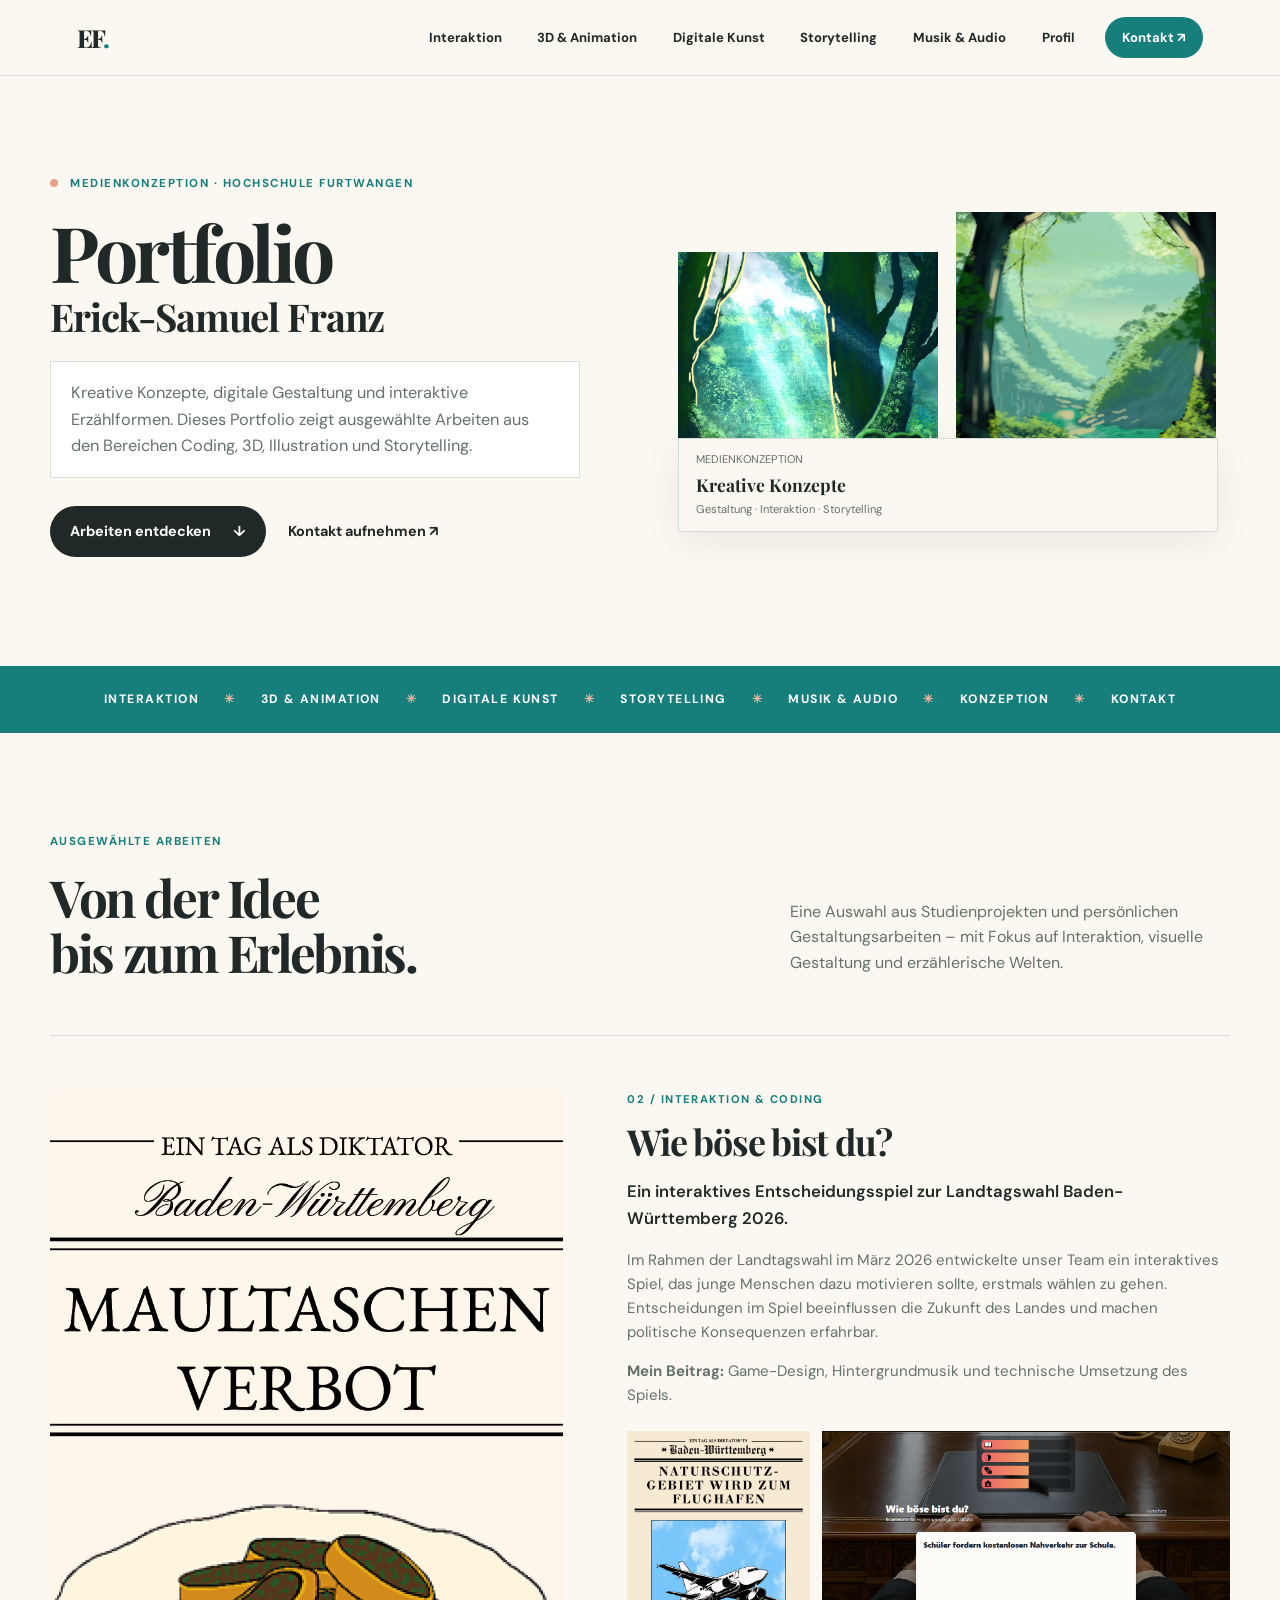
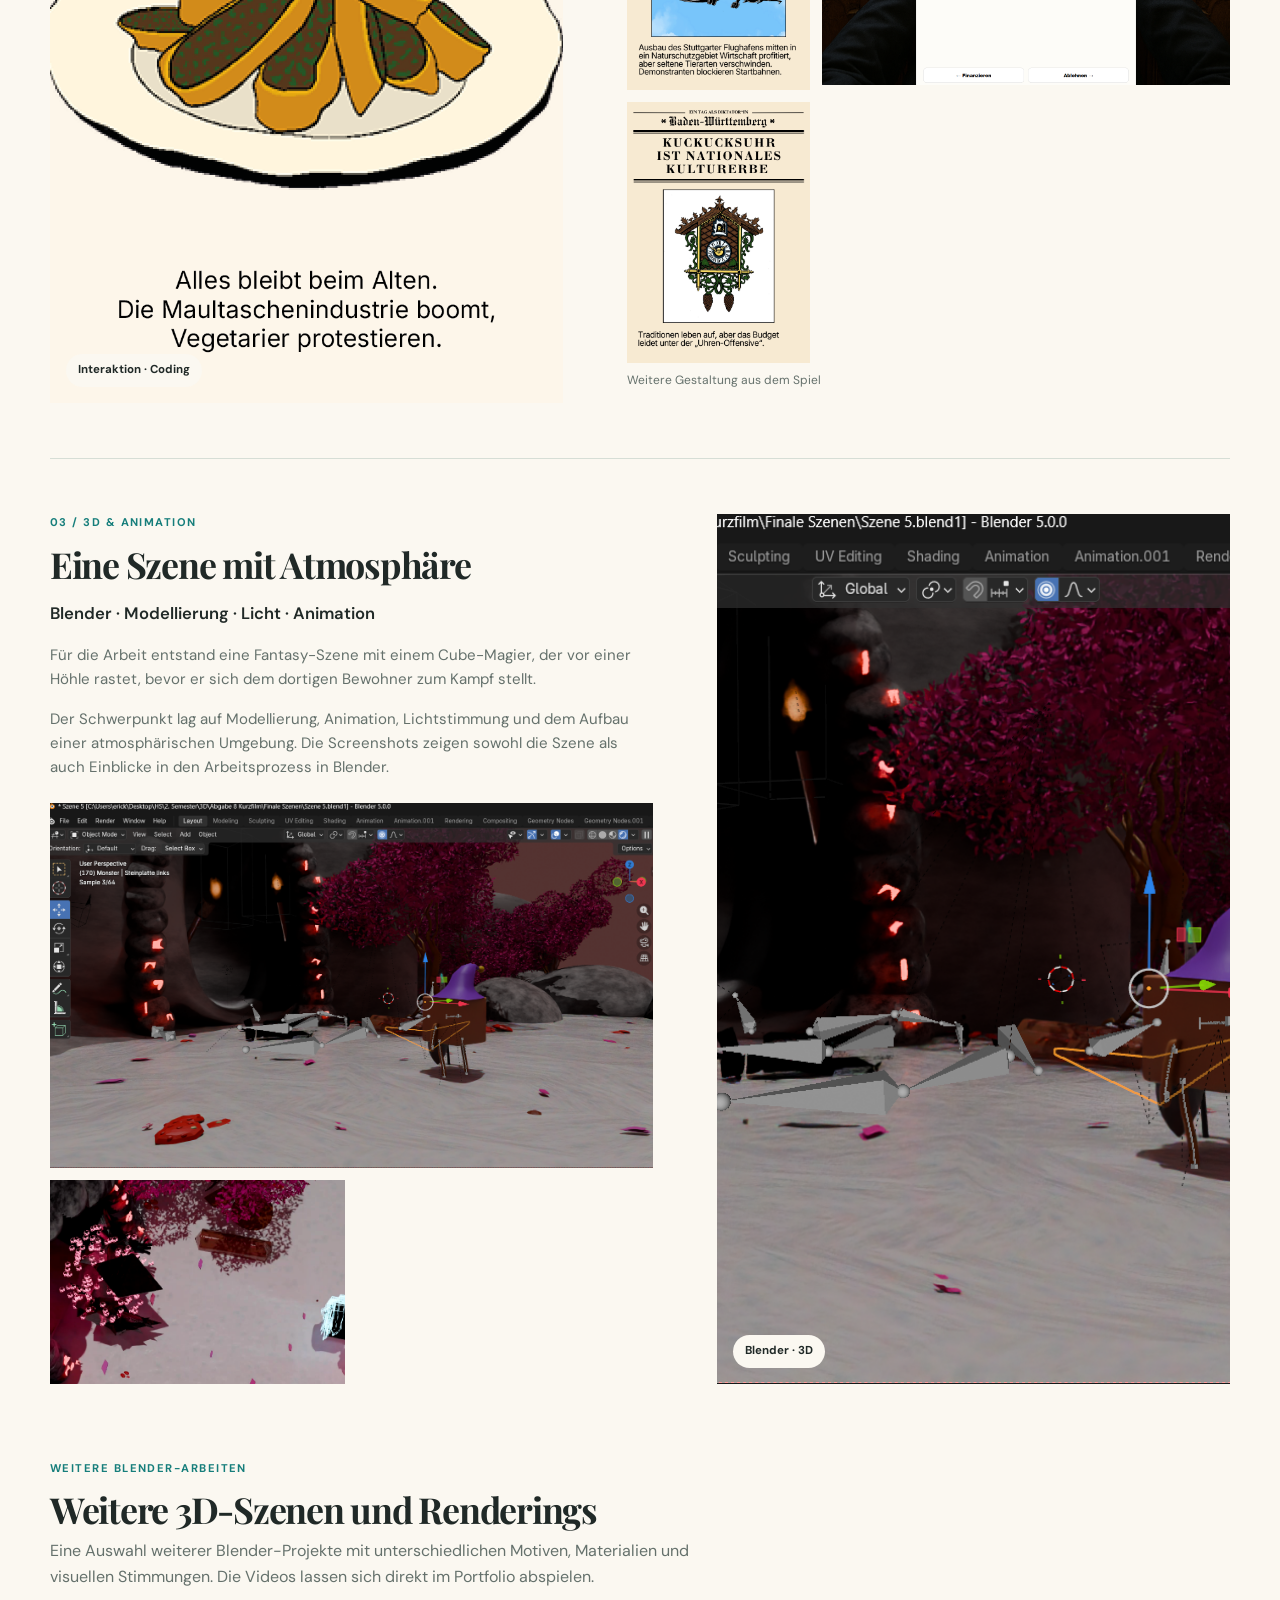
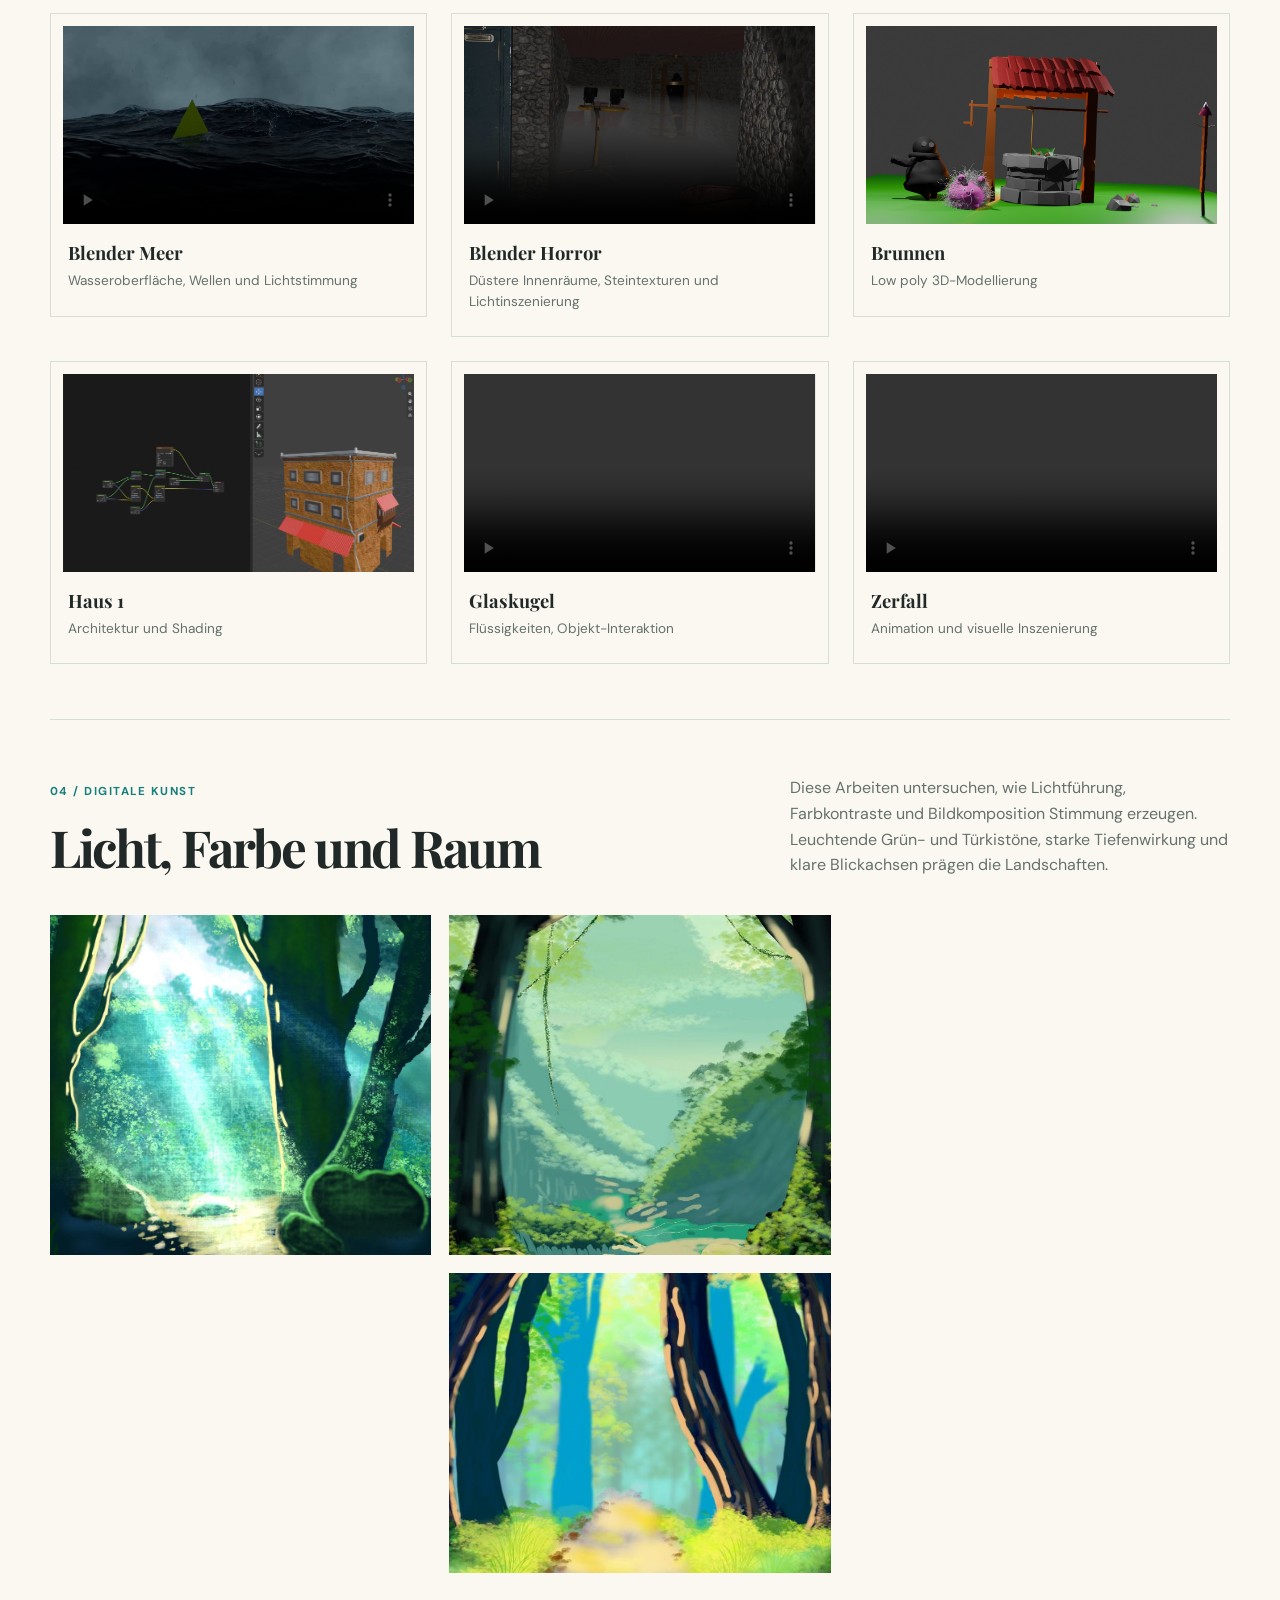
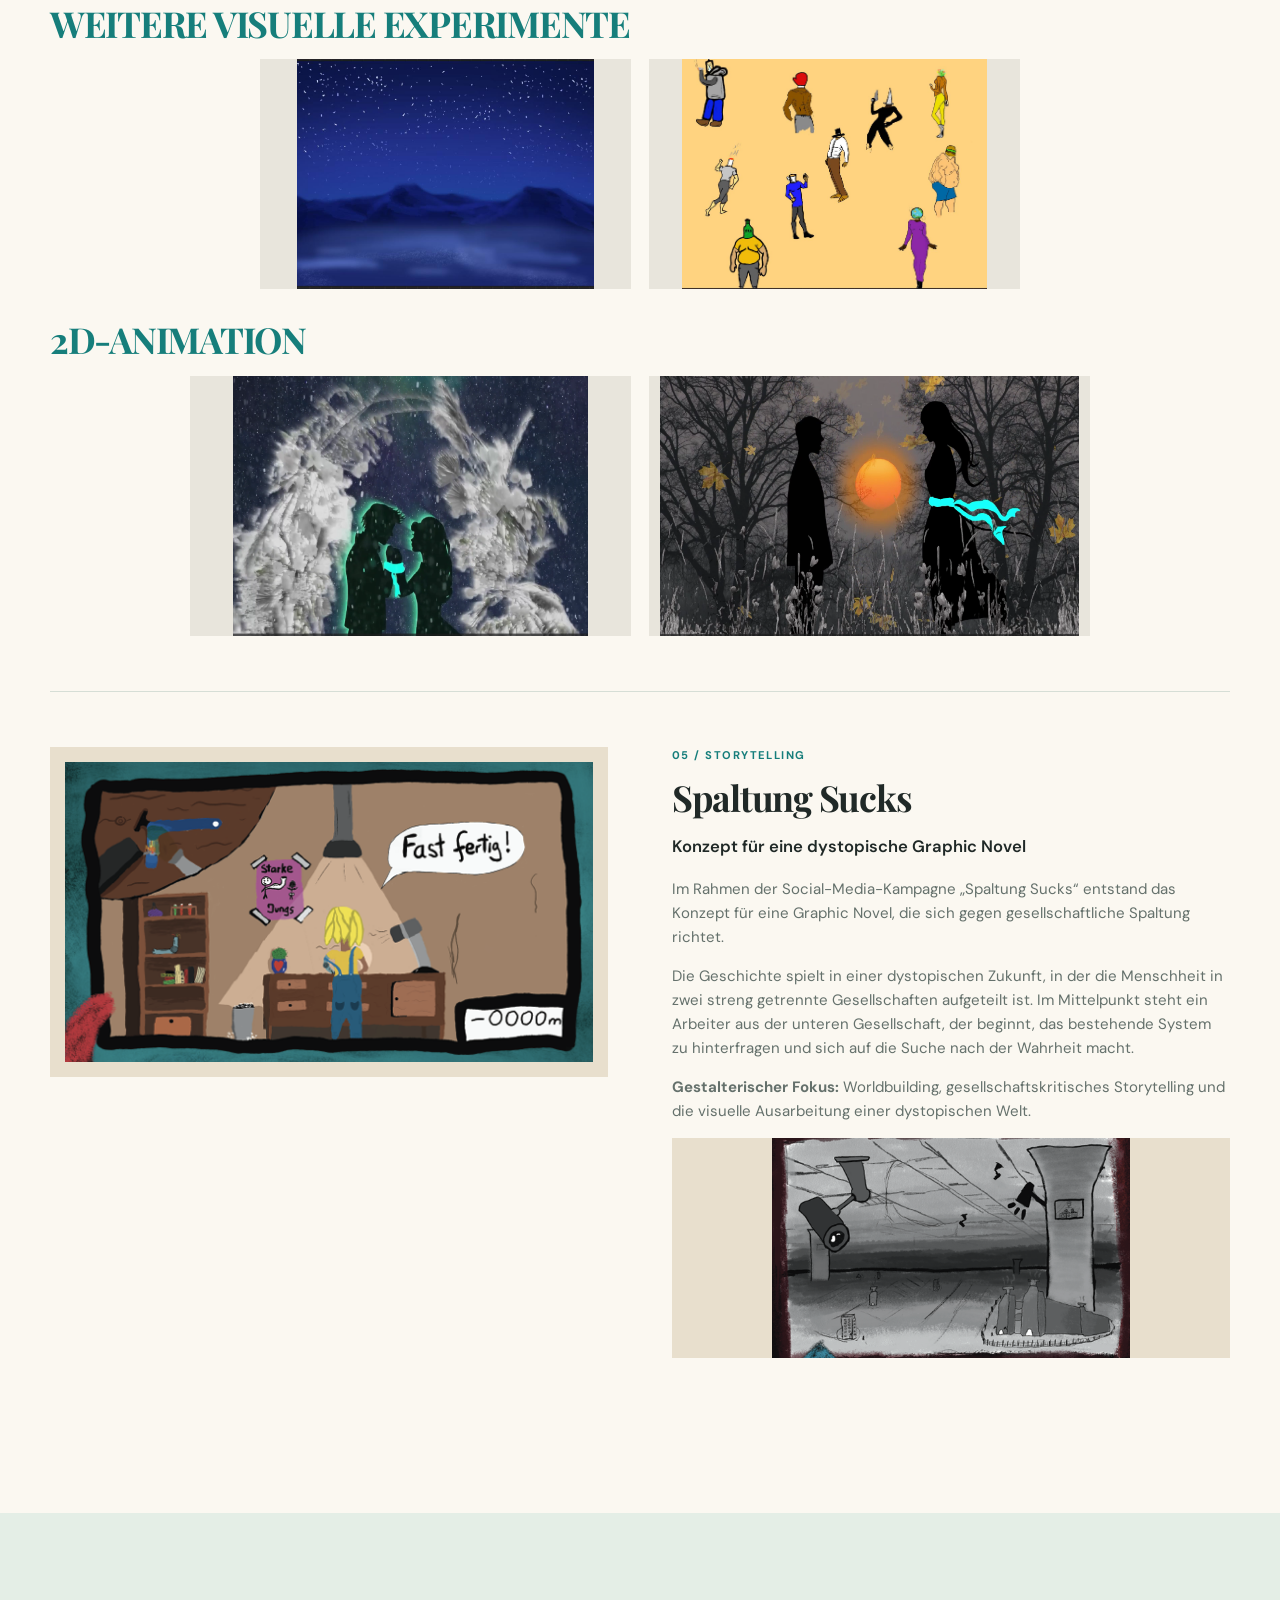
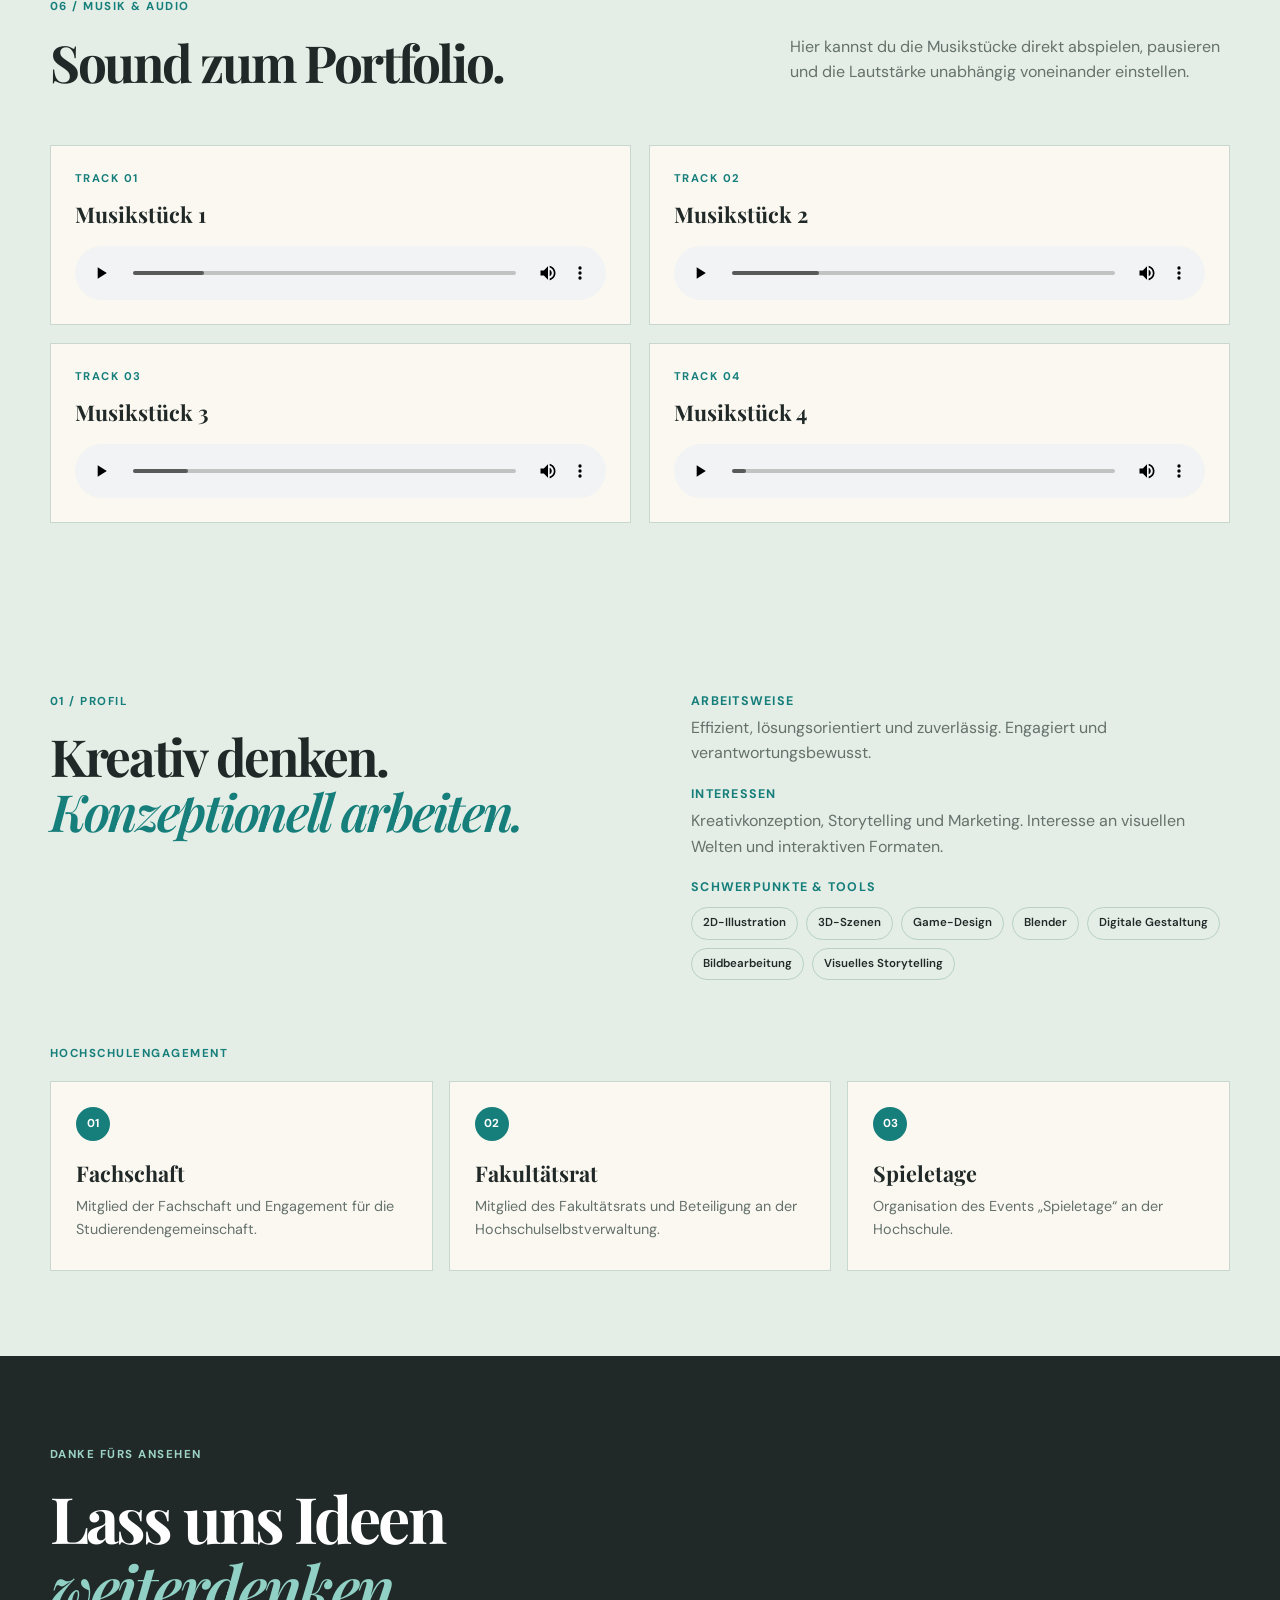
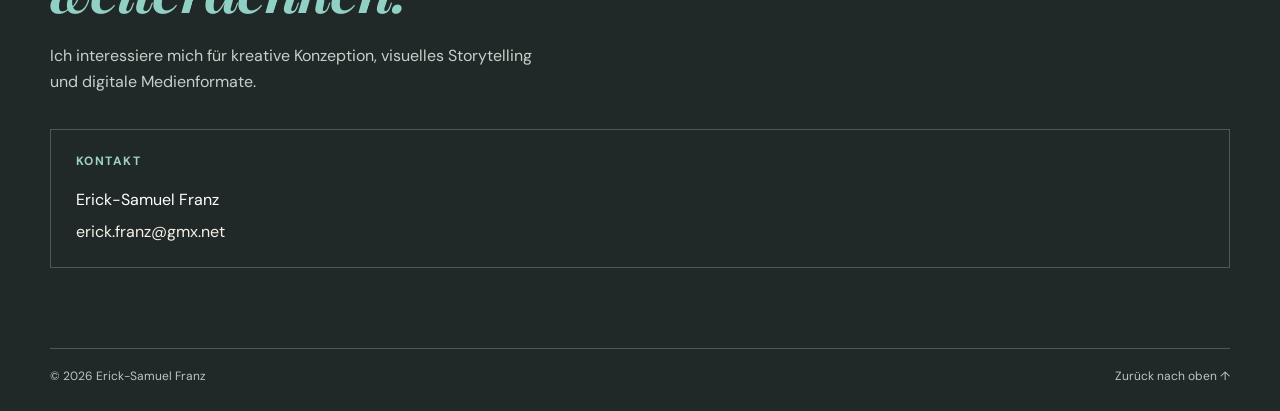
==== commit 432e77cc: "Remove redundant online contact links" ====
--- a/index.html
+++ b/index.html
@@ -570,8 +570,7 @@
 
         <div><h3>Kontakt</h3><p>Erick-Samuel Franz</p><a href="mailto:erick.franz@gmx.net">erick.franz@gmx.net</a></div>
 
-        <div><h3>Online</h3><a href="https://ezelo077.github.io/Portfolio/" target="_blank" rel="noopener noreferrer">Portfolio ↗</a><a href="https://www.instagram.com/kn.erick/" target="_blank" rel="noopener noreferrer">Instagram: @kn.erick ↗</a><a href="https://www.instagram.com/kn.erickpiano/" target="_blank" rel="noopener noreferrer">Instagram: @kn.erickpiano ↗</a></div>
-
+      
       </div>
 
       <div class="contact-footer"><span>© <span id="year"></span> Erick-Samuel Franz</span><a href="#start">Zurück nach oben ↑</a></div>
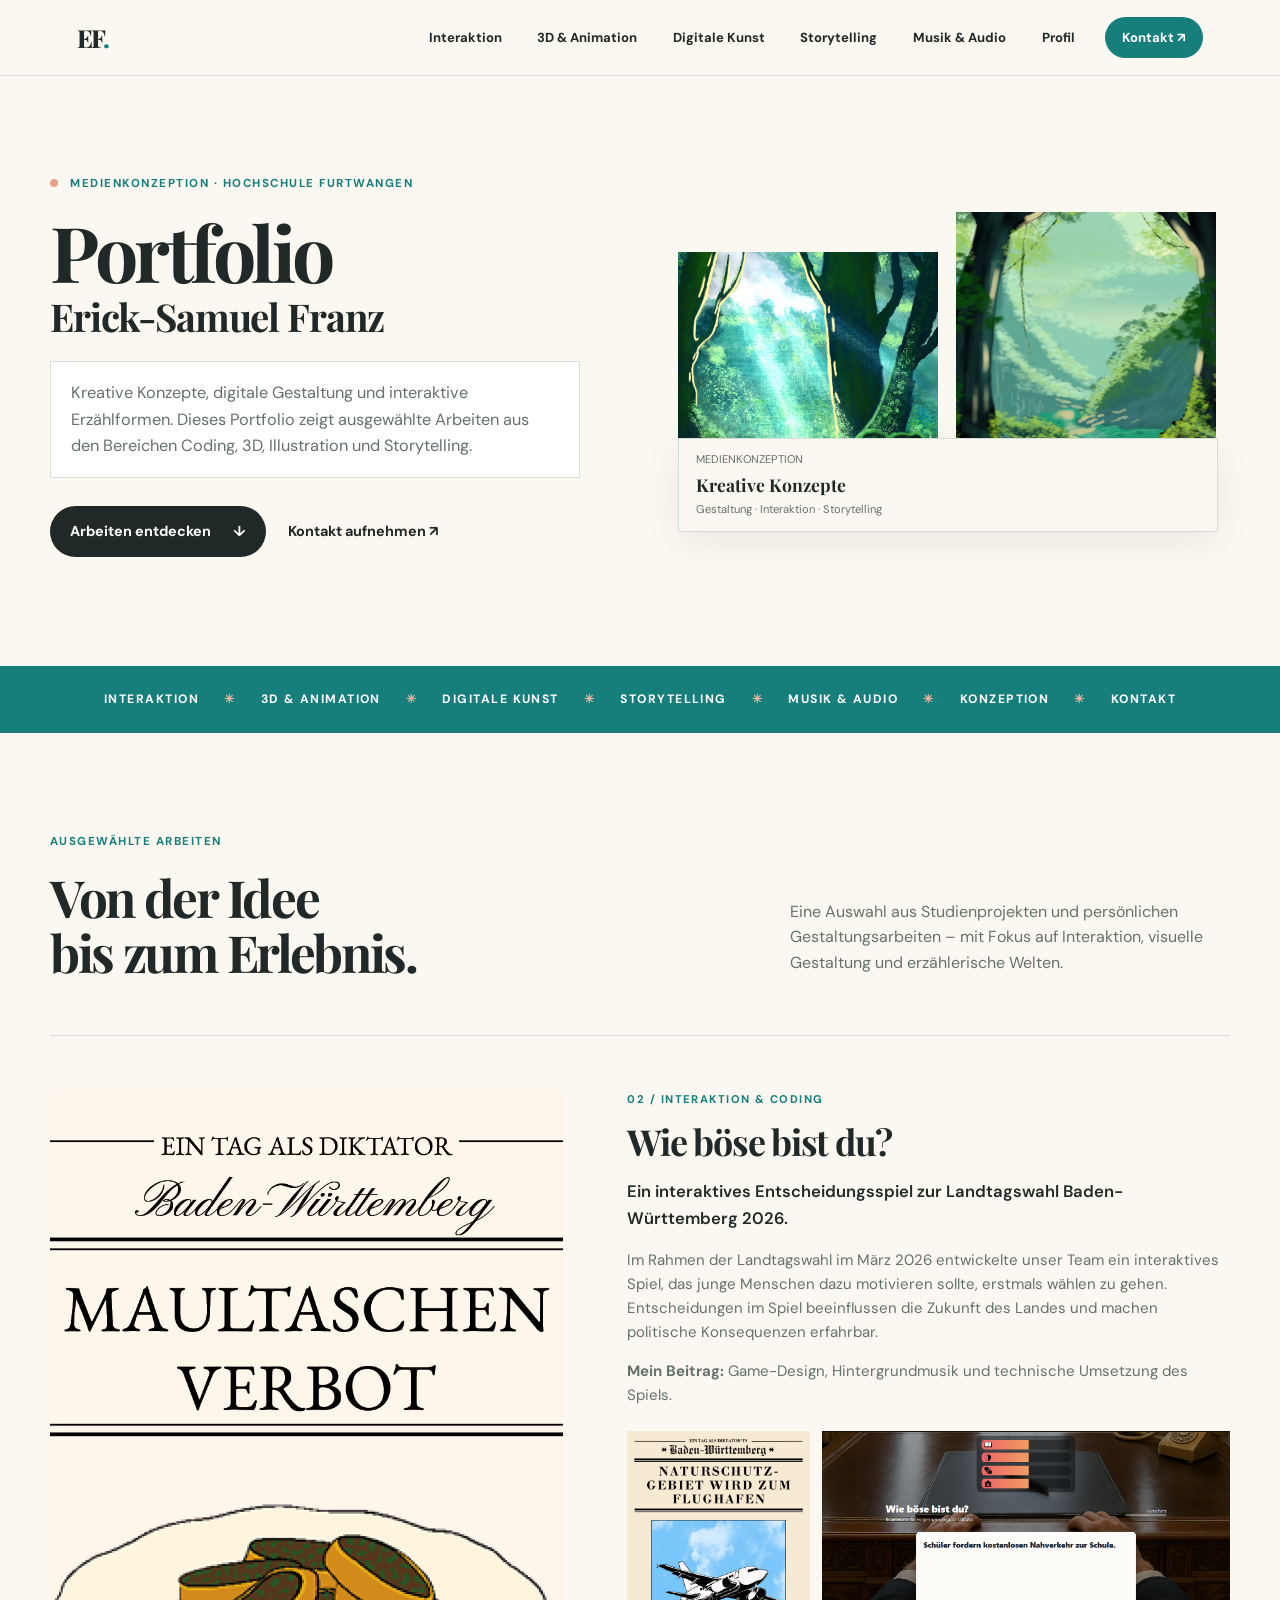
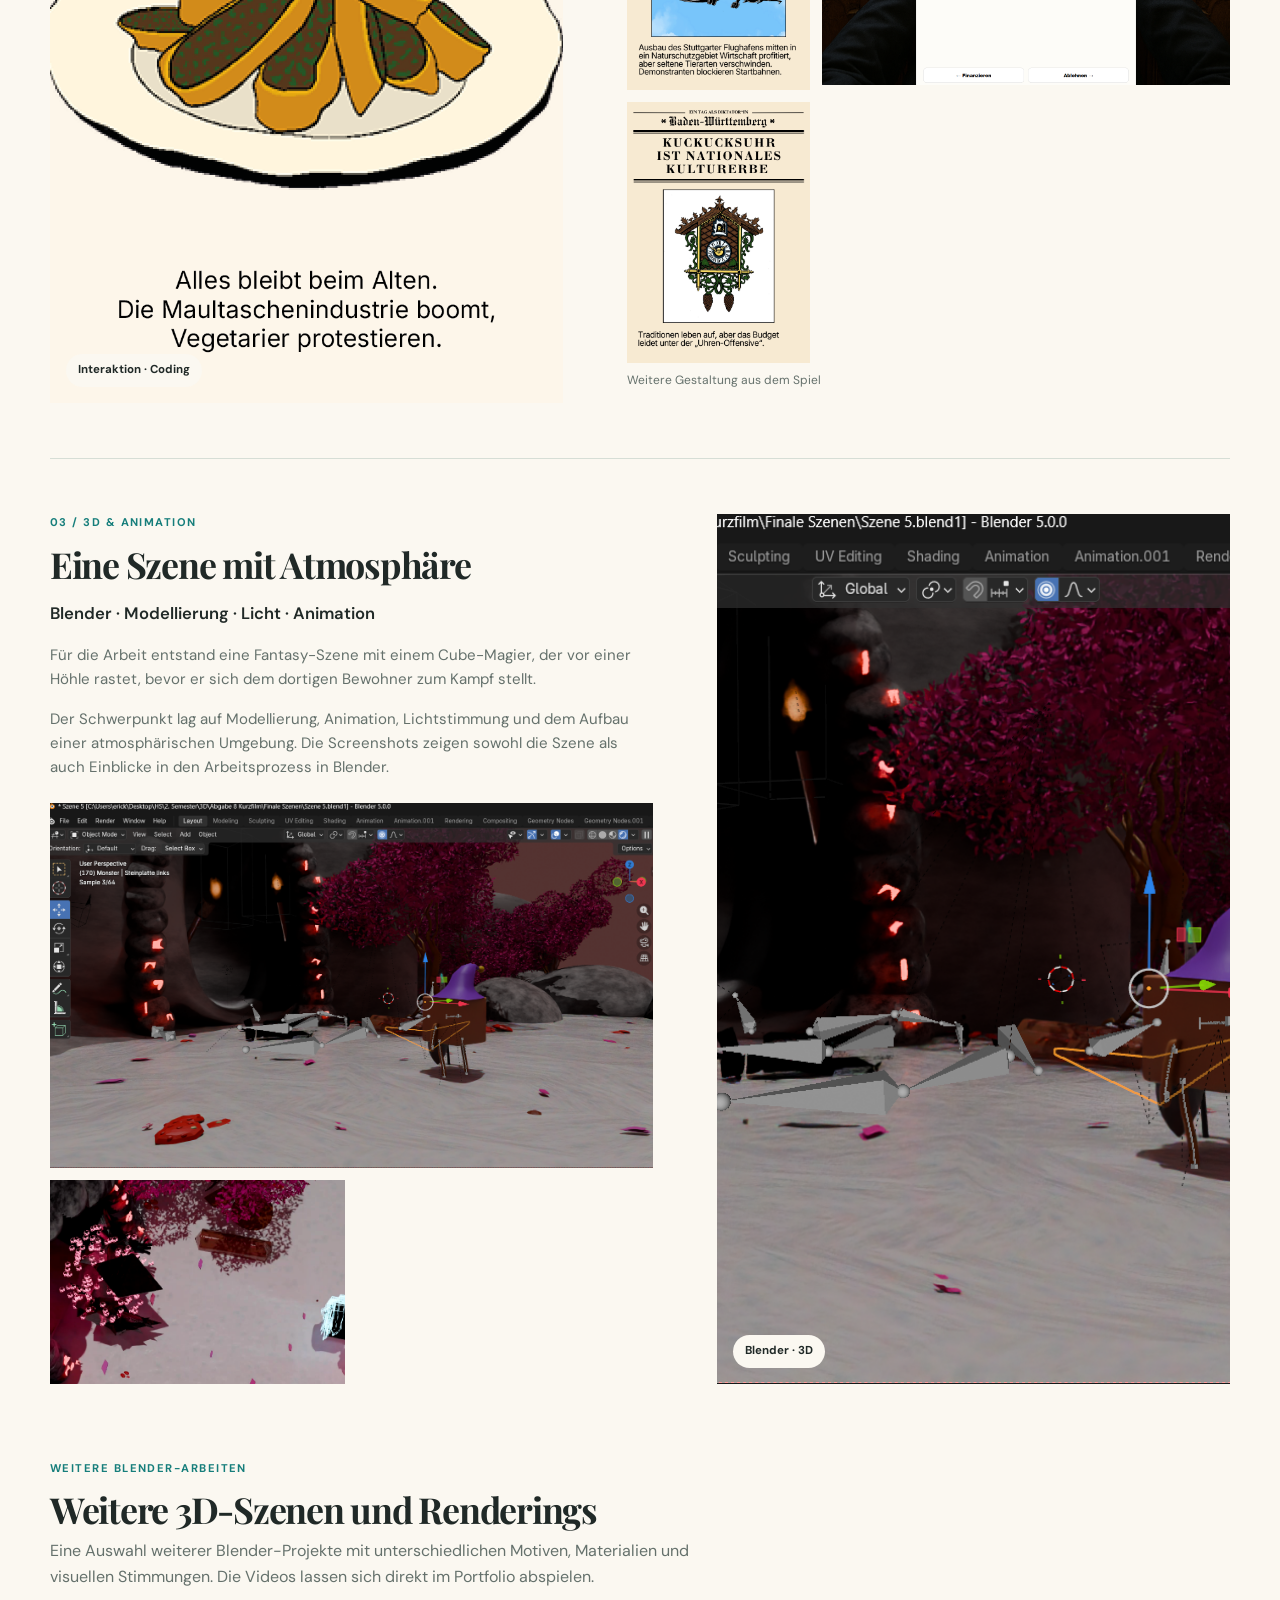
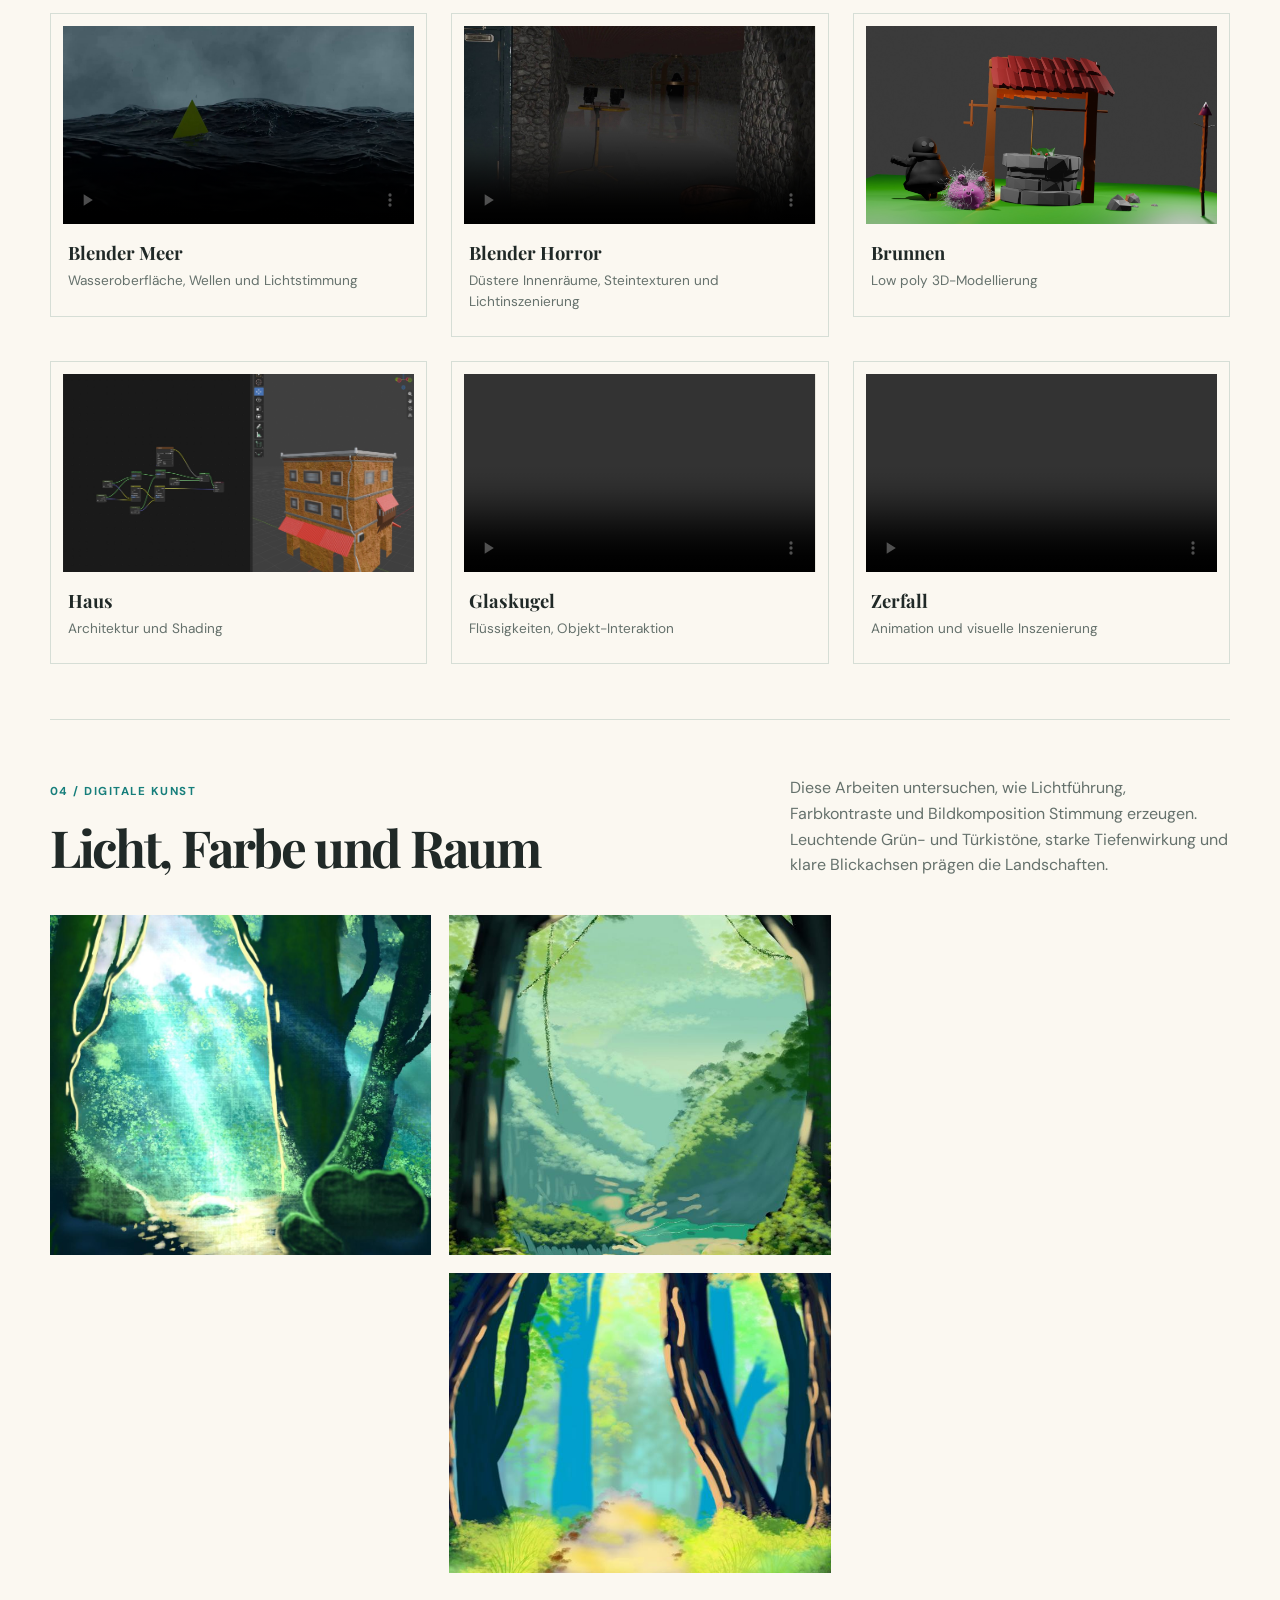
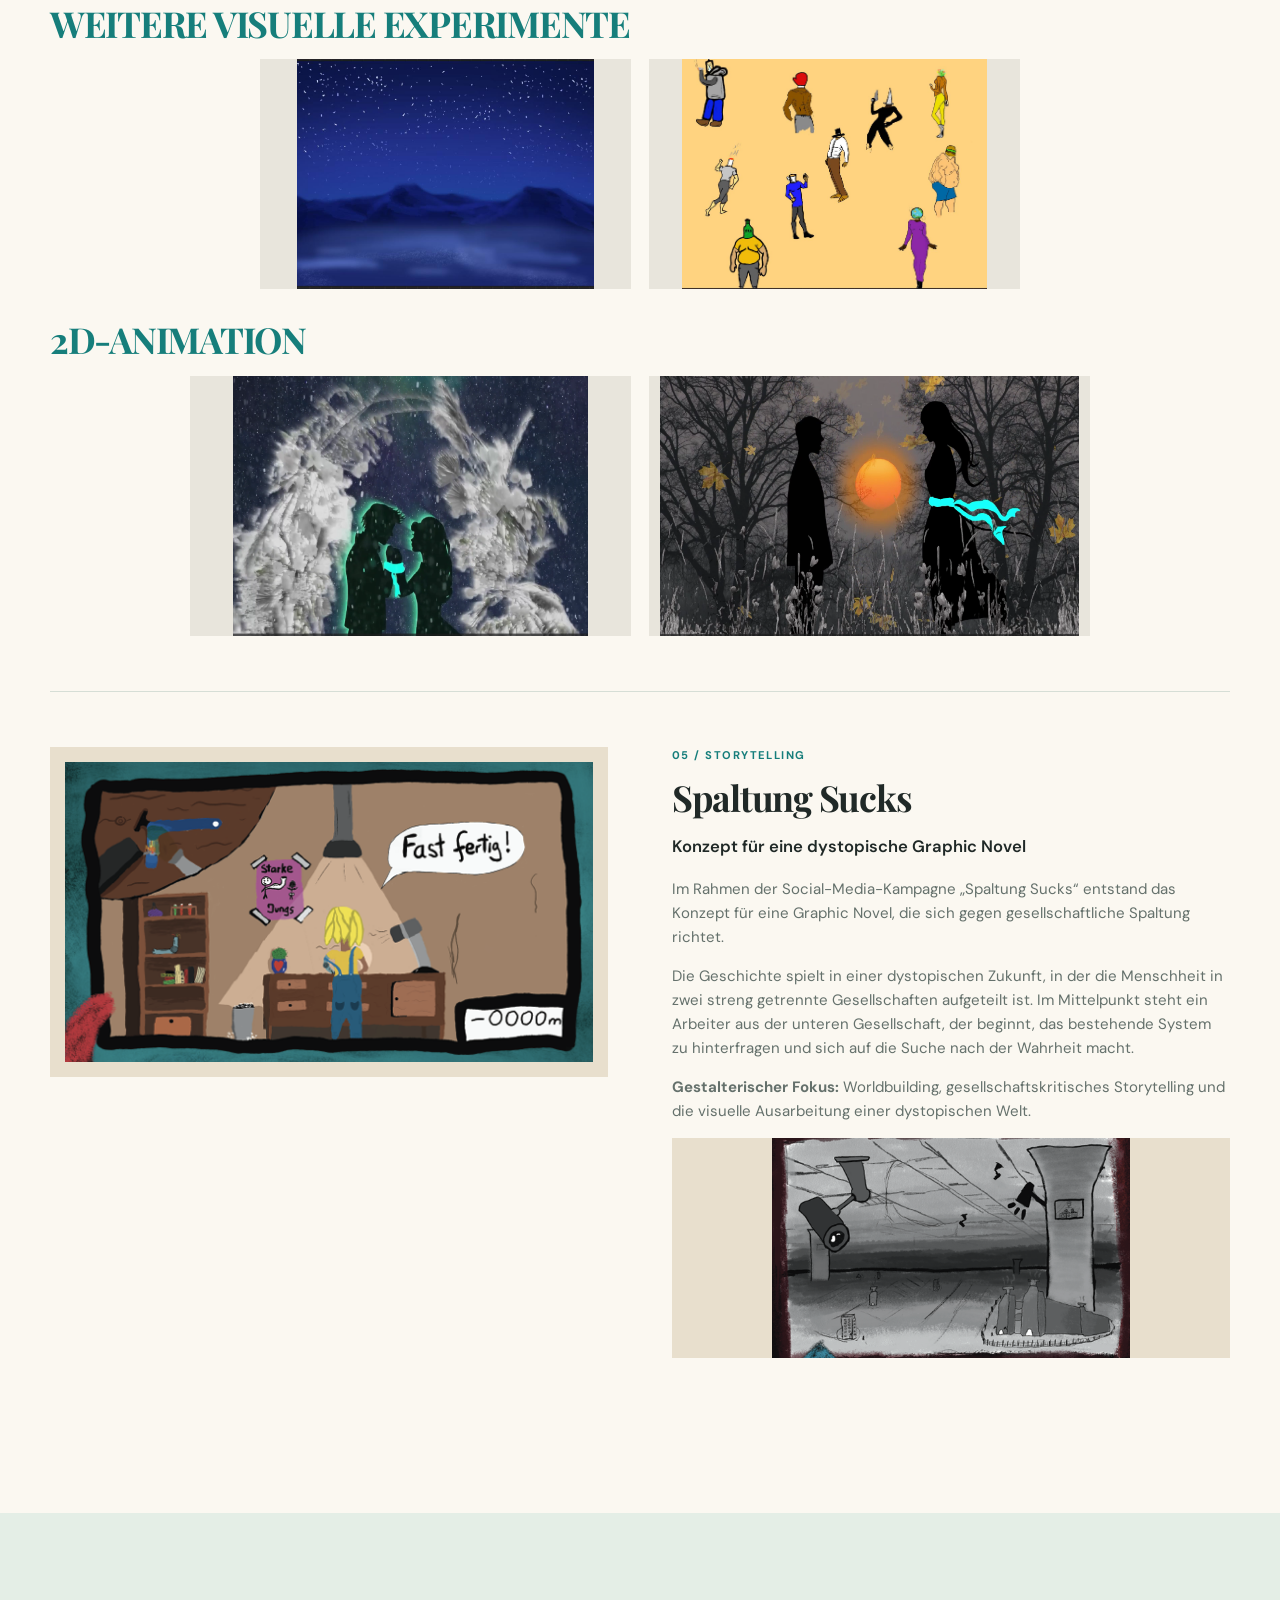
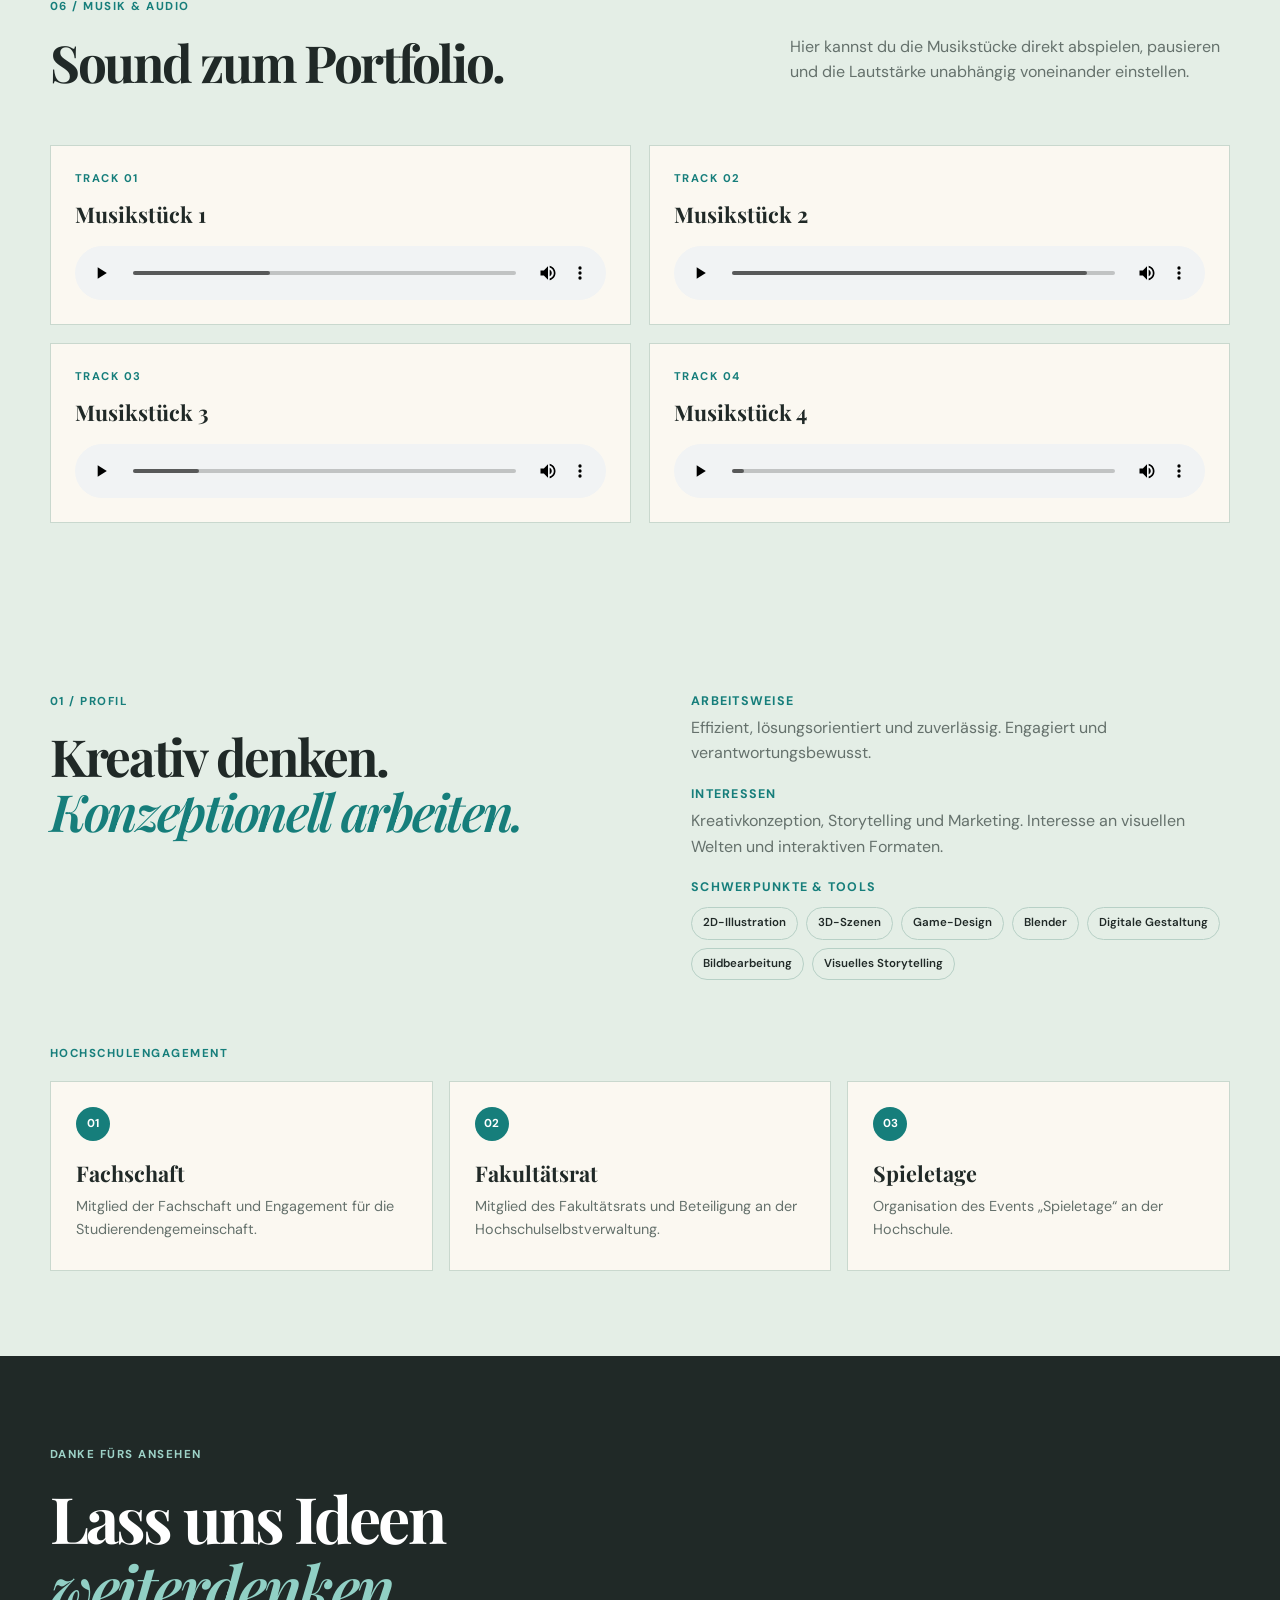
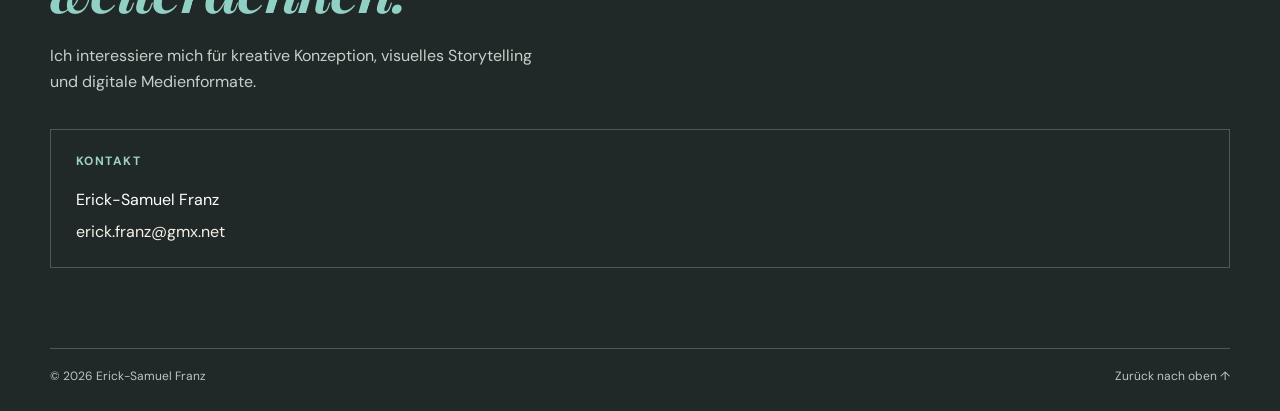
==== commit 7c757ed1: "Update bold text in figcaption for Haus" ====
--- a/index.html
+++ b/index.html
@@ -304,7 +304,7 @@
 
       <figcaption>
 
-        <b>Haus 1</b>
+        <b>Haus</b>
 
         <span>Architektur und Shading</span>
 
